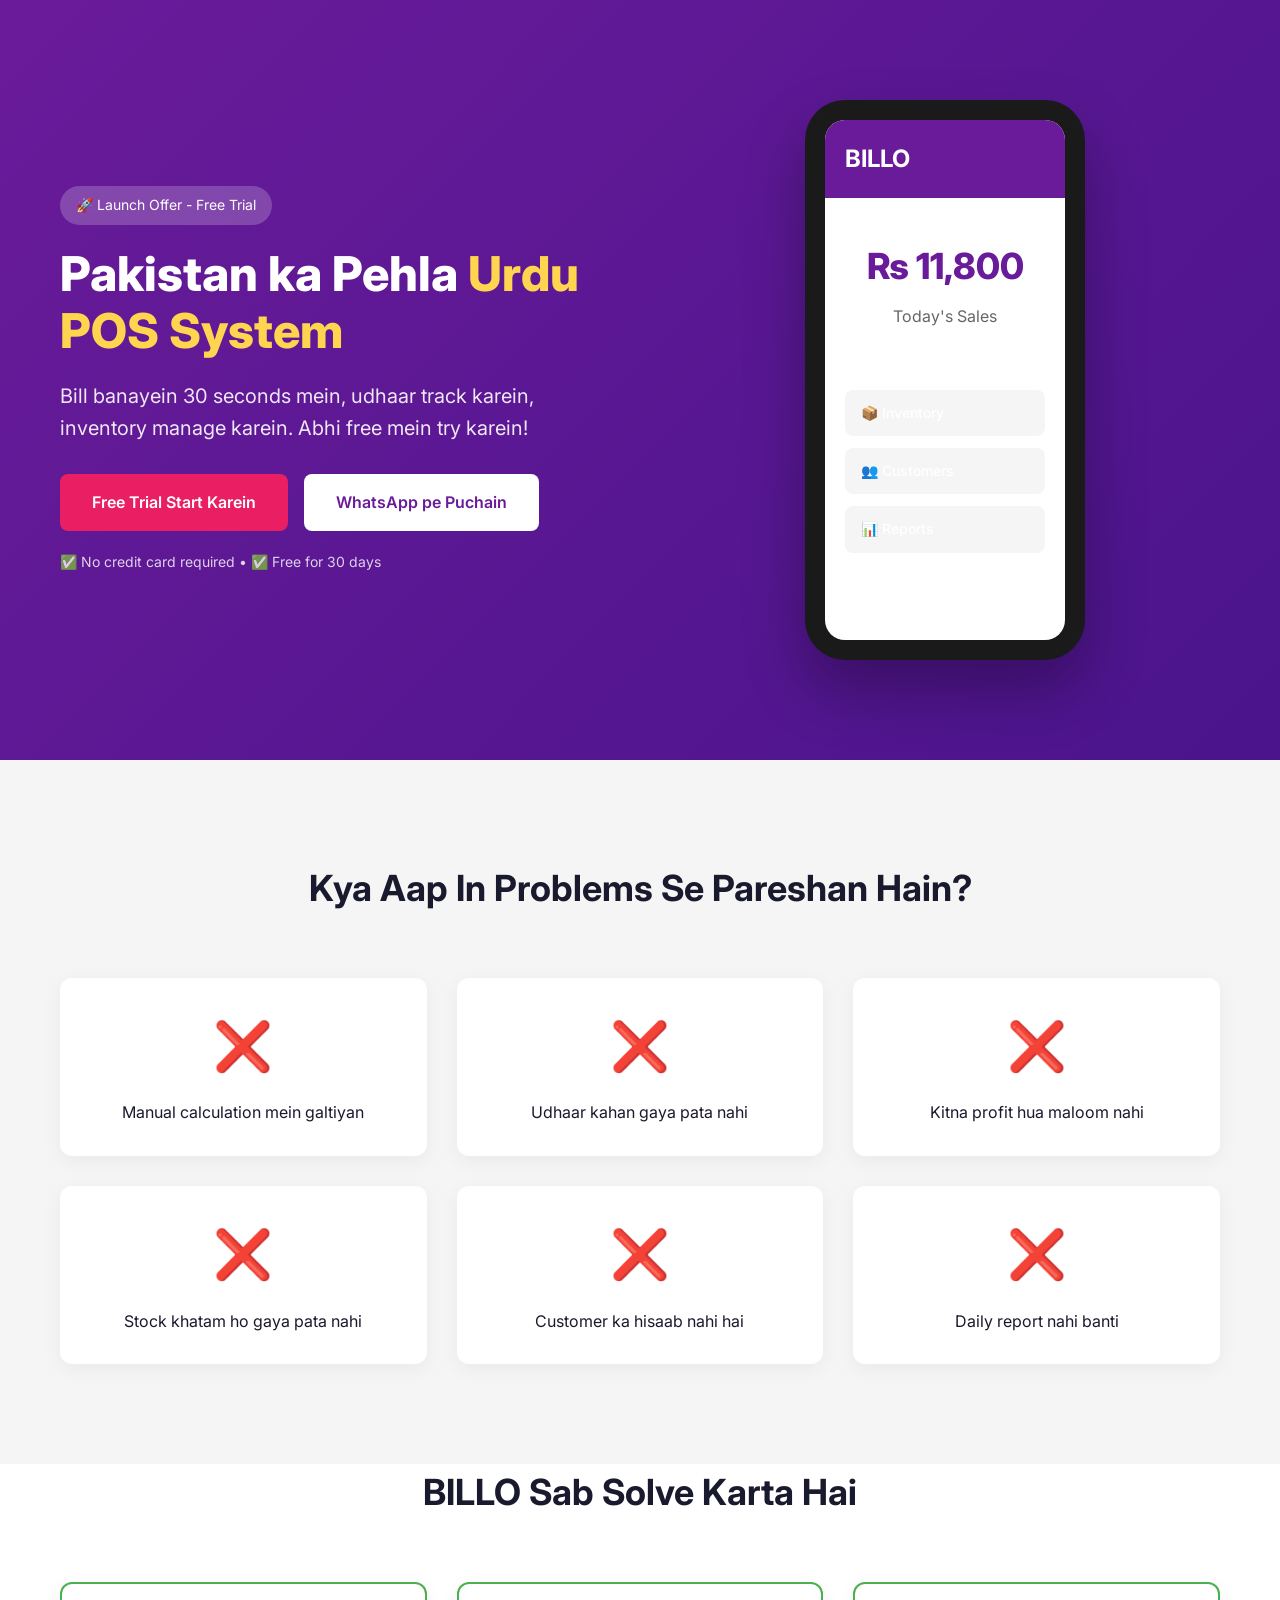
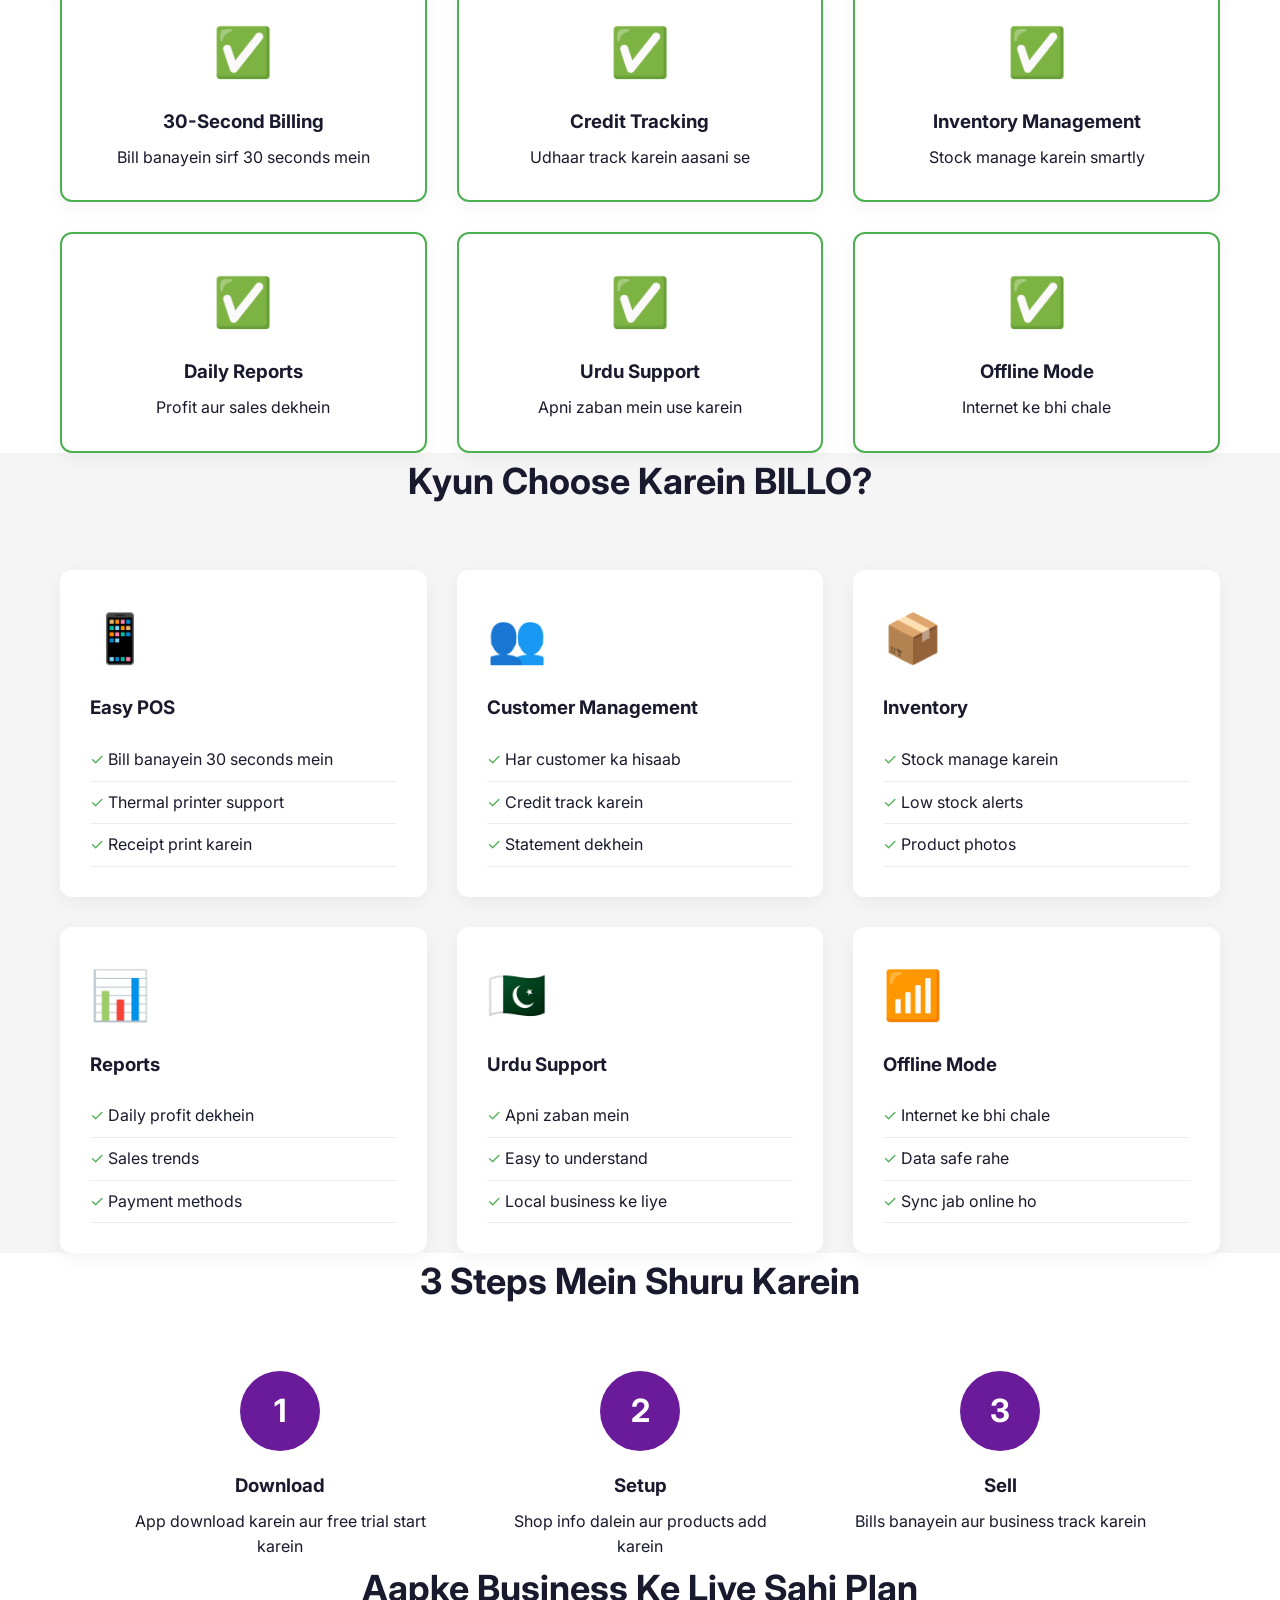
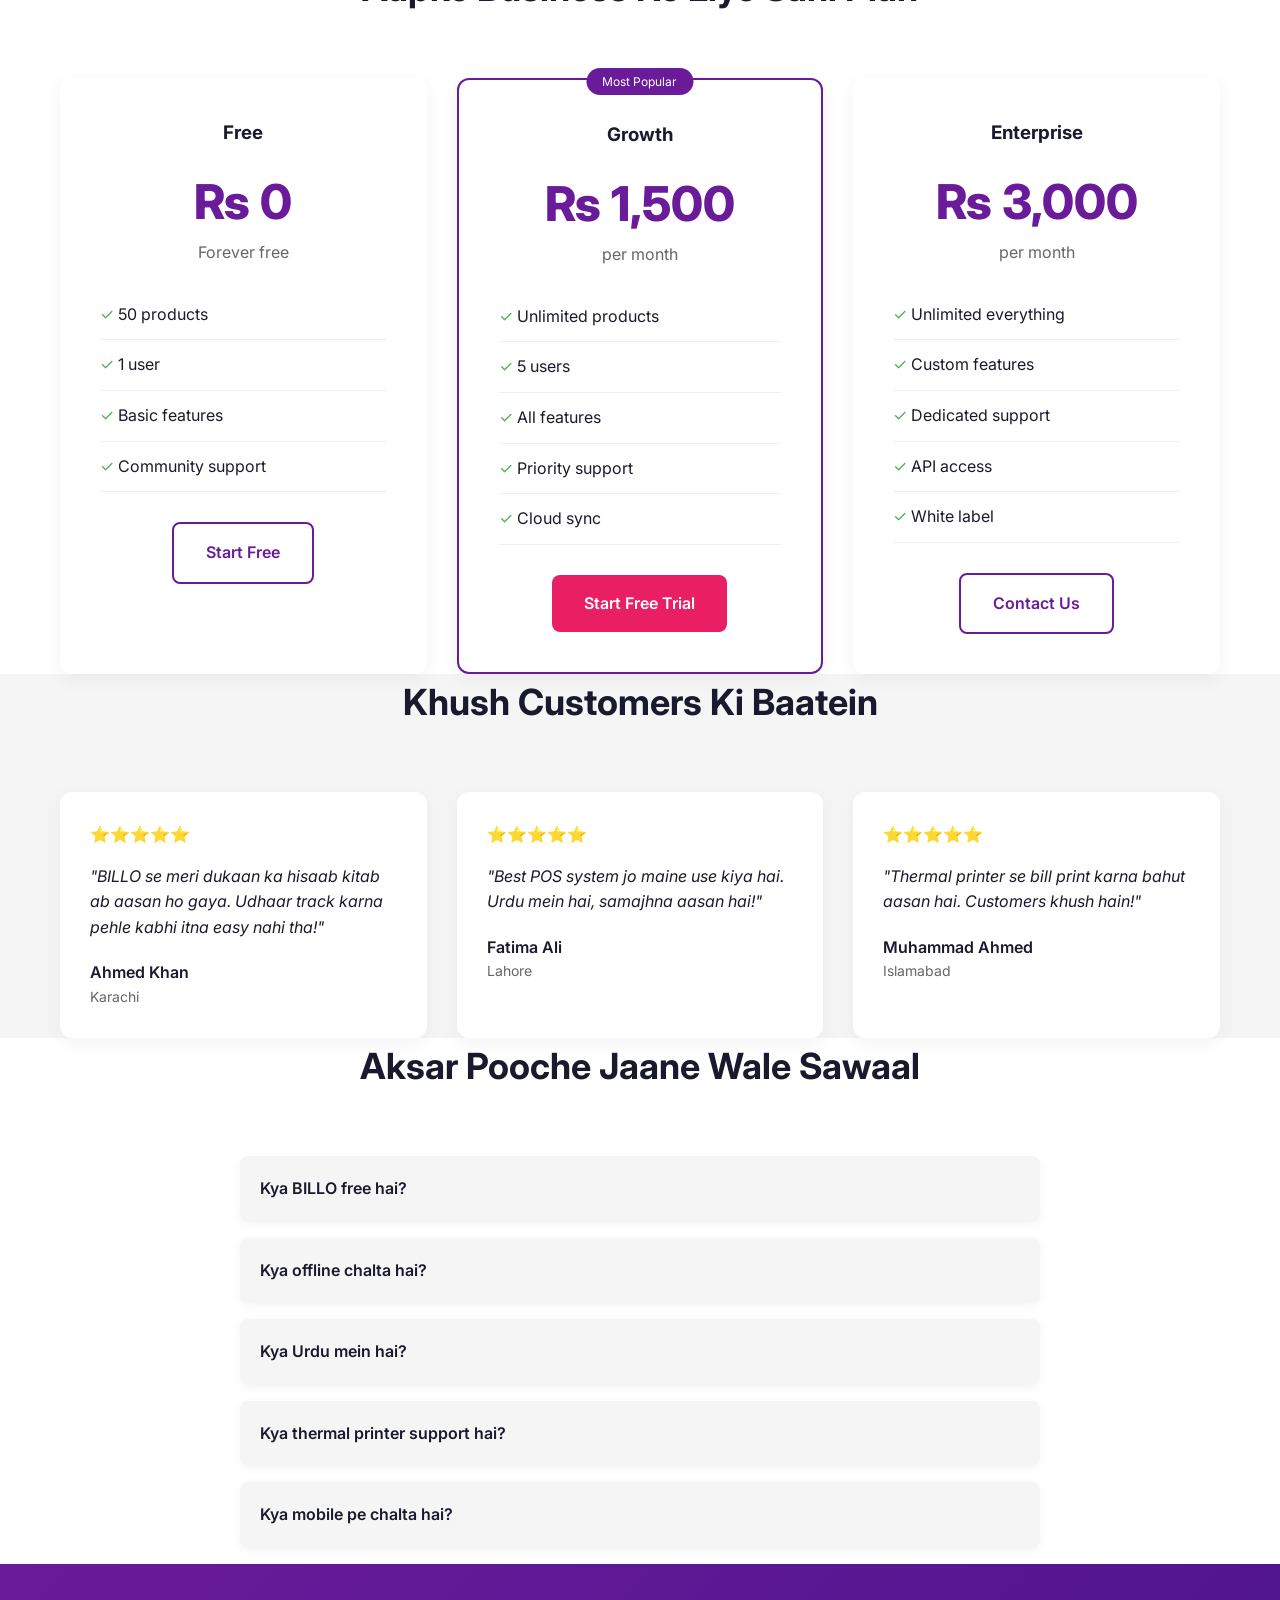
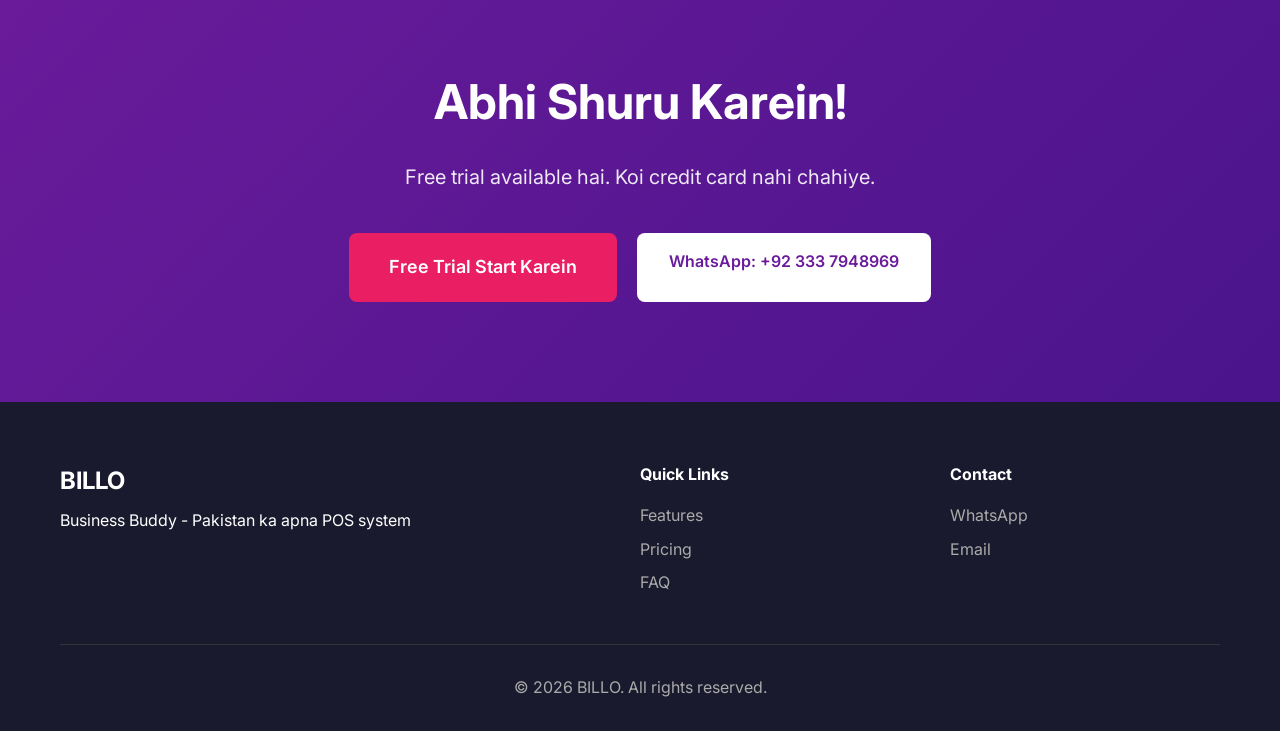
==== index.html @ 09c0edc4 "Initial BILLO website" ====
<!DOCTYPE html>
<html lang="ur" dir="ltr">
<head>
    <meta charset="UTF-8">
    <meta name="viewport" content="width=device-width, initial-scale=1.0">
    <title>BILLO - Business Buddy | Pakistan ka POS System</title>
    <meta name="description" content="Pakistan ka pehla Urdu POS system. Bill banayein 30 seconds mein, udhaar track karein, inventory manage karein.">
    <meta name="keywords" content="POS system Pakistan, Urdu POS, Billing software, Inventory management, Small business software">
    <meta property="og:title" content="BILLO - Business Buddy | Pakistan ka POS System">
    <meta property="og:description" content="Pakistan ka pehla Urdu POS system. Bill banayein 30 seconds mein, udhaar track karein, inventory manage karein.">
    <meta property="og:type" content="website">
    <link rel="stylesheet" href="style.css">
    <link href="https://fonts.googleapis.com/css2?family=Inter:wght@400;500;600;700;800&display=swap" rel="stylesheet">
</head>
<body>
    <!-- Hero Section -->
    <section class="hero">
        <div class="container">
            <div class="hero-content">
                <span class="badge">🚀 Launch Offer - Free Trial</span>
                <h1>Pakistan ka Pehla <span class="highlight">Urdu POS System</span></h1>
                <p class="subtitle">Bill banayein 30 seconds mein, udhaar track karein, inventory manage karein. Abhi free mein try karein!</p>
                <div class="cta-group">
                    <a href="#download" class="btn btn-primary">Free Trial Start Karein</a>
                    <a href="https://wa.me/923337948969?text=Software%20banwane%20ke%20liye%20rabta%20karen" class="btn btn-secondary">WhatsApp pe Puchain</a>
                </div>
                <p class="trust-text">✅ No credit card required • ✅ Free for 30 days</p>
            </div>
            <div class="hero-image">
                <div class="phone-mockup">
                    <div class="screen">
                        <div class="app-header">BILLO</div>
                        <div class="app-stats">
                            <div class="stat">₨ 12,500</div>
                            <div class="stat-label">Today's Sales</div>
                        </div>
                        <div class="app-features">
                            <div class="app-feature">📦 Inventory</div>
                            <div class="app-feature">👥 Customers</div>
                            <div class="app-feature">📊 Reports</div>
                        </div>
                    </div>
                </div>
            </div>
        </div>
    </section>

    <!-- Problem Section -->
    <section class="problem" id="problem">
        <div class="container">
            <h2>Kya Aap In Problems Se Pareshan Hain?</h2>
            <div class="problem-grid">
                <div class="problem-card">
                    <span class="problem-icon">❌</span>
                    <p>Manual calculation mein galtiyan</p>
                </div>
                <div class="problem-card">
                    <span class="problem-icon">❌</span>
                    <p>Udhaar kahan gaya pata nahi</p>
                </div>
                <div class="problem-card">
                    <span class="problem-icon">❌</span>
                    <p>Kitna profit hua maloom nahi</p>
                </div>
                <div class="problem-card">
                    <span class="problem-icon">❌</span>
                    <p>Stock khatam ho gaya pata nahi</p>
                </div>
                <div class="problem-card">
                    <span class="problem-icon">❌</span>
                    <p>Customer ka hisaab nahi hai</p>
                </div>
                <div class="problem-card">
                    <span class="problem-icon">❌</span>
                    <p>Daily report nahi banti</p>
                </div>
            </div>
        </div>
    </section>

    <!-- Solution Section -->
    <section class="solution" id="solution">
        <div class="container">
            <h2>BILLO Sab Solve Karta Hai</h2>
            <div class="solution-grid">
                <div class="solution-card">
                    <span class="solution-icon">✅</span>
                    <h3>30-Second Billing</h3>
                    <p>Bill banayein sirf 30 seconds mein</p>
                </div>
                <div class="solution-card">
                    <span class="solution-icon">✅</span>
                    <h3>Credit Tracking</h3>
                    <p>Udhaar track karein aasani se</p>
                </div>
                <div class="solution-card">
                    <span class="solution-icon">✅</span>
                    <h3>Inventory Management</h3>
                    <p>Stock manage karein smartly</p>
                </div>
                <div class="solution-card">
                    <span class="solution-icon">✅</span>
                    <h3>Daily Reports</h3>
                    <p>Profit aur sales dekhein</p>
                </div>
                <div class="solution-card">
                    <span class="solution-icon">✅</span>
                    <h3>Urdu Support</h3>
                    <p>Apni zaban mein use karein</p>
                </div>
                <div class="solution-card">
                    <span class="solution-icon">✅</span>
                    <h3>Offline Mode</h3>
                    <p>Internet ke bhi chale</p>
                </div>
            </div>
        </div>
    </section>

    <!-- Features Section -->
    <section class="features" id="features">
        <div class="container">
            <h2>Kyun Choose Karein BILLO?</h2>
            <div class="features-grid">
                <div class="feature-card">
                    <div class="feature-icon">📱</div>
                    <h3>Easy POS</h3>
                    <ul>
                        <li>Bill banayein 30 seconds mein</li>
                        <li>Thermal printer support</li>
                        <li>Receipt print karein</li>
                    </ul>
                </div>
                <div class="feature-card">
                    <div class="feature-icon">👥</div>
                    <h3>Customer Management</h3>
                    <ul>
                        <li>Har customer ka hisaab</li>
                        <li>Credit track karein</li>
                        <li>Statement dekhein</li>
                    </ul>
                </div>
                <div class="feature-card">
                    <div class="feature-icon">📦</div>
                    <h3>Inventory</h3>
                    <ul>
                        <li>Stock manage karein</li>
                        <li>Low stock alerts</li>
                        <li>Product photos</li>
                    </ul>
                </div>
                <div class="feature-card">
                    <div class="feature-icon">📊</div>
                    <h3>Reports</h3>
                    <ul>
                        <li>Daily profit dekhein</li>
                        <li>Sales trends</li>
                        <li>Payment methods</li>
                    </ul>
                </div>
                <div class="feature-card">
                    <div class="feature-icon">🇵🇰</div>
                    <h3>Urdu Support</h3>
                    <ul>
                        <li>Apni zaban mein</li>
                        <li>Easy to understand</li>
                        <li>Local business ke liye</li>
                    </ul>
                </div>
                <div class="feature-card">
                    <div class="feature-icon">📶</div>
                    <h3>Offline Mode</h3>
                    <ul>
                        <li>Internet ke bhi chale</li>
                        <li>Data safe rahe</li>
                        <li>Sync jab online ho</li>
                    </ul>
                </div>
            </div>
        </div>
    </section>

    <!-- How It Works -->
    <section class="how-it-works" id="how-it-works">
        <div class="container">
            <h2>3 Steps Mein Shuru Karein</h2>
            <div class="steps">
                <div class="step">
                    <div class="step-number">1</div>
                    <h3>Download</h3>
                    <p>App download karein aur free trial start karein</p>
                </div>
                <div class="step">
                    <div class="step-number">2</div>
                    <h3>Setup</h3>
                    <p>Shop info dalein aur products add karein</p>
                </div>
                <div class="step">
                    <div class="step-number">3</div>
                    <h3>Sell</h3>
                    <p>Bills banayein aur business track karein</p>
                </div>
            </div>
        </div>
    </section>

    <!-- Pricing Section -->
    <section class="pricing" id="pricing">
        <div class="container">
            <h2>Aapke Business Ke Liye Sahi Plan</h2>
            <div class="pricing-grid">
                <div class="pricing-card">
                    <h3>Free</h3>
                    <div class="price">₨ 0</div>
                    <p class="period">Forever free</p>
                    <ul>
                        <li>50 products</li>
                        <li>1 user</li>
                        <li>Basic features</li>
                        <li>Community support</li>
                    </ul>
                    <a href="#download" class="btn btn-outline">Start Free</a>
                </div>
                <div class="pricing-card popular">
                    <span class="popular-badge">Most Popular</span>
                    <h3>Growth</h3>
                    <div class="price">₨ 1,500</div>
                    <p class="period">per month</p>
                    <ul>
                        <li>Unlimited products</li>
                        <li>5 users</li>
                        <li>All features</li>
                        <li>Priority support</li>
                        <li>Cloud sync</li>
                    </ul>
                    <a href="#download" class="btn btn-primary">Start Free Trial</a>
                </div>
                <div class="pricing-card">
                    <h3>Enterprise</h3>
                    <div class="price">₨ 3,000</div>
                    <p class="period">per month</p>
                    <ul>
                        <li>Unlimited everything</li>
                        <li>Custom features</li>
                        <li>Dedicated support</li>
                        <li>API access</li>
                        <li>White label</li>
                    </ul>
                    <a href="https://wa.me/923337948969" class="btn btn-outline">Contact Us</a>
                </div>
            </div>
        </div>
    </section>

    <!-- Testimonials -->
    <section class="testimonials" id="testimonials">
        <div class="container">
            <h2>Khush Customers Ki Baatein</h2>
            <div class="testimonials-grid">
                <div class="testimonial-card">
                    <div class="stars">⭐⭐⭐⭐⭐</div>
                    <p>"BILLO se meri dukaan ka hisaab kitab ab aasan ho gaya. Udhaar track karna pehle kabhi itna easy nahi tha!"</p>
                    <div class="author">
                        <div class="author-name">Ahmed Khan</div>
                        <div class="author-location">Karachi</div>
                    </div>
                </div>
                <div class="testimonial-card">
                    <div class="stars">⭐⭐⭐⭐⭐</div>
                    <p>"Best POS system jo maine use kiya hai. Urdu mein hai, samajhna aasan hai!"</p>
                    <div class="author">
                        <div class="author-name">Fatima Ali</div>
                        <div class="author-location">Lahore</div>
                    </div>
                </div>
                <div class="testimonial-card">
                    <div class="stars">⭐⭐⭐⭐⭐</div>
                    <p>"Thermal printer se bill print karna bahut aasan hai. Customers khush hain!"</p>
                    <div class="author">
                        <div class="author-name">Muhammad Ahmed</div>
                        <div class="author-location">Islamabad</div>
                    </div>
                </div>
            </div>
        </div>
    </section>

    <!-- FAQ Section -->
    <section class="faq" id="faq">
        <div class="container">
            <h2>Aksar Pooche Jaane Wale Sawaal</h2>
            <div class="faq-list">
                <div class="faq-item">
                    <div class="faq-question">Kya BILLO free hai?</div>
                    <div class="faq-answer">Haan, free trial available hai! 30 days ke liye free mein use kar sakte hain.</div>
                </div>
                <div class="faq-item">
                    <div class="faq-question">Kya offline chalta hai?</div>
                    <div class="faq-answer">Haan, internet ke bhi chalta hai. Jab online ho jaye to data sync ho jata hai.</div>
                </div>
                <div class="faq-item">
                    <div class="faq-question">Kya Urdu mein hai?</div>
                    <div class="faq-answer">Haan, poori tarah Urdu mein hai. Pakistani businesses ke liye banaya gaya hai.</div>
                </div>
                <div class="faq-item">
                    <div class="faq-question">Kya thermal printer support hai?</div>
                    <div class="faq-answer">Haan, thermal printer se bill print kar sakte hain.</div>
                </div>
                <div class="faq-item">
                    <div class="faq-question">Kya mobile pe chalta hai?</div>
                    <div class="faq-answer">Haan, Android aur iOS dono pe chalta hai.</div>
                </div>
            </div>
        </div>
    </section>

    <!-- CTA Section -->
    <section class="cta" id="download">
        <div class="container">
            <h2>Abhi Shuru Karein!</h2>
            <p>Free trial available hai. Koi credit card nahi chahiye.</p>
            <div class="cta-buttons">
                <a href="https://wa.me/923337948969?text=Software%20banwane%20ke%20liye%20rabta%20karen" class="btn btn-primary btn-large">Free Trial Start Karein</a>
                <a href="https://wa.me/923337948969" class="btn btn-secondary">WhatsApp: +92 333 7948969</a>
            </div>
        </div>
    </section>

    <!-- Footer -->
    <footer>
        <div class="container">
            <div class="footer-content">
                <div class="footer-brand">
                    <h3>BILLO</h3>
                    <p>Business Buddy - Pakistan ka apna POS system</p>
                </div>
                <div class="footer-links">
                    <h4>Quick Links</h4>
                    <a href="#features">Features</a>
                    <a href="#pricing">Pricing</a>
                    <a href="#faq">FAQ</a>
                </div>
                <div class="footer-contact">
                    <h4>Contact</h4>
                    <a href="https://wa.me/923337948969">WhatsApp</a>
                    <a href="mailto:contact@billo.app">Email</a>
                </div>
            </div>
            <div class="footer-bottom">
                <p>&copy; 2026 BILLO. All rights reserved.</p>
            </div>
        </div>
    </footer>

    <script src="script.js"></script>
</body>
</html>
---- style.css ----
* {
    margin: 0;
    padding: 0;
    box-sizing: border-box;
}

:root {
    --primary: #6A1B9A;
    --primary-dark: #4A148C;
    --secondary: #E91E63;
    --dark: #1A1A2E;
    --light: #F5F5F5;
    --success: #4CAF50;
    --gray: #666;
}

body {
    font-family: 'Inter', sans-serif;
    color: var(--dark);
    line-height: 1.6;
}

.container {
    max-width: 1200px;
    margin: 0 auto;
    padding: 0 20px;
}

/* Hero Section */
.hero {
    background: linear-gradient(135deg, var(--primary) 0%, var(--primary-dark) 100%);
    color: white;
    padding: 100px 0;
}

.hero .container {
    display: flex;
    align-items: center;
    gap: 60px;
}

.hero-content {
    flex: 1;
}

.badge {
    background: rgba(255,255,255,0.2);
    padding: 8px 16px;
    border-radius: 20px;
    font-size: 14px;
    display: inline-block;
    margin-bottom: 20px;
}

.hero h1 {
    font-size: 48px;
    font-weight: 800;
    margin-bottom: 20px;
    line-height: 1.2;
}

.highlight {
    color: #FFD54F;
}

.subtitle {
    font-size: 20px;
    margin-bottom: 30px;
    opacity: 0.9;
}

.cta-group {
    display: flex;
    gap: 16px;
    margin-bottom: 20px;
}

.btn {
    padding: 16px 32px;
    border-radius: 8px;
    font-weight: 600;
    text-decoration: none;
    display: inline-block;
    transition: transform 0.2s, box-shadow 0.2s;
}

.btn:hover {
    transform: translateY(-2px);
    box-shadow: 0 10px 30px rgba(0,0,0,0.2);
}

.btn-primary {
    background: var(--secondary);
    color: white;
}

.btn-secondary {
    background: white;
    color: var(--primary);
}

.btn-outline {
    border: 2px solid var(--primary);
    color: var(--primary);
    background: transparent;
}

.btn-large {
    padding: 20px 40px;
    font-size: 18px;
}

.trust-text {
    font-size: 14px;
    opacity: 0.8;
}

.hero-image {
    flex: 1;
    display: flex;
    justify-content: center;
}

.phone-mockup {
    width: 280px;
    height: 560px;
    background: #1a1a1a;
    border-radius: 40px;
    padding: 20px;
    box-shadow: 0 30px 60px rgba(0,0,0,0.3);
}

.screen {
    background: white;
    height: 100%;
    border-radius: 20px;
    overflow: hidden;
}

.app-header {
    background: var(--primary);
    color: white;
    padding: 20px;
    font-size: 24px;
    font-weight: bold;
}

.app-stats {
    padding: 40px 20px;
    text-align: center;
}

.stat {
    font-size: 36px;
    font-weight: 800;
    color: var(--primary);
}

.stat-label {
    color: var(--gray);
    margin-top: 8px;
}

.app-features {
    display: flex;
    flex-direction: column;
    gap: 12px;
    padding: 20px;
}

.app-feature {
    background: var(--light);
    padding: 12px 16px;
    border-radius: 8px;
    font-size: 14px;
    font-weight: 500;
}

/* Problem Section */
.problem {
    padding: 100px 0;
    background: var(--light);
}

.problem h2, .solution h2, .features h2, .how-it-works h2, .pricing h2, .testimonials h2, .faq h2 {
    text-align: center;
    font-size: 36px;
    margin-bottom: 60px;
}

.problem-grid {
    display: grid;
    grid-template-columns: repeat(3, 1fr);
    gap: 30px;
}

.problem-card {
    background: white;
    padding: 30px;
    border-radius: 12px;
    text-align: center;
    box-shadow: 0 5px 20px rgba(0,0,0,0.05);
}

.problem-icon {
    font-size: 48px;
    display: block;
    margin-bottom: 16px;
}

/* Solution Section */
.solution-grid {
    display: grid;
    grid-template-columns: repeat(3, 1fr);
    gap: 30px;
}

.solution-card {
    background: white;
    padding: 30px;
    border-radius: 12px;
    text-align: center;
    box-shadow: 0 5px 20px rgba(0,0,0,0.05);
    border: 2px solid var(--success);
}

.solution-icon {
    font-size: 48px;
    display: block;
    margin-bottom: 16px;
}

.solution-card h3 {
    margin-bottom: 8px;
}

/* Features Section */
.features {
    background: var(--light);
}

.features-grid {
    display: grid;
    grid-template-columns: repeat(3, 1fr);
    gap: 30px;
}

.feature-card {
    background: white;
    padding: 30px;
    border-radius: 12px;
    box-shadow: 0 5px 20px rgba(0,0,0,0.05);
}

.feature-icon {
    font-size: 48px;
    margin-bottom: 16px;
}

.feature-card h3 {
    margin-bottom: 16px;
}

.feature-card ul {
    list-style: none;
}

.feature-card li {
    padding: 8px 0;
    border-bottom: 1px solid #eee;
}

.feature-card li:before {
    content: "✓ ";
    color: var(--success);
}

/* How It Works */
.steps {
    display: flex;
    justify-content: center;
    gap: 60px;
}

.step {
    text-align: center;
    flex: 1;
    max-width: 300px;
}

.step-number {
    width: 80px;
    height: 80px;
    background: var(--primary);
    color: white;
    border-radius: 50%;
    display: flex;
    align-items: center;
    justify-content: center;
    font-size: 32px;
    font-weight: bold;
    margin: 0 auto 20px;
}

.step h3 {
    margin-bottom: 8px;
}

/* Pricing */
.pricing-grid {
    display: grid;
    grid-template-columns: repeat(3, 1fr);
    gap: 30px;
}

.pricing-card {
    background: white;
    padding: 40px;
    border-radius: 12px;
    text-align: center;
    box-shadow: 0 5px 20px rgba(0,0,0,0.05);
    position: relative;
}

.pricing-card.popular {
    border: 2px solid var(--primary);
    transform: scale(1.05);
}

.popular-badge {
    position: absolute;
    top: -12px;
    left: 50%;
    transform: translateX(-50%);
    background: var(--primary);
    color: white;
    padding: 4px 16px;
    border-radius: 20px;
    font-size: 12px;
}

.pricing-card h3 {
    margin-bottom: 16px;
}

.price {
    font-size: 48px;
    font-weight: 800;
    color: var(--primary);
}

.period {
    color: var(--gray);
    margin-bottom: 24px;
}

.pricing-card ul {
    list-style: none;
    margin-bottom: 30px;
    text-align: left;
}

.pricing-card li {
    padding: 12px 0;
    border-bottom: 1px solid #eee;
}

.pricing-card li:before {
    content: "✓ ";
    color: var(--success);
}

/* Testimonials */
.testimonials {
    background: var(--light);
}

.testimonials-grid {
    display: grid;
    grid-template-columns: repeat(3, 1fr);
    gap: 30px;
}

.testimonial-card {
    background: white;
    padding: 30px;
    border-radius: 12px;
    box-shadow: 0 5px 20px rgba(0,0,0,0.05);
}

.stars {
    margin-bottom: 16px;
}

.testimonial-card p {
    font-style: italic;
    margin-bottom: 20px;
}

.author-name {
    font-weight: 600;
}

.author-location {
    color: var(--gray);
    font-size: 14px;
}

/* FAQ */
.faq-list {
    max-width: 800px;
    margin: 0 auto;
}

.faq-item {
    background: white;
    margin-bottom: 16px;
    border-radius: 8px;
    overflow: hidden;
    box-shadow: 0 2px 10px rgba(0,0,0,0.05);
}

.faq-question {
    padding: 20px;
    font-weight: 600;
    cursor: pointer;
    background: var(--light);
}

.faq-answer {
    padding: 0 20px;
    max-height: 0;
    overflow: hidden;
    transition: max-height 0.3s, padding 0.3s;
}

.faq-item.active .faq-answer {
    max-height: 200px;
    padding: 20px;
}

/* CTA Section */
.cta {
    background: linear-gradient(135deg, var(--primary) 0%, var(--primary-dark) 100%);
    color: white;
    padding: 100px 0;
    text-align: center;
}

.cta h2 {
    font-size: 48px;
    margin-bottom: 20px;
}

.cta p {
    font-size: 20px;
    margin-bottom: 40px;
    opacity: 0.9;
}

.cta-buttons {
    display: flex;
    justify-content: center;
    gap: 20px;
}

/* Footer */
footer {
    background: var(--dark);
    color: white;
    padding: 60px 0 30px;
}

.footer-content {
    display: grid;
    grid-template-columns: 2fr 1fr 1fr;
    gap: 40px;
    margin-bottom: 40px;
}

.footer-brand h3 {
    font-size: 24px;
    margin-bottom: 8px;
}

.footer-links h4, .footer-contact h4 {
    margin-bottom: 16px;
}

.footer-links a, .footer-contact a {
    display: block;
    color: #aaa;
    text-decoration: none;
    margin-bottom: 8px;
}

.footer-links a:hover, .footer-contact a:hover {
    color: white;
}

.footer-bottom {
    text-align: center;
    padding-top: 30px;
    border-top: 1px solid #333;
    color: #aaa;
}

/* Mobile Responsive */
@media (max-width: 768px) {
    .hero .container {
        flex-direction: column;
        text-align: center;
    }

    .cta-group {
        flex-direction: column;
    }

    .problem-grid, .solution-grid, .features-grid, .pricing-grid, .testimonials-grid {
        grid-template-columns: 1fr;
    }

    .steps {
        flex-direction: column;
        align-items: center;
    }

    .pricing-card.popular {
        transform: scale(1);
    }

    .footer-content {
        grid-template-columns: 1fr;
    }

    .cta-buttons {
        flex-direction: column;
    }
}
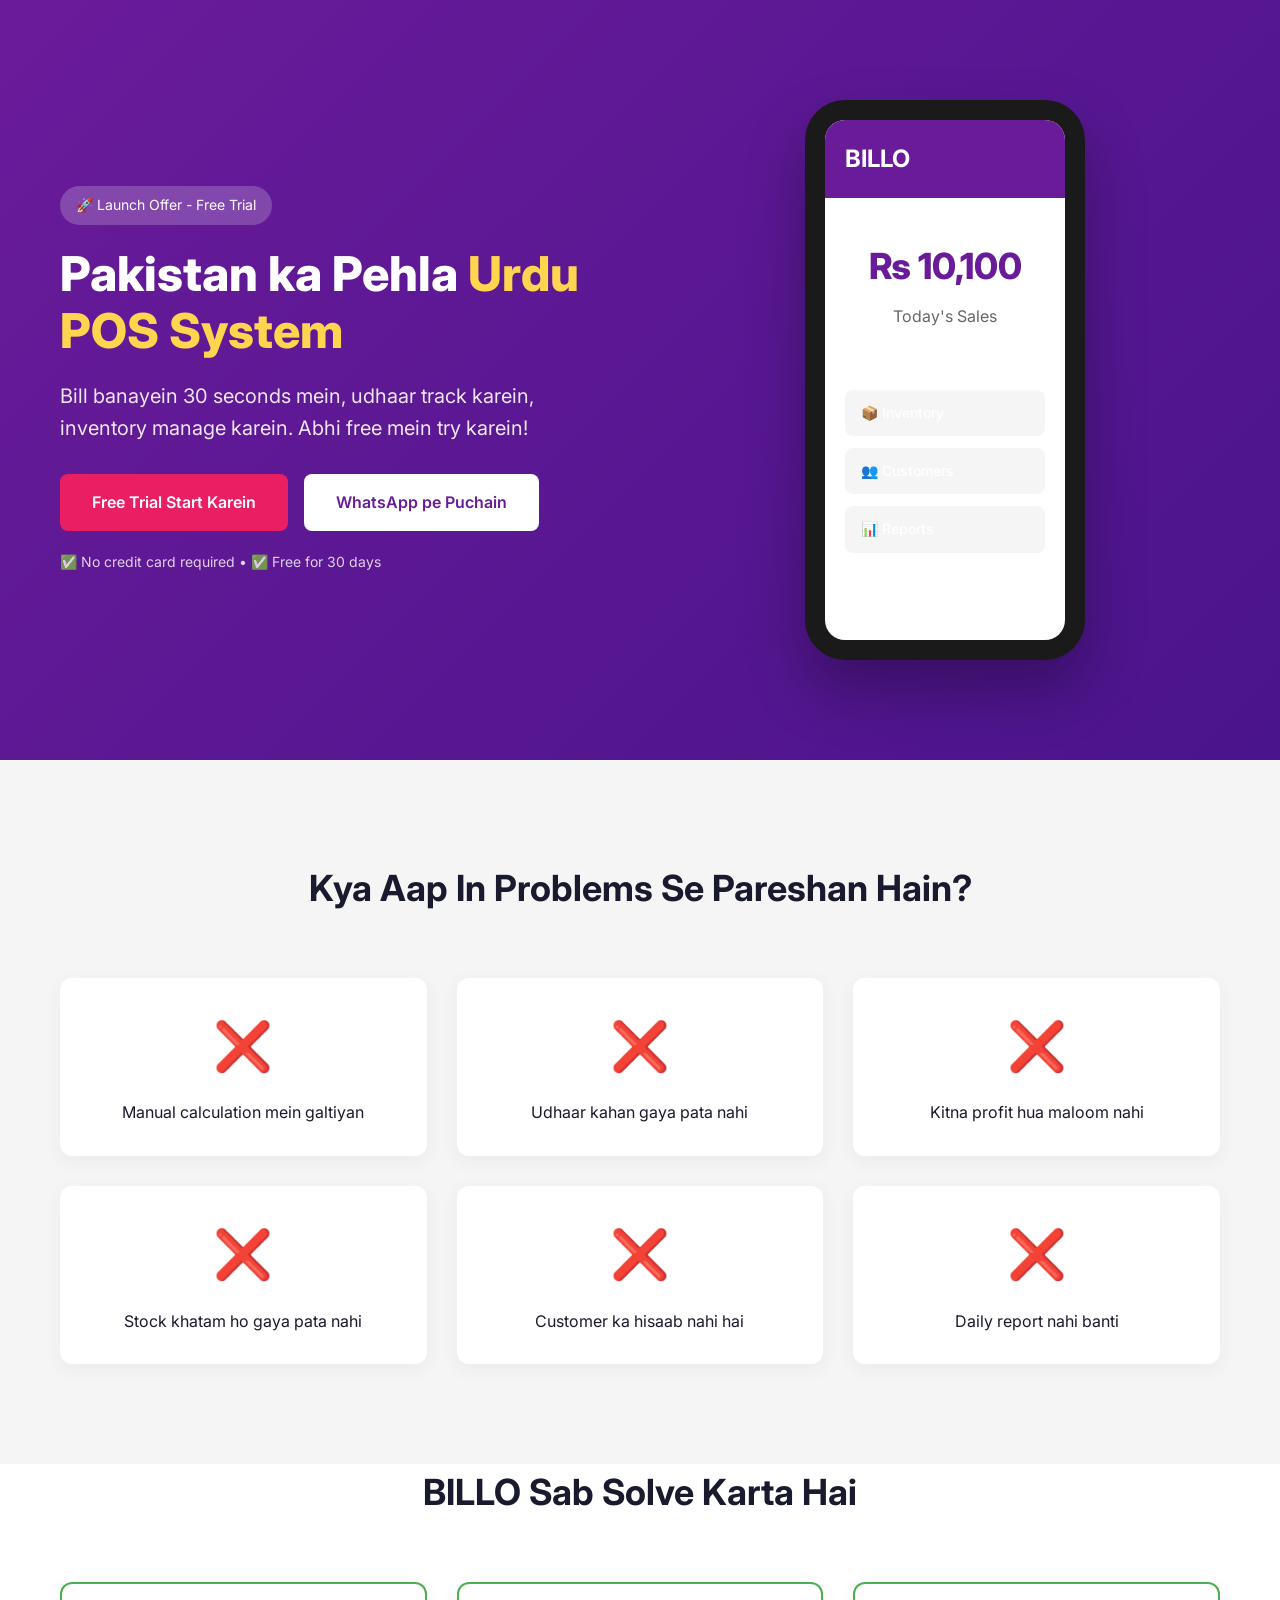
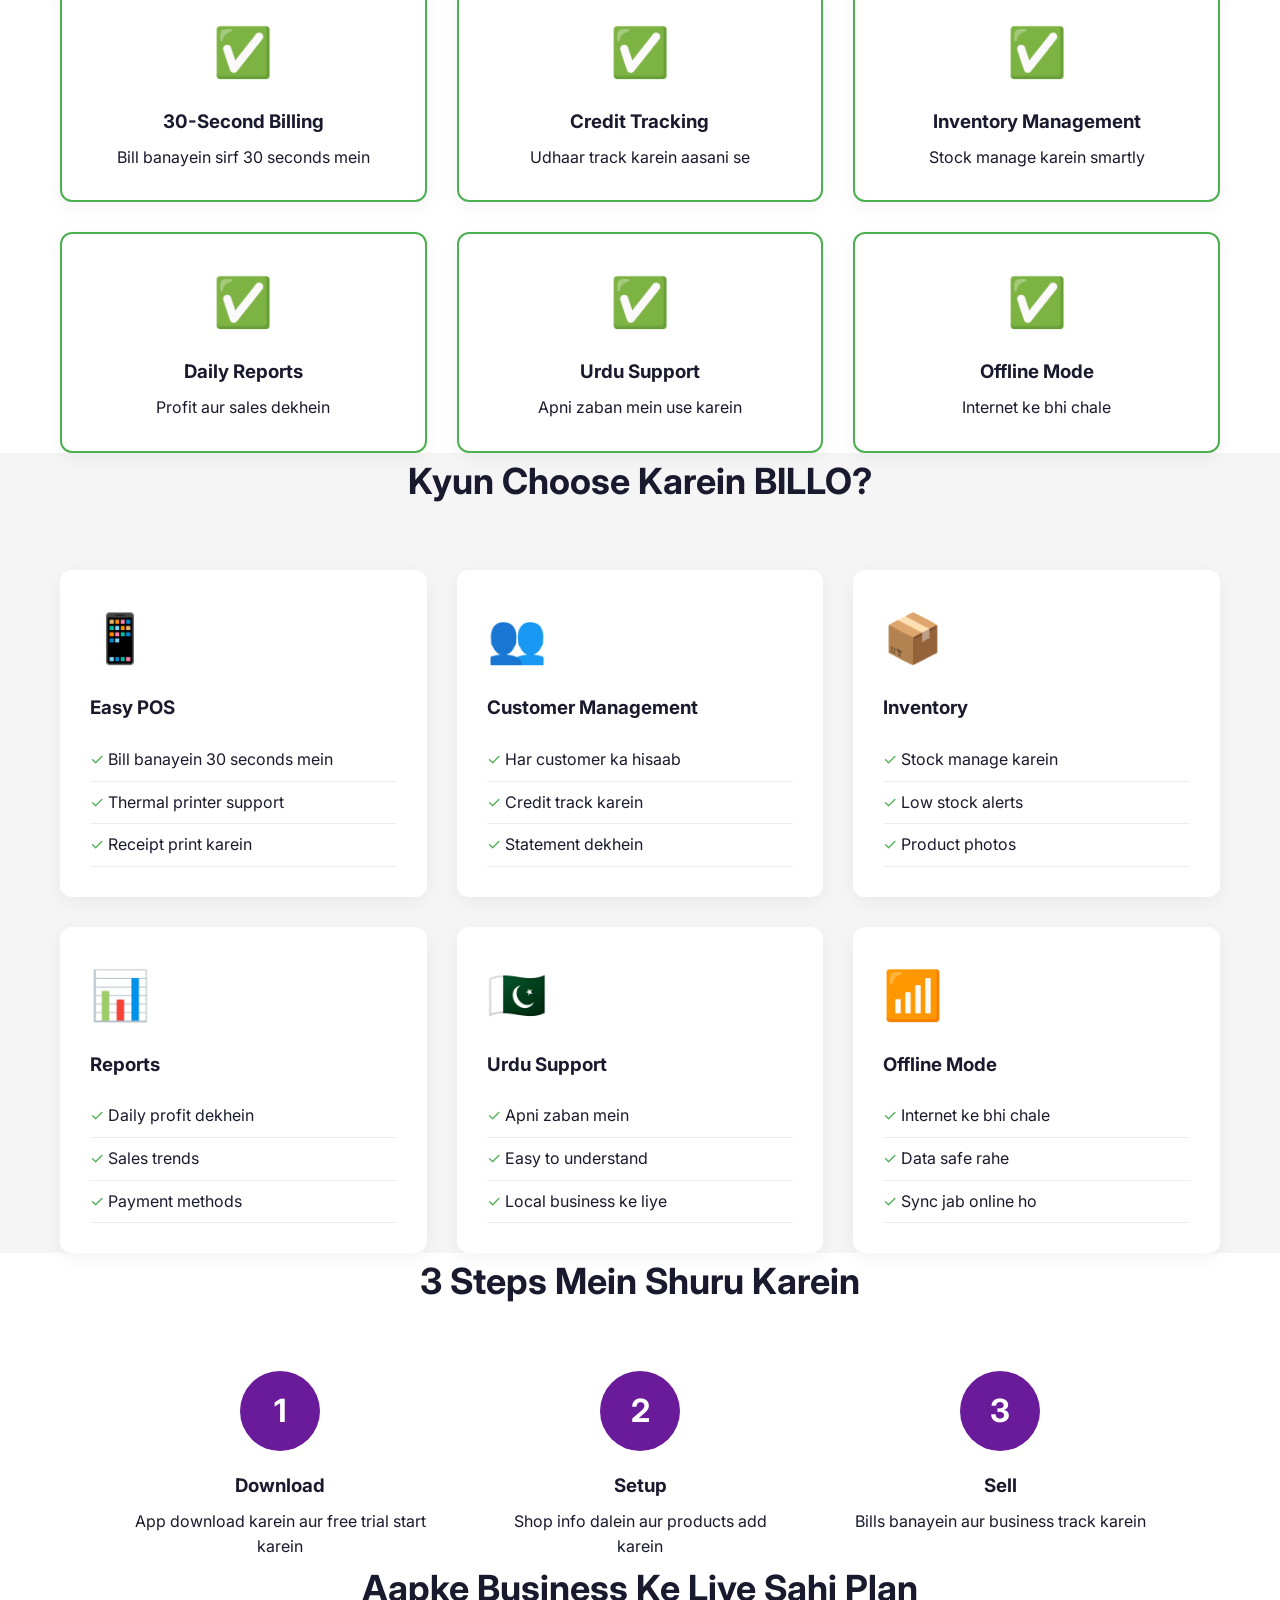
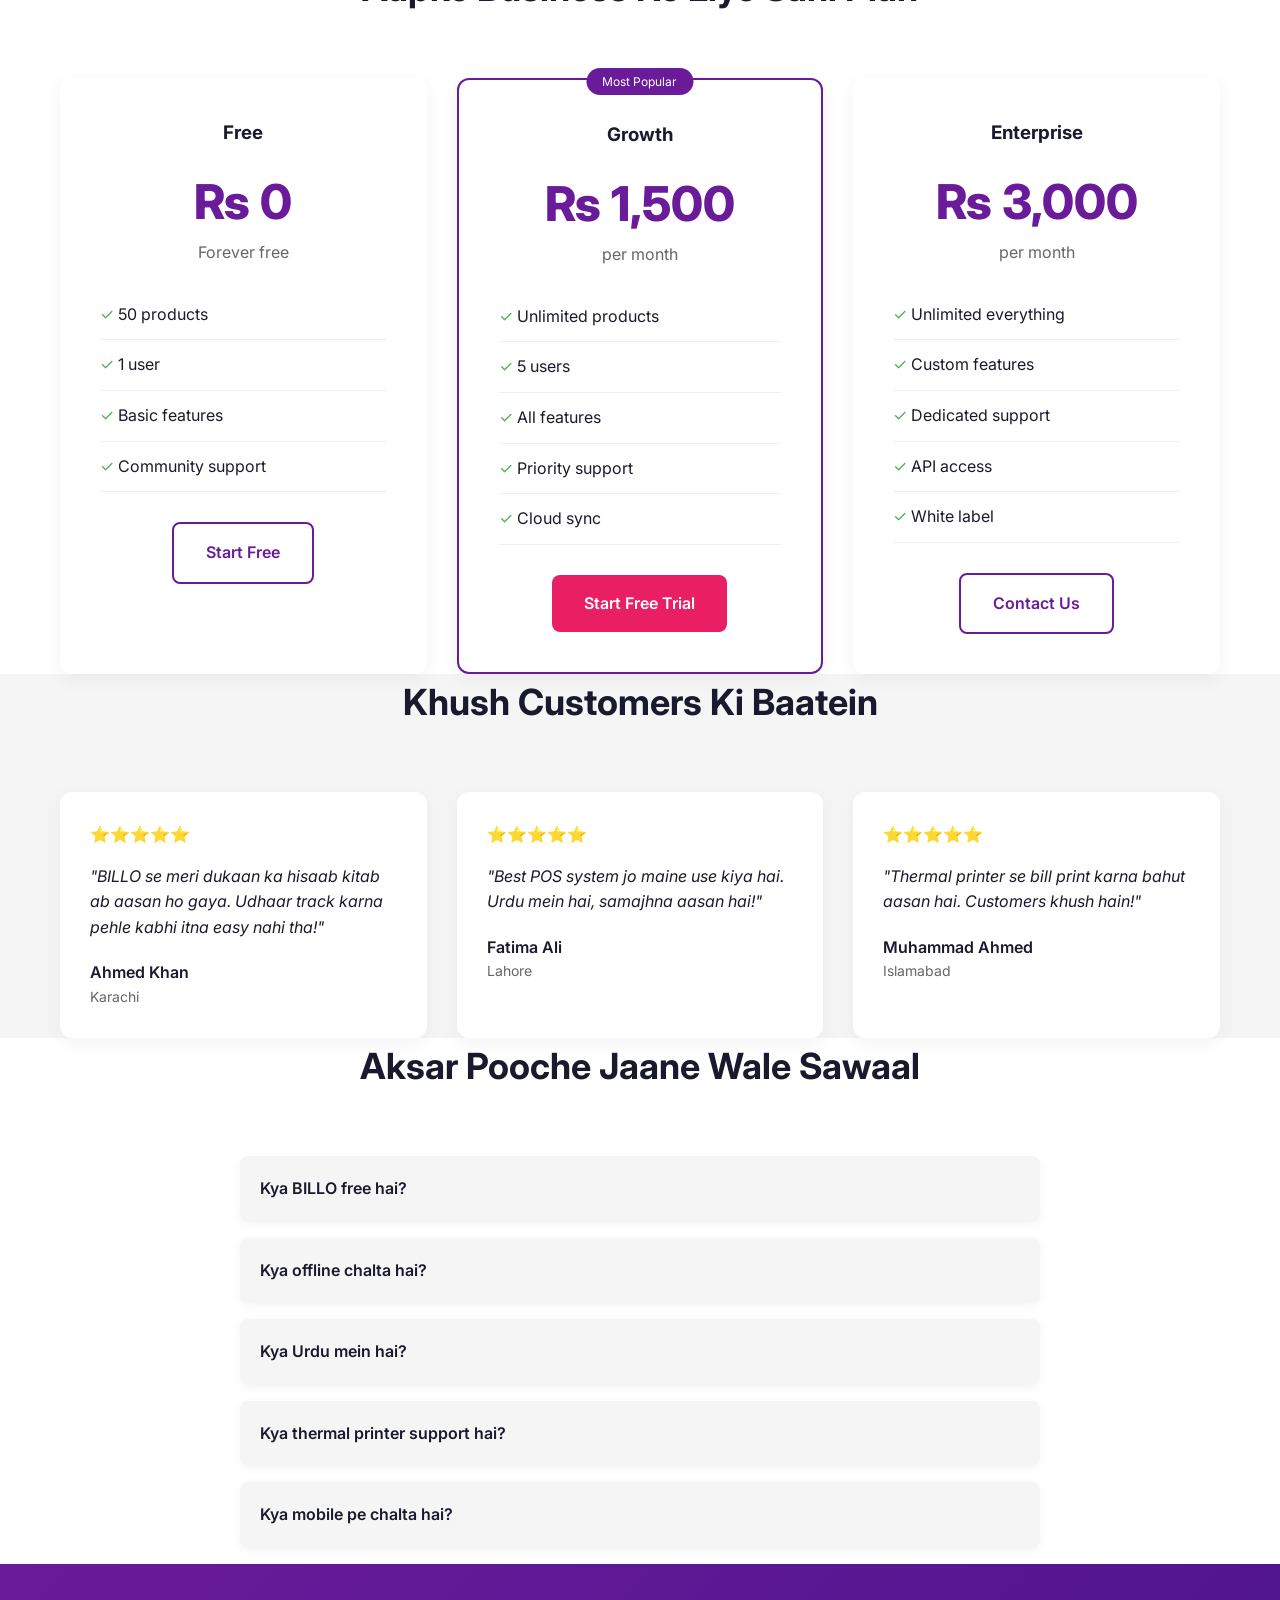
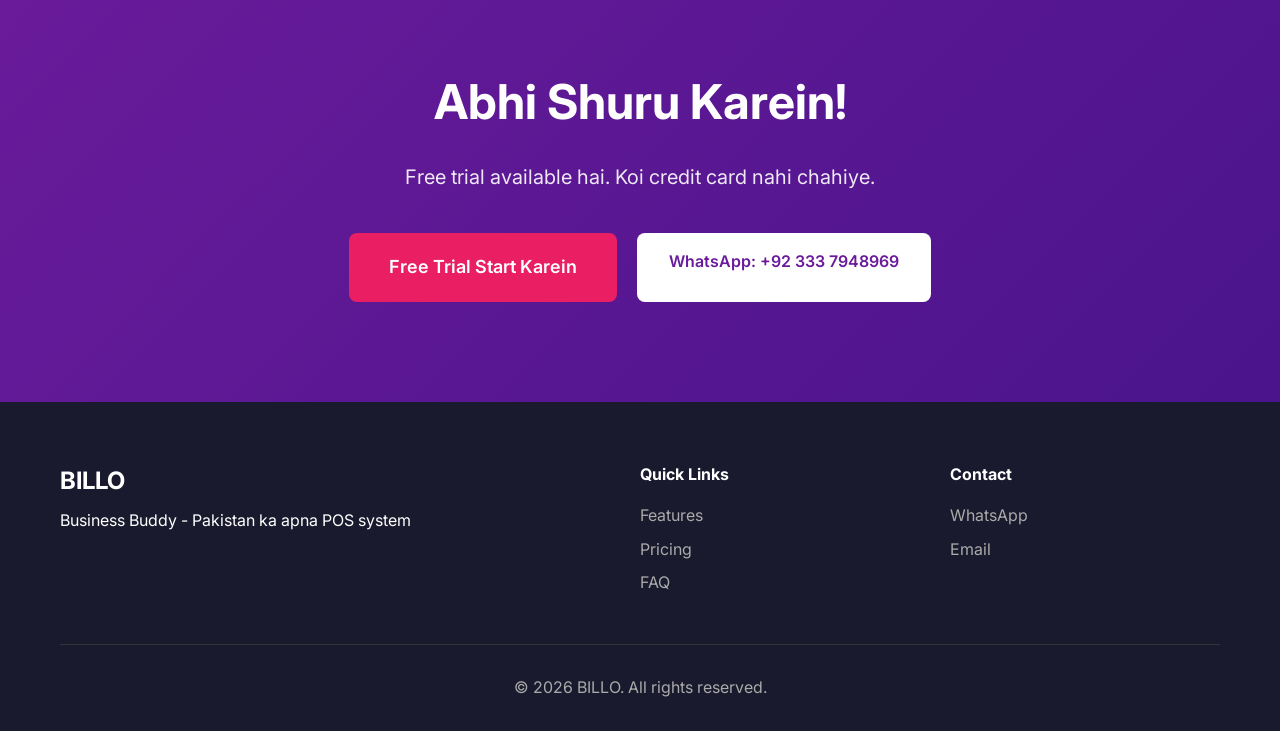
==== commit 10fbc60f: "SEO: Add meta tags, structured data, sitemap, robots.txt, favicon, OG image" ====
--- a/index.html
+++ b/index.html
@@ -9,6 +9,53 @@
     <meta property="og:title" content="BILLO - Business Buddy | Pakistan ka POS System">
     <meta property="og:description" content="Pakistan ka pehla Urdu POS system. Bill banayein 30 seconds mein, udhaar track karein, inventory manage karein.">
     <meta property="og:type" content="website">
+    <meta property="og:url" content="https://billoapp.pages.dev">
+    <meta property="og:image" content="https://billoapp.pages.dev/og-image.svg">
+    <meta property="og:site_name" content="BILLO - Business Buddy">
+    <meta property="og:locale" content="en_PK">
+
+    <!-- Twitter Cards -->
+    <meta name="twitter:card" content="summary_large_image">
+    <meta name="twitter:title" content="BILLO - Business Buddy | Pakistan ka POS System">
+    <meta name="twitter:description" content="Pakistan ka pehla Urdu POS system. Bill banayein 30 seconds mein, udhaar track karein, inventory manage karein.">
+    <meta name="twitter:image" content="https://billoapp.pages.dev/og-image.svg">
+
+    <!-- Canonical URL -->
+    <link rel="canonical" href="https://billoapp.pages.dev">
+
+    <!-- Robots & Author -->
+    <meta name="robots" content="index, follow">
+    <meta name="author" content="BILLO">
+
+    <!-- Favicon -->
+    <link rel="icon" type="image/svg+xml" href="favicon.svg">
+    <link rel="apple-touch-icon" href="favicon.svg">
+
+    <!-- Structured Data (JSON-LD) -->
+    <script type="application/ld+json">
+    {
+        "@context": "https://schema.org",
+        "@type": "SoftwareApplication",
+        "name": "BILLO - Business Buddy",
+        "operatingSystem": "Android, iOS",
+        "applicationCategory": "BusinessApplication",
+        "description": "Pakistan ka pehla Urdu POS system. Bill banayein 30 seconds mein, udhaar track karein, inventory manage karein.",
+        "url": "https://billoapp.pages.dev",
+        "screenshot": "https://billoapp.pages.dev/og-image.svg",
+        "offers": {
+            "@type": "Offer",
+            "price": "0",
+            "priceCurrency": "PKR",
+            "availability": "https://schema.org/InStock"
+        },
+        "aggregateRating": {
+            "@type": "AggregateRating",
+            "ratingValue": "4.8",
+            "ratingCount": "50"
+        }
+    }
+    </script>
+
     <link rel="stylesheet" href="style.css">
     <link href="https://fonts.googleapis.com/css2?family=Inter:wght@400;500;600;700;800&display=swap" rel="stylesheet">
 </head>
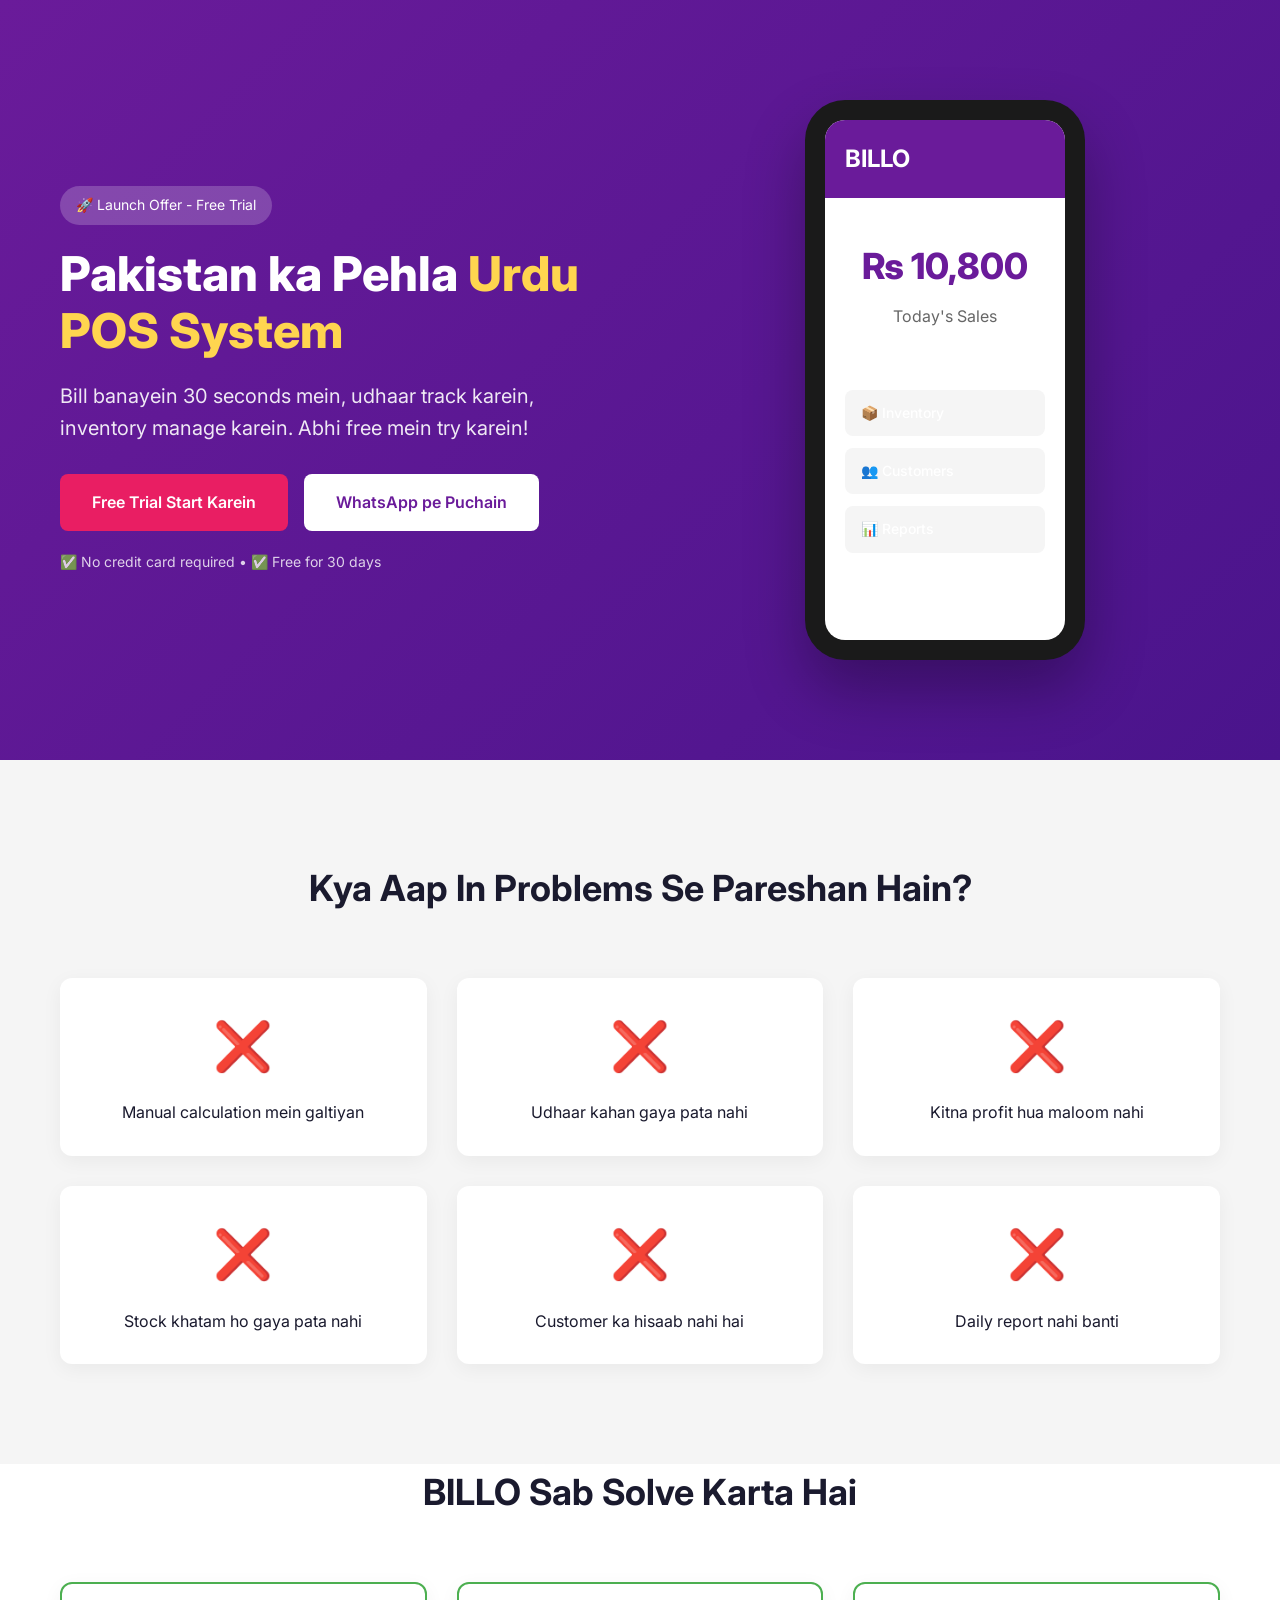
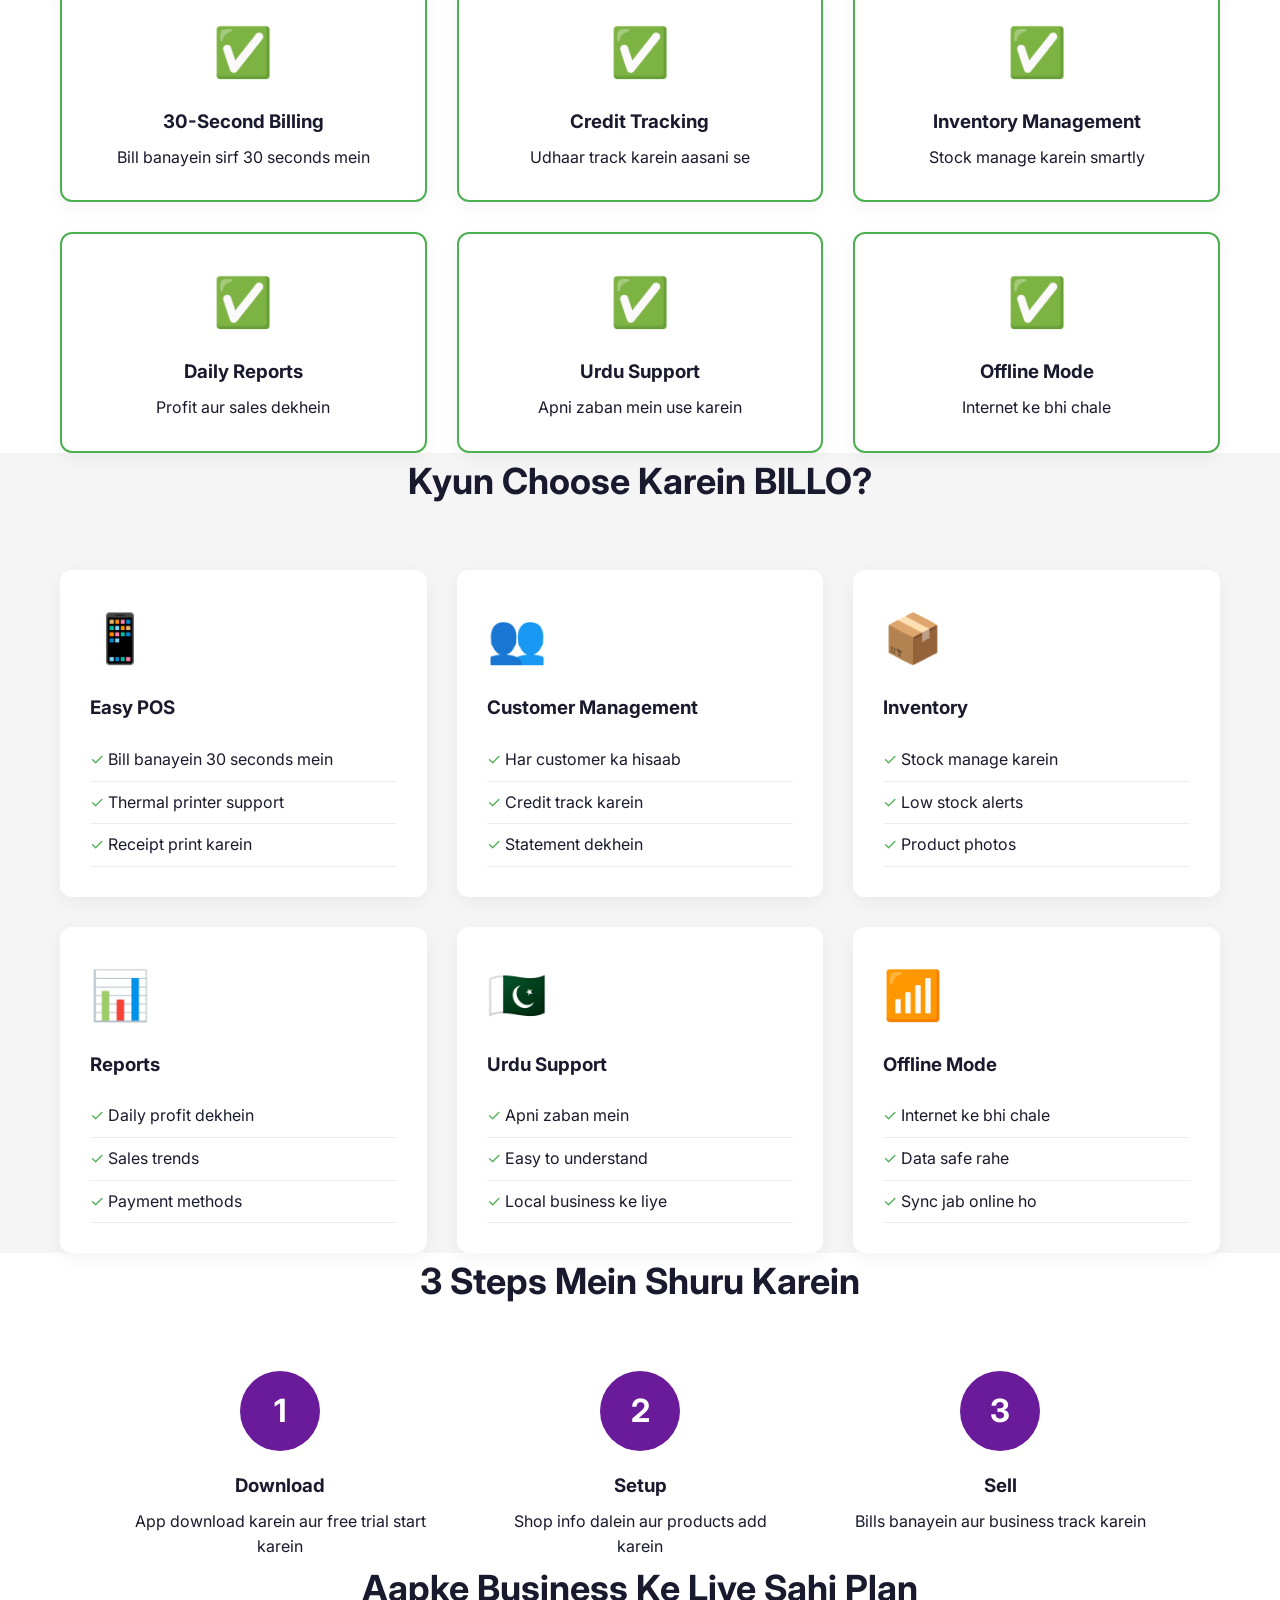
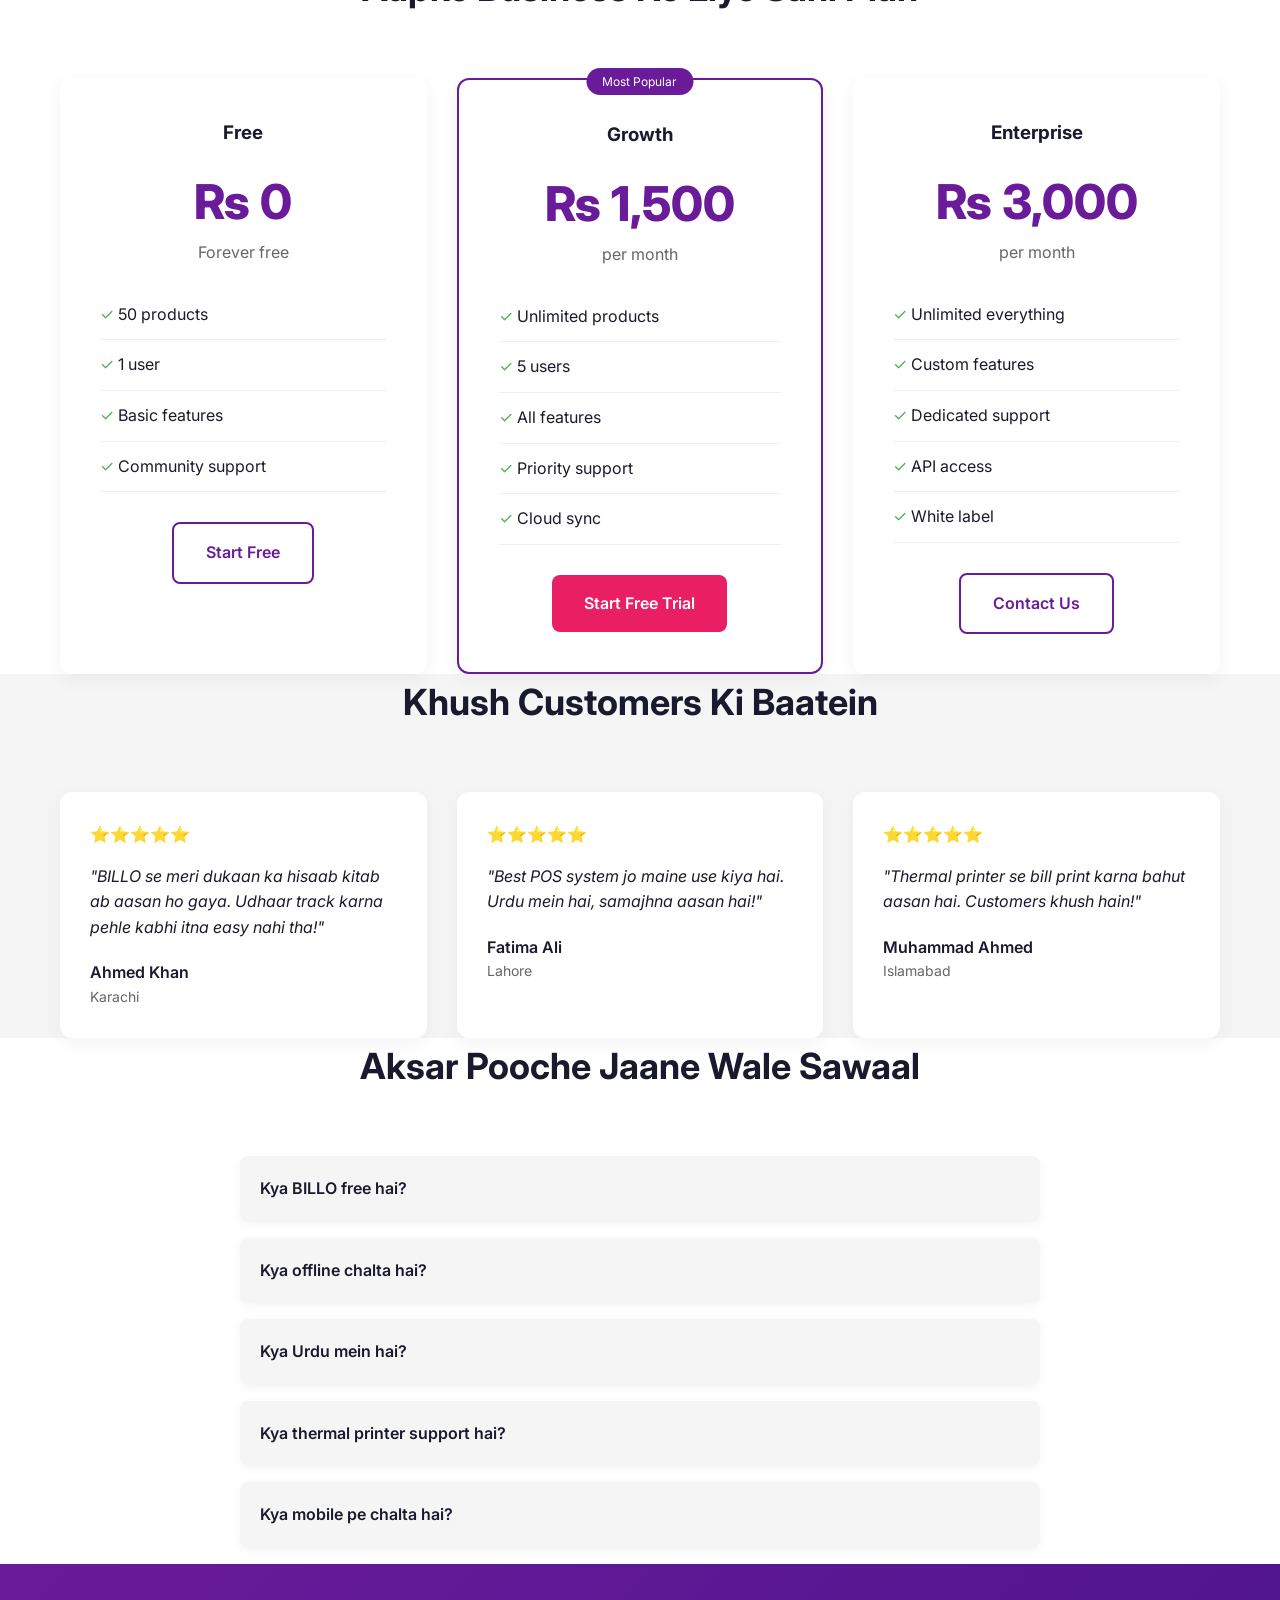
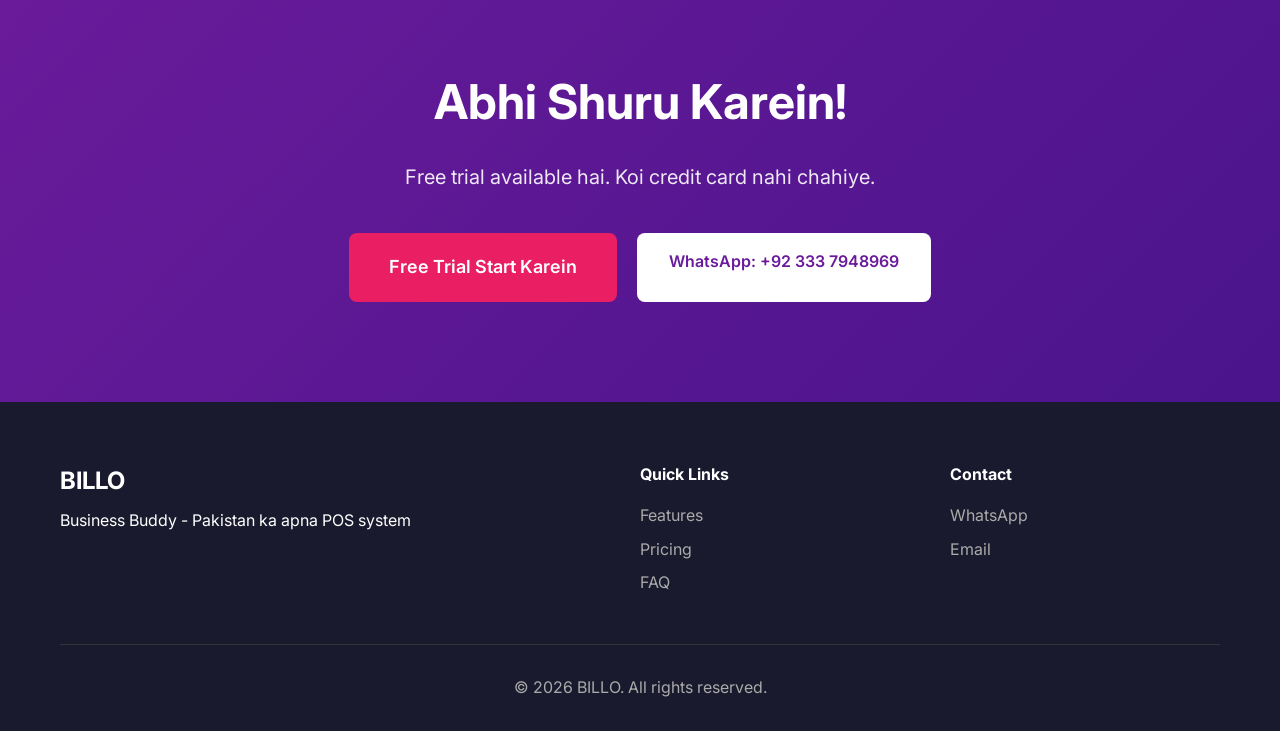
==== commit ac4d0a66: "Add Google Search Console verification meta tag" ====
--- a/index.html
+++ b/index.html
@@ -2,6 +2,7 @@
 <html lang="ur" dir="ltr">
 <head>
     <meta charset="UTF-8">
+    <meta name="google-site-verification" content="google122e0c6a0cba8ad0">
     <meta name="viewport" content="width=device-width, initial-scale=1.0">
     <title>BILLO - Business Buddy | Pakistan ka POS System</title>
     <meta name="description" content="Pakistan ka pehla Urdu POS system. Bill banayein 30 seconds mein, udhaar track karein, inventory manage karein.">
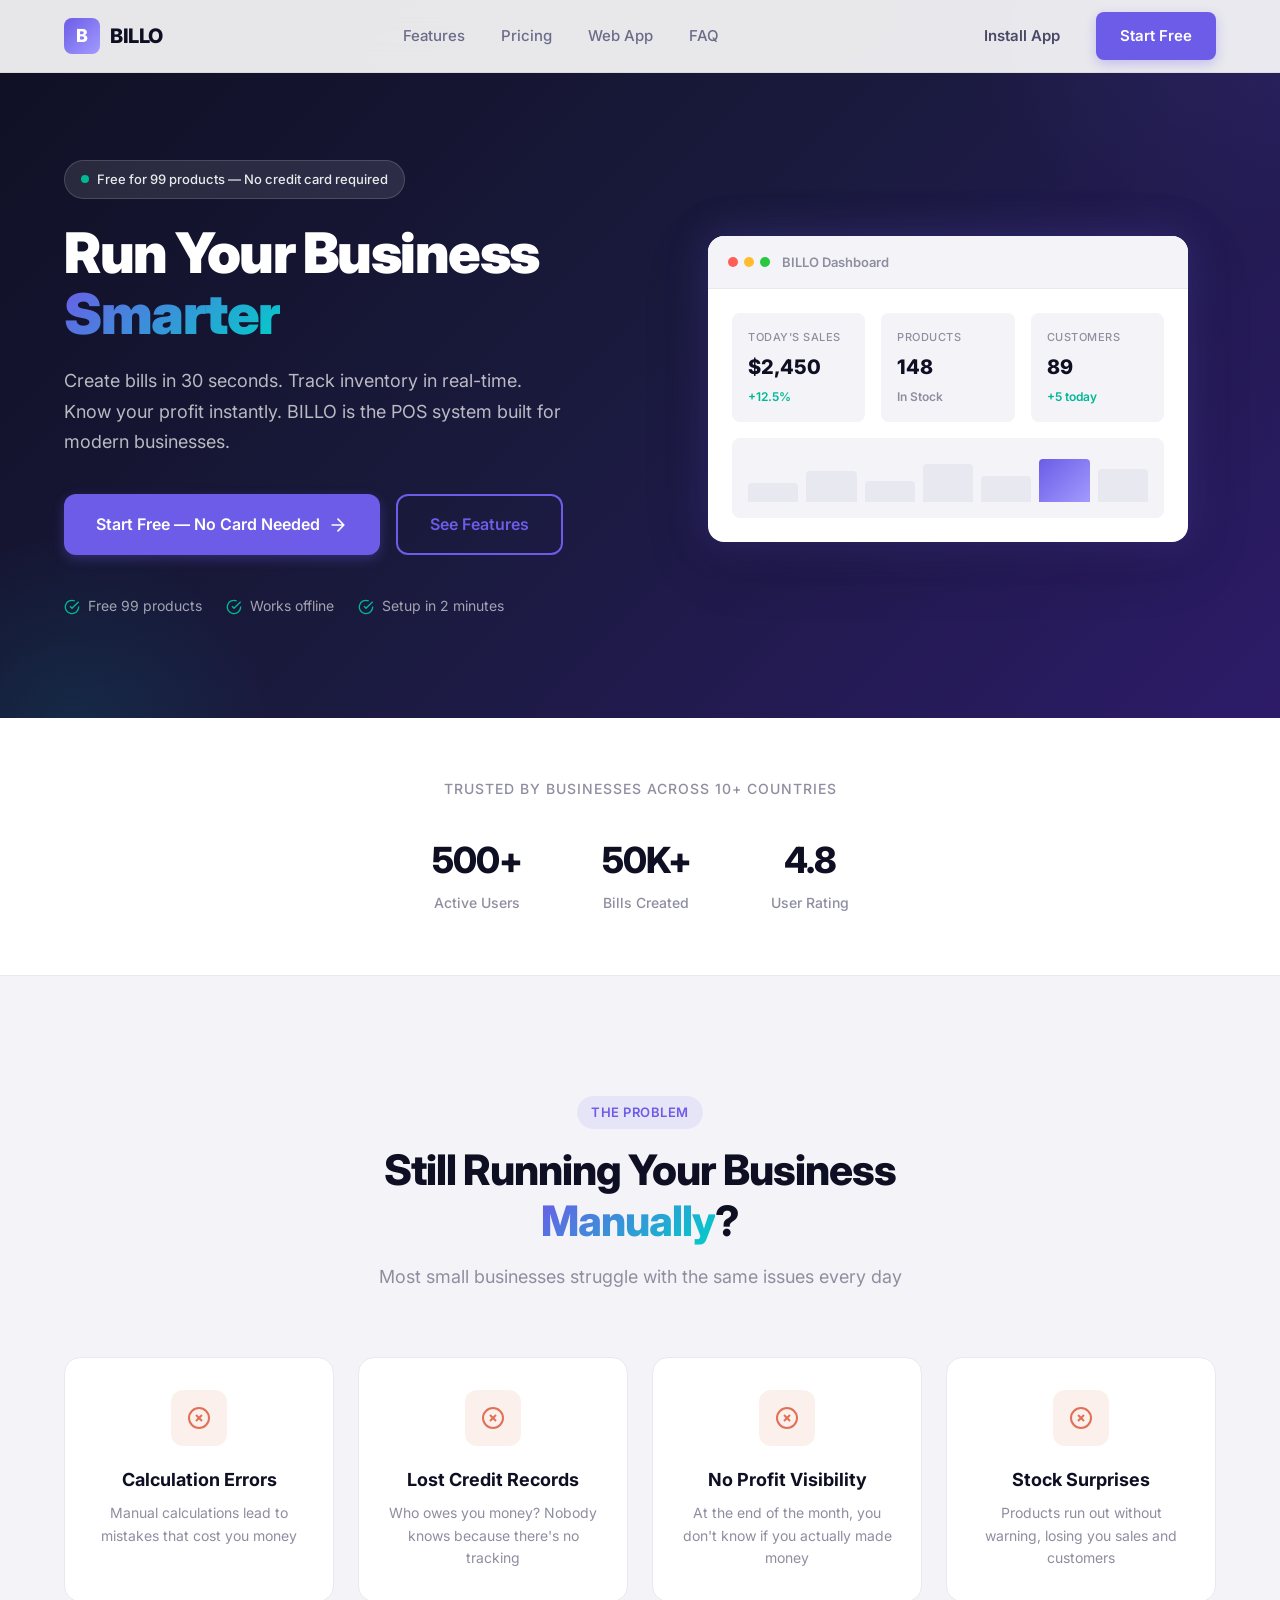
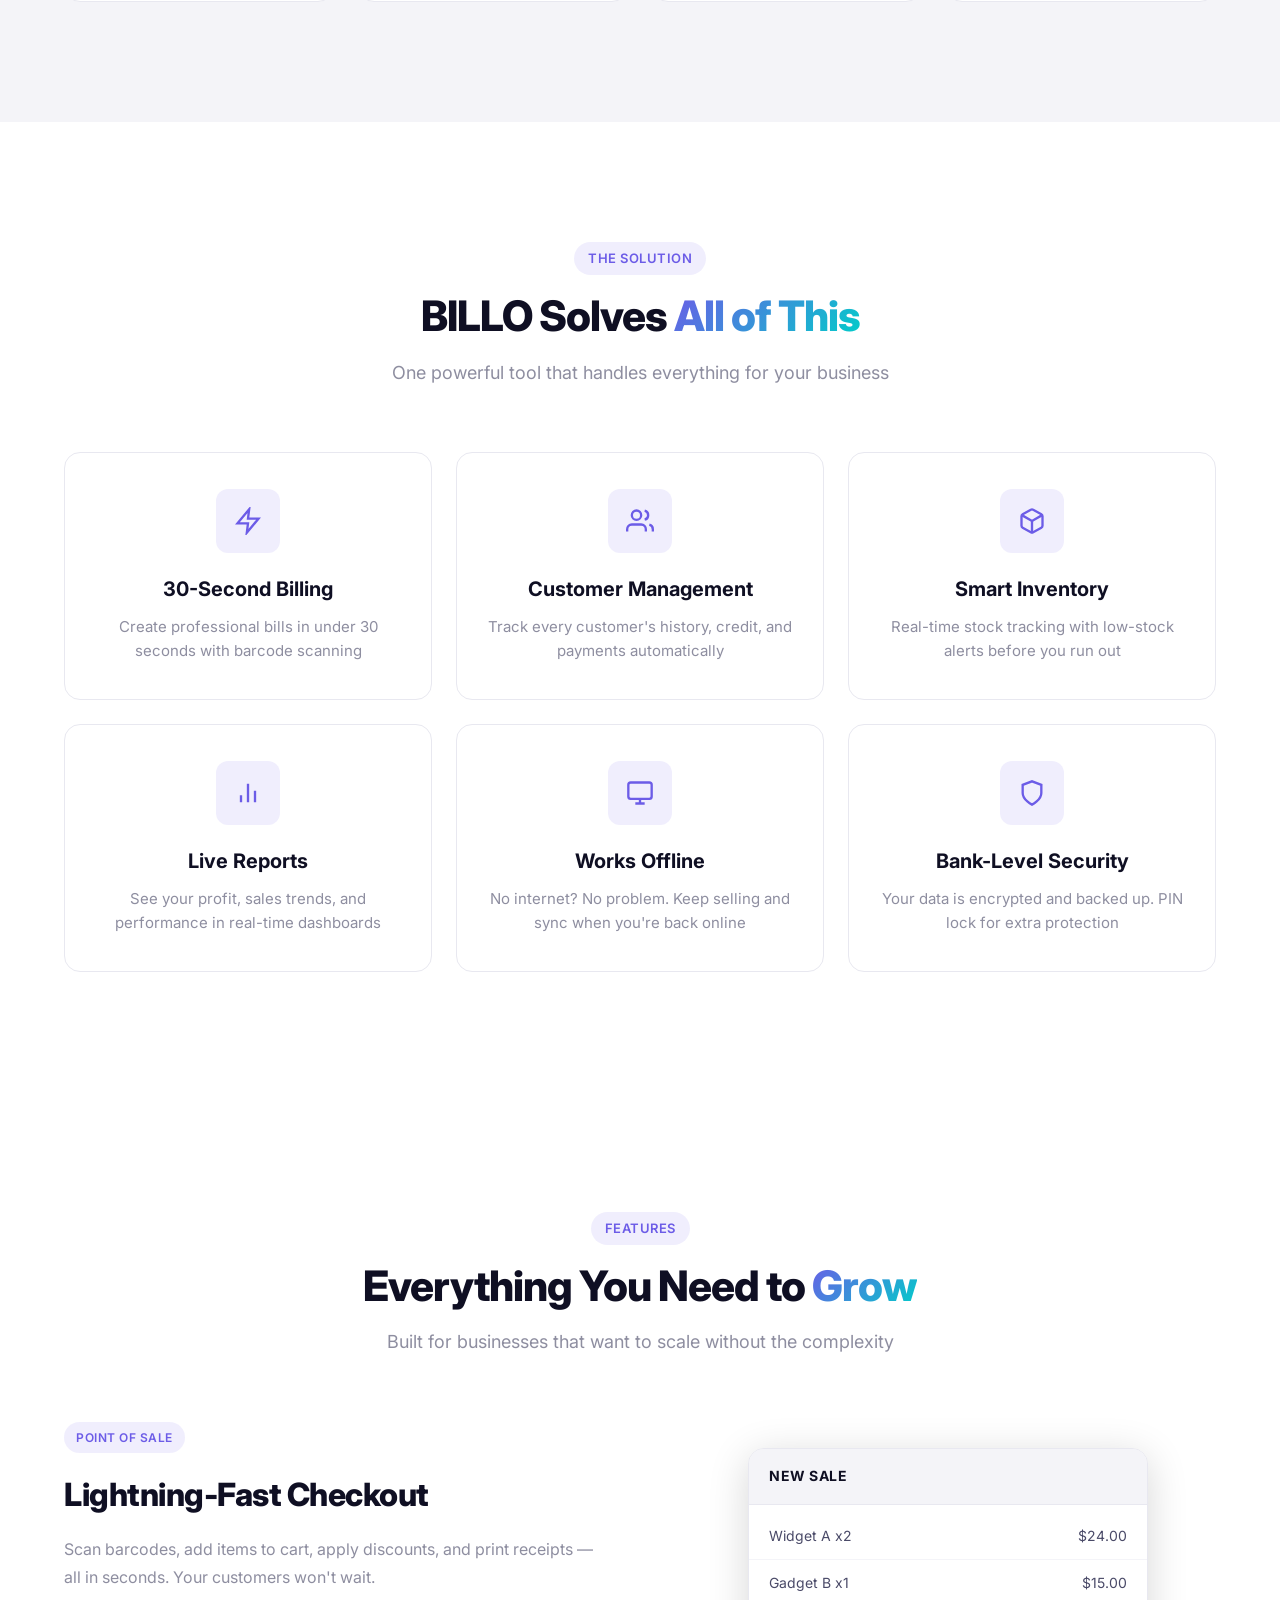
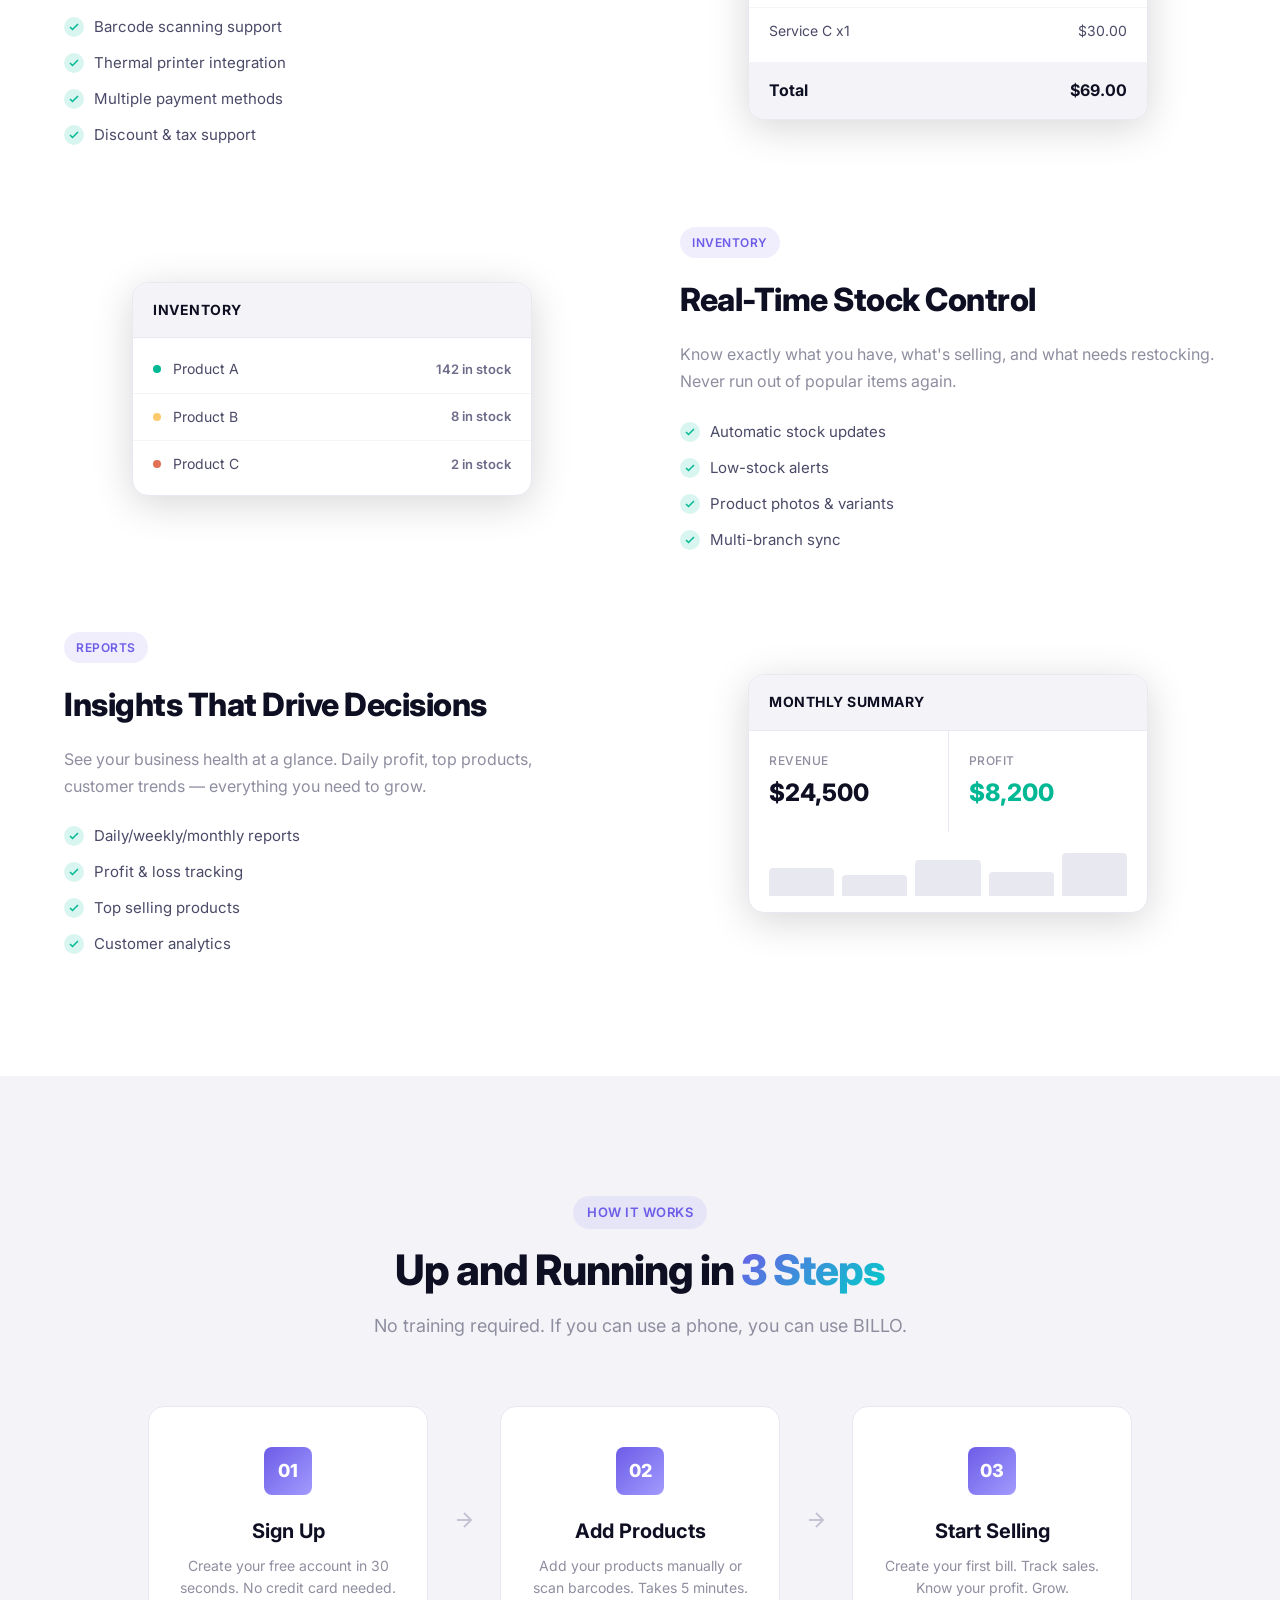
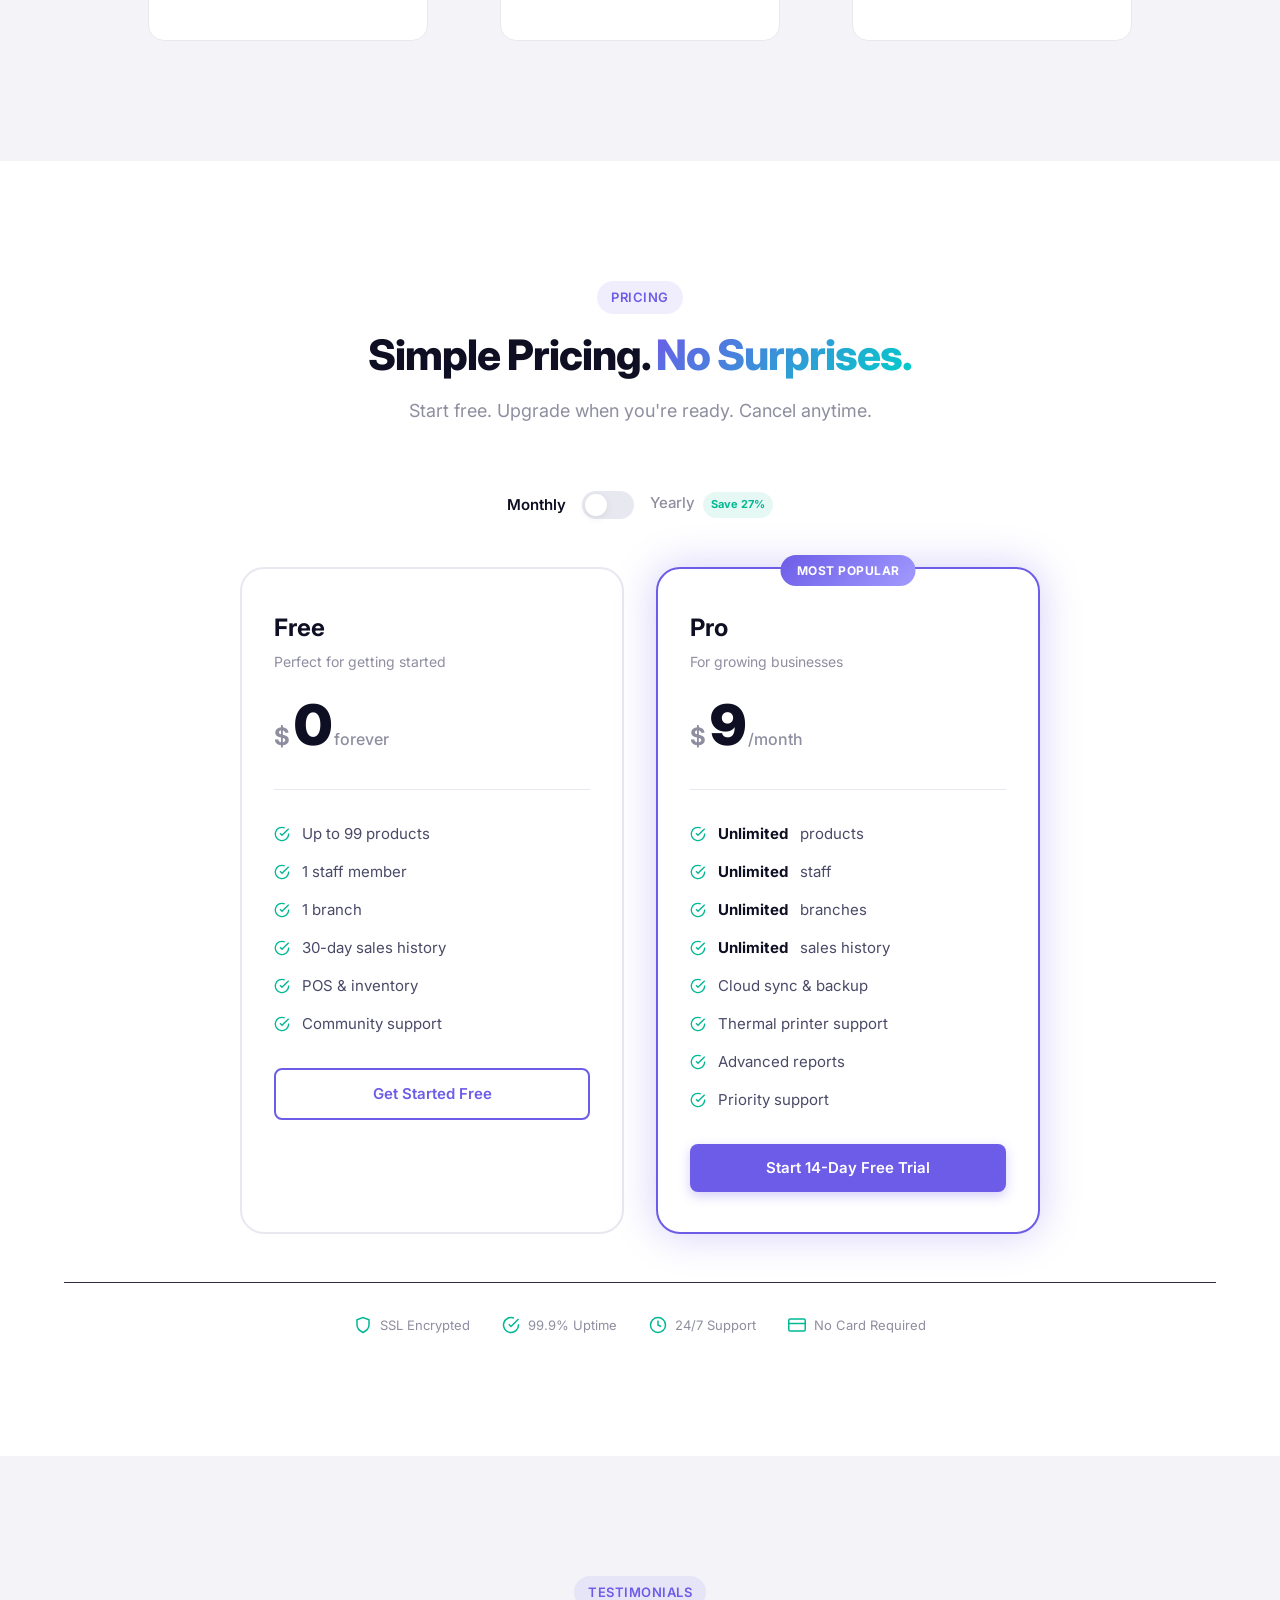
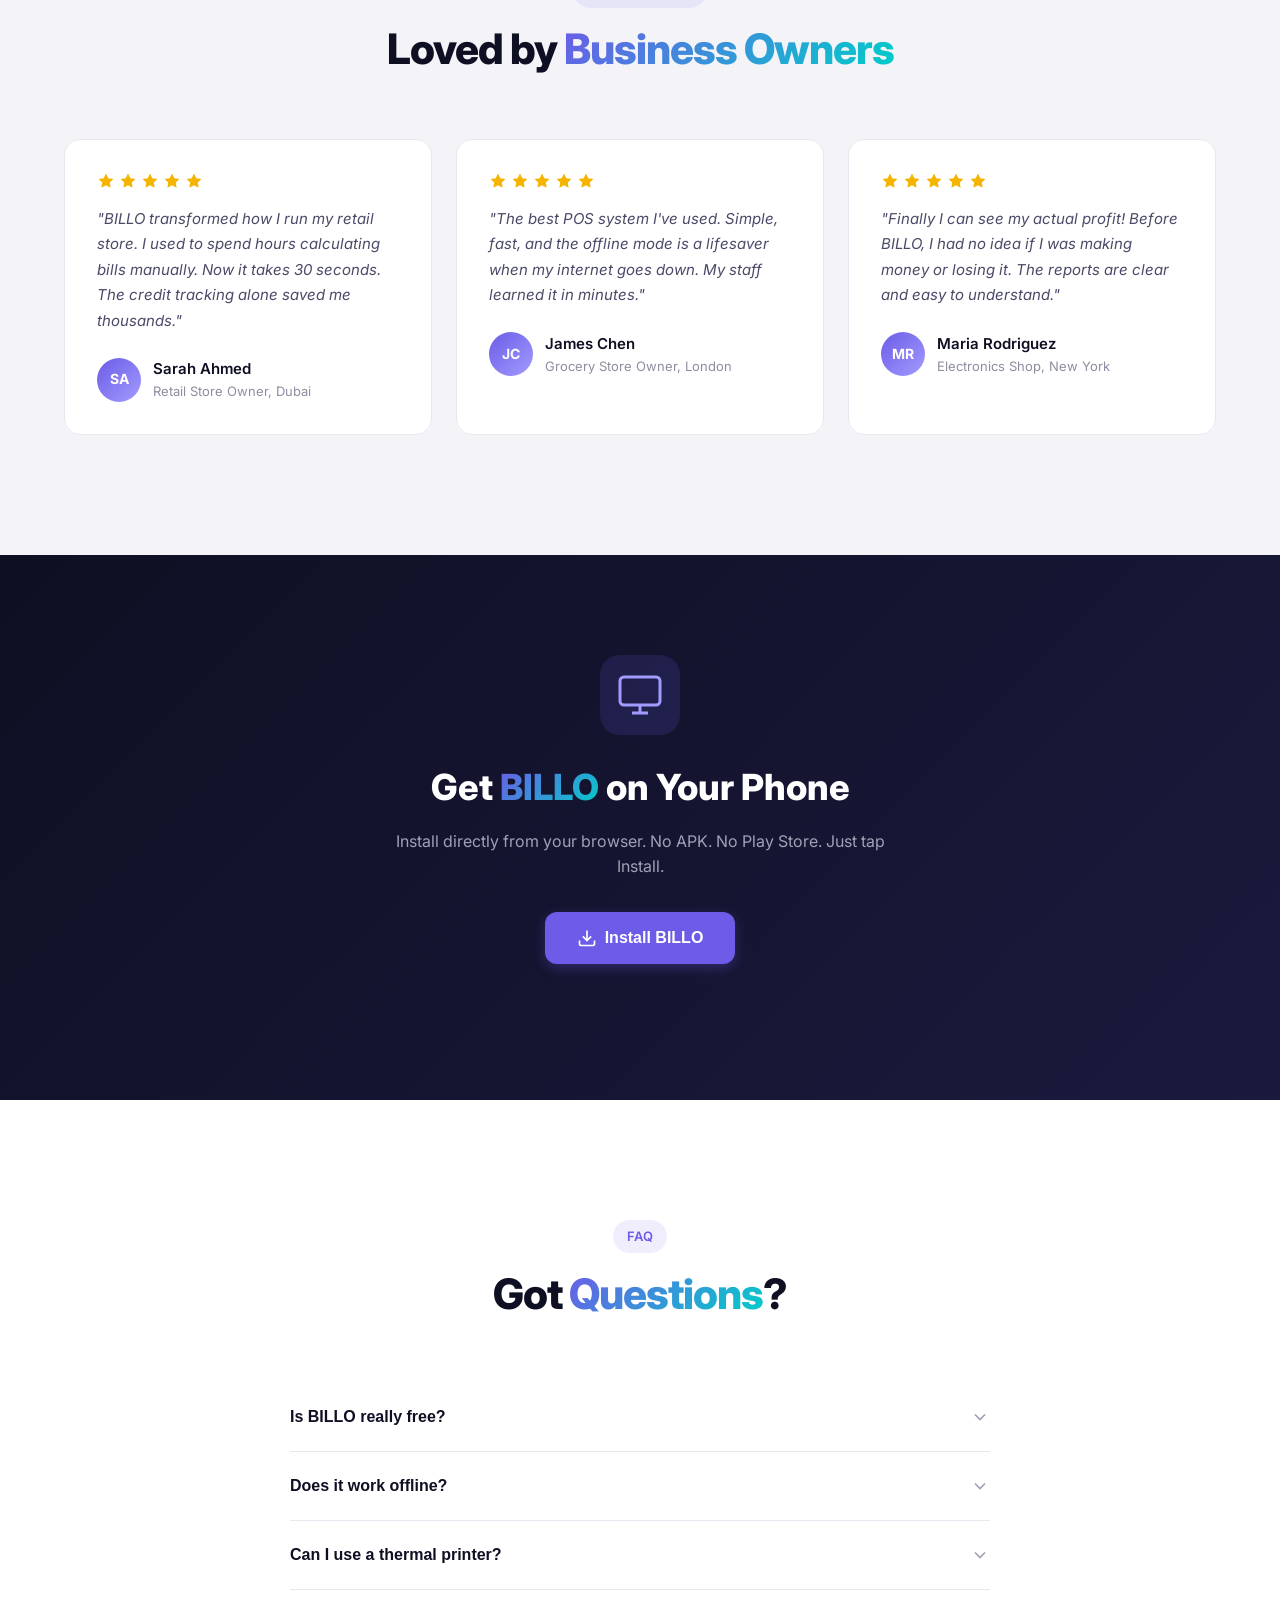
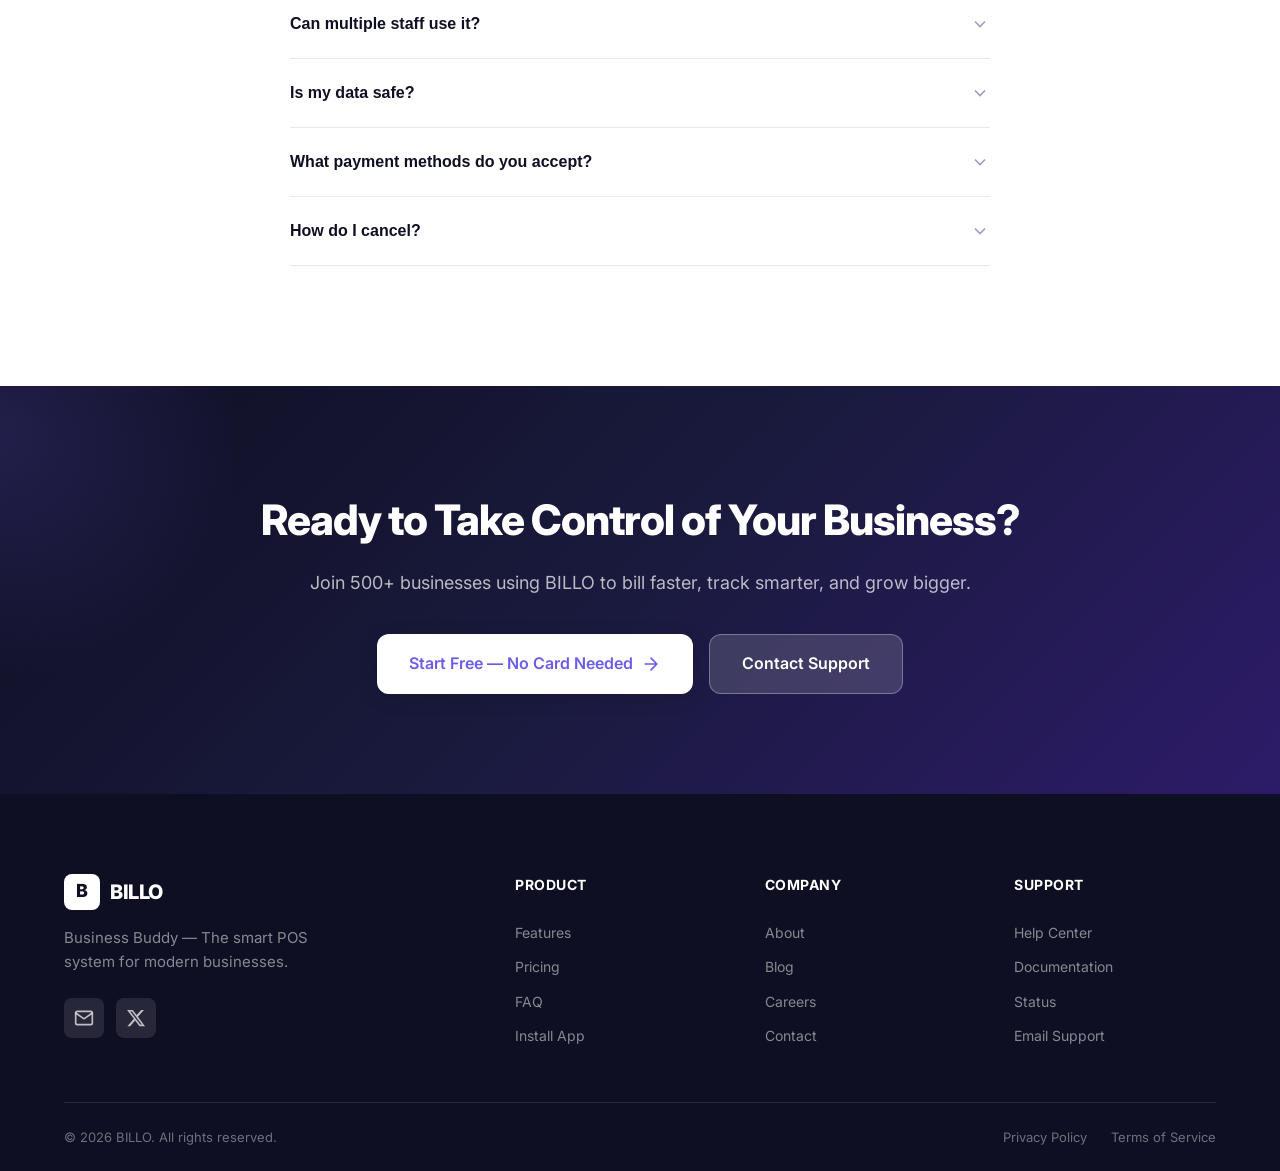
==== commit 1879dc19: "feat: PWA install, 2-tier pricing, international UI" ====
--- a/index.html
+++ b/index.html
@@ -1,24 +1,24 @@
 <!DOCTYPE html>
-<html lang="ur" dir="ltr">
+<html lang="en" dir="ltr">
 <head>
     <meta charset="UTF-8">
     <meta name="google-site-verification" content="google122e0c6a0cba8ad0">
     <meta name="viewport" content="width=device-width, initial-scale=1.0">
-    <title>BILLO - Business Buddy | Pakistan ka POS System</title>
-    <meta name="description" content="Pakistan ka pehla Urdu POS system. Bill banayein 30 seconds mein, udhaar track karein, inventory manage karein.">
-    <meta name="keywords" content="POS system Pakistan, Urdu POS, Billing software, Inventory management, Small business software">
-    <meta property="og:title" content="BILLO - Business Buddy | Pakistan ka POS System">
-    <meta property="og:description" content="Pakistan ka pehla Urdu POS system. Bill banayein 30 seconds mein, udhaar track karein, inventory manage karein.">
+    <title>BILLO - Business Buddy | Smart POS System</title>
+    <meta name="description" content="BILLO - The smart POS system for modern businesses. Create bills in 30 seconds, track inventory, manage customers. Free for 99 products.">
+    <meta name="keywords" content="POS system, billing software, inventory management, small business software, retail POS">
+    <meta property="og:title" content="BILLO - Business Buddy | Smart POS System">
+    <meta property="og:description" content="The smart POS system for modern businesses. Create bills in 30 seconds, track inventory, manage customers.">
     <meta property="og:type" content="website">
     <meta property="og:url" content="https://billoapp.pages.dev">
     <meta property="og:image" content="https://billoapp.pages.dev/og-image.svg">
     <meta property="og:site_name" content="BILLO - Business Buddy">
-    <meta property="og:locale" content="en_PK">
+    <meta property="og:locale" content="en_US">
 
     <!-- Twitter Cards -->
     <meta name="twitter:card" content="summary_large_image">
-    <meta name="twitter:title" content="BILLO - Business Buddy | Pakistan ka POS System">
-    <meta name="twitter:description" content="Pakistan ka pehla Urdu POS system. Bill banayein 30 seconds mein, udhaar track karein, inventory manage karein.">
+    <meta name="twitter:title" content="BILLO - Business Buddy | Smart POS System">
+    <meta name="twitter:description" content="The smart POS system for modern businesses. Create bills in 30 seconds, track inventory, manage customers.">
     <meta name="twitter:image" content="https://billoapp.pages.dev/og-image.svg">
 
     <!-- Canonical URL -->
@@ -31,6 +31,8 @@
     <!-- Favicon -->
     <link rel="icon" type="image/svg+xml" href="favicon.svg">
     <link rel="apple-touch-icon" href="favicon.svg">
+    <link rel="manifest" href="manifest.json">
+    <meta name="theme-color" content="#6C5CE7">
 
     <!-- Structured Data (JSON-LD) -->
     <script type="application/ld+json">
@@ -38,368 +40,759 @@
         "@context": "https://schema.org",
         "@type": "SoftwareApplication",
         "name": "BILLO - Business Buddy",
-        "operatingSystem": "Android, iOS",
+        "operatingSystem": "Android",
         "applicationCategory": "BusinessApplication",
-        "description": "Pakistan ka pehla Urdu POS system. Bill banayein 30 seconds mein, udhaar track karein, inventory manage karein.",
+        "description": "Smart POS system for modern businesses. Create bills in 30 seconds, track inventory, manage customers.",
         "url": "https://billoapp.pages.dev",
         "screenshot": "https://billoapp.pages.dev/og-image.svg",
         "offers": {
             "@type": "Offer",
             "price": "0",
-            "priceCurrency": "PKR",
+            "priceCurrency": "USD",
             "availability": "https://schema.org/InStock"
         },
         "aggregateRating": {
             "@type": "AggregateRating",
             "ratingValue": "4.8",
-            "ratingCount": "50"
+            "ratingCount": "500"
         }
     }
     </script>
 
     <link rel="stylesheet" href="style.css">
-    <link href="https://fonts.googleapis.com/css2?family=Inter:wght@400;500;600;700;800&display=swap" rel="stylesheet">
+    <link href="https://fonts.googleapis.com/css2?family=Inter:wght@300;400;500;600;700;800;900&display=swap" rel="stylesheet">
 </head>
 <body>
+    <!-- Navigation -->
+    <nav class="navbar">
+        <div class="container nav-container">
+            <a href="#" class="nav-logo">
+                <span class="logo-icon">B</span>
+                <span class="logo-text">BILLO</span>
+            </a>
+            <div class="nav-links">
+                <a href="#features">Features</a>
+                <a href="#pricing">Pricing</a>
+                <a href="#app">Web App</a>
+                <a href="#faq">FAQ</a>
+            </div>
+            <div class="nav-actions">
+                <a href="#app" class="btn btn-ghost">Install App</a>
+                <a href="#app" class="btn btn-primary">Start Free</a>
+            </div>
+            <button class="mobile-menu-btn" aria-label="Menu">
+                <span></span>
+                <span></span>
+                <span></span>
+            </button>
+        </div>
+        <div class="mobile-menu">
+            <a href="#features">Features</a>
+            <a href="#pricing">Pricing</a>
+            <a href="#faq">FAQ</a>
+            <a href="#app" class="btn btn-primary btn-full">Start Free</a>
+        </div>
+    </nav>
+
     <!-- Hero Section -->
     <section class="hero">
         <div class="container">
             <div class="hero-content">
-                <span class="badge">🚀 Launch Offer - Free Trial</span>
-                <h1>Pakistan ka Pehla <span class="highlight">Urdu POS System</span></h1>
-                <p class="subtitle">Bill banayein 30 seconds mein, udhaar track karein, inventory manage karein. Abhi free mein try karein!</p>
-                <div class="cta-group">
-                    <a href="#download" class="btn btn-primary">Free Trial Start Karein</a>
-                    <a href="https://wa.me/923337948969?text=Software%20banwane%20ke%20liye%20rabta%20karen" class="btn btn-secondary">WhatsApp pe Puchain</a>
-                </div>
-                <p class="trust-text">✅ No credit card required • ✅ Free for 30 days</p>
-            </div>
-            <div class="hero-image">
-                <div class="phone-mockup">
-                    <div class="screen">
-                        <div class="app-header">BILLO</div>
-                        <div class="app-stats">
-                            <div class="stat">₨ 12,500</div>
-                            <div class="stat-label">Today's Sales</div>
-                        </div>
-                        <div class="app-features">
-                            <div class="app-feature">📦 Inventory</div>
-                            <div class="app-feature">👥 Customers</div>
-                            <div class="app-feature">📊 Reports</div>
-                        </div>
-                    </div>
+                <div class="hero-badge">
+                    <span class="badge-dot"></span>
+                    Free for 99 products — No credit card required
+                </div>
+                <h1>Run Your Business <span class="gradient-text">Smarter</span></h1>
+                <p class="hero-subtitle">Create bills in 30 seconds. Track inventory in real-time. Know your profit instantly. BILLO is the POS system built for modern businesses.</p>
+                <div class="hero-cta">
+                    <a href="#app" class="btn btn-primary btn-lg">
+                        Start Free — No Card Needed
+                        <svg width="20" height="20" viewBox="0 0 24 24" fill="none" stroke="currentColor" stroke-width="2" stroke-linecap="round" stroke-linejoin="round"><path d="M5 12h14M12 5l7 7-7 7"/></svg>
+                    </a>
+                    <a href="#features" class="btn btn-outline btn-lg">
+                        See Features
+                    </a>
+                </div>
+                <div class="hero-trust">
+                    <div class="trust-item">
+                        <svg width="16" height="16" viewBox="0 0 24 24" fill="none" stroke="currentColor" stroke-width="2"><path d="M22 11.08V12a10 10 0 1 1-5.93-9.14"/><polyline points="22 4 12 14.01 9 11.01"/></svg>
+                        Free 99 products
+                    </div>
+                    <div class="trust-item">
+                        <svg width="16" height="16" viewBox="0 0 24 24" fill="none" stroke="currentColor" stroke-width="2"><path d="M22 11.08V12a10 10 0 1 1-5.93-9.14"/><polyline points="22 4 12 14.01 9 11.01"/></svg>
+                        Works offline
+                    </div>
+                    <div class="trust-item">
+                        <svg width="16" height="16" viewBox="0 0 24 24" fill="none" stroke="currentColor" stroke-width="2"><path d="M22 11.08V12a10 10 0 1 1-5.93-9.14"/><polyline points="22 4 12 14.01 9 11.01"/></svg>
+                        Setup in 2 minutes
+                    </div>
+                </div>
+            </div>
+            <div class="hero-visual">
+                <div class="dashboard-preview">
+                    <div class="preview-header">
+                        <div class="preview-dots">
+                            <span></span><span></span><span></span>
+                        </div>
+                        <span class="preview-title">BILLO Dashboard</span>
+                    </div>
+                    <div class="preview-body">
+                        <div class="preview-stat-card">
+                            <span class="stat-label">Today's Sales</span>
+                            <span class="stat-value">$2,450</span>
+                            <span class="stat-change positive">+12.5%</span>
+                        </div>
+                        <div class="preview-stat-card">
+                            <span class="stat-label">Products</span>
+                            <span class="stat-value">148</span>
+                            <span class="stat-change">In Stock</span>
+                        </div>
+                        <div class="preview-stat-card">
+                            <span class="stat-label">Customers</span>
+                            <span class="stat-value">89</span>
+                            <span class="stat-change positive">+5 today</span>
+                        </div>
+                        <div class="preview-chart">
+                            <div class="chart-bar" style="height: 40%"></div>
+                            <div class="chart-bar" style="height: 65%"></div>
+                            <div class="chart-bar" style="height: 45%"></div>
+                            <div class="chart-bar" style="height: 80%"></div>
+                            <div class="chart-bar" style="height: 55%"></div>
+                            <div class="chart-bar active" style="height: 90%"></div>
+                            <div class="chart-bar" style="height: 70%"></div>
+                        </div>
+                    </div>
+                </div>
+            </div>
+        </div>
+    </section>
+
+    <!-- Logos / Social Proof -->
+    <section class="social-proof">
+        <div class="container">
+            <p class="proof-text">Trusted by businesses across 10+ countries</p>
+            <div class="proof-stats">
+                <div class="proof-stat">
+                    <span class="proof-number">500+</span>
+                    <span class="proof-label">Active Users</span>
+                </div>
+                <div class="proof-stat">
+                    <span class="proof-number">50K+</span>
+                    <span class="proof-label">Bills Created</span>
+                </div>
+                <div class="proof-stat">
+                    <span class="proof-number">4.8</span>
+                    <span class="proof-label">User Rating</span>
                 </div>
             </div>
         </div>
     </section>
 
     <!-- Problem Section -->
-    <section class="problem" id="problem">
-        <div class="container">
-            <h2>Kya Aap In Problems Se Pareshan Hain?</h2>
+    <section class="section problem-section" id="problem">
+        <div class="container">
+            <div class="section-header">
+                <span class="section-tag">The Problem</span>
+                <h2>Still Running Your Business <span class="gradient-text">Manually</span>?</h2>
+                <p class="section-subtitle">Most small businesses struggle with the same issues every day</p>
+            </div>
             <div class="problem-grid">
                 <div class="problem-card">
-                    <span class="problem-icon">❌</span>
-                    <p>Manual calculation mein galtiyan</p>
+                    <div class="problem-icon-wrap">
+                        <svg width="24" height="24" viewBox="0 0 24 24" fill="none" stroke="currentColor" stroke-width="2"><circle cx="12" cy="12" r="10"/><line x1="15" y1="9" x2="9" y2="15"/><line x1="9" y1="9" x2="15" y2="15"/></svg>
+                    </div>
+                    <h3>Calculation Errors</h3>
+                    <p>Manual calculations lead to mistakes that cost you money</p>
                 </div>
                 <div class="problem-card">
-                    <span class="problem-icon">❌</span>
-                    <p>Udhaar kahan gaya pata nahi</p>
+                    <div class="problem-icon-wrap">
+                        <svg width="24" height="24" viewBox="0 0 24 24" fill="none" stroke="currentColor" stroke-width="2"><circle cx="12" cy="12" r="10"/><line x1="15" y1="9" x2="9" y2="15"/><line x1="9" y1="9" x2="15" y2="15"/></svg>
+                    </div>
+                    <h3>Lost Credit Records</h3>
+                    <p>Who owes you money? Nobody knows because there's no tracking</p>
                 </div>
                 <div class="problem-card">
-                    <span class="problem-icon">❌</span>
-                    <p>Kitna profit hua maloom nahi</p>
+                    <div class="problem-icon-wrap">
+                        <svg width="24" height="24" viewBox="0 0 24 24" fill="none" stroke="currentColor" stroke-width="2"><circle cx="12" cy="12" r="10"/><line x1="15" y1="9" x2="9" y2="15"/><line x1="9" y1="9" x2="15" y2="15"/></svg>
+                    </div>
+                    <h3>No Profit Visibility</h3>
+                    <p>At the end of the month, you don't know if you actually made money</p>
                 </div>
                 <div class="problem-card">
-                    <span class="problem-icon">❌</span>
-                    <p>Stock khatam ho gaya pata nahi</p>
-                </div>
-                <div class="problem-card">
-                    <span class="problem-icon">❌</span>
-                    <p>Customer ka hisaab nahi hai</p>
-                </div>
-                <div class="problem-card">
-                    <span class="problem-icon">❌</span>
-                    <p>Daily report nahi banti</p>
+                    <div class="problem-icon-wrap">
+                        <svg width="24" height="24" viewBox="0 0 24 24" fill="none" stroke="currentColor" stroke-width="2"><circle cx="12" cy="12" r="10"/><line x1="15" y1="9" x2="9" y2="15"/><line x1="9" y1="9" x2="15" y2="15"/></svg>
+                    </div>
+                    <h3>Stock Surprises</h3>
+                    <p>Products run out without warning, losing you sales and customers</p>
                 </div>
             </div>
         </div>
     </section>
 
     <!-- Solution Section -->
-    <section class="solution" id="solution">
-        <div class="container">
-            <h2>BILLO Sab Solve Karta Hai</h2>
+    <section class="section solution-section" id="solution">
+        <div class="container">
+            <div class="section-header">
+                <span class="section-tag">The Solution</span>
+                <h2>BILLO Solves <span class="gradient-text">All of This</span></h2>
+                <p class="section-subtitle">One powerful tool that handles everything for your business</p>
+            </div>
             <div class="solution-grid">
                 <div class="solution-card">
-                    <span class="solution-icon">✅</span>
+                    <div class="solution-icon-wrap">
+                        <svg width="28" height="28" viewBox="0 0 24 24" fill="none" stroke="currentColor" stroke-width="2"><path d="M13 2L3 14h9l-1 8 10-12h-9l1-8z"/></svg>
+                    </div>
                     <h3>30-Second Billing</h3>
-                    <p>Bill banayein sirf 30 seconds mein</p>
+                    <p>Create professional bills in under 30 seconds with barcode scanning</p>
                 </div>
                 <div class="solution-card">
-                    <span class="solution-icon">✅</span>
-                    <h3>Credit Tracking</h3>
-                    <p>Udhaar track karein aasani se</p>
+                    <div class="solution-icon-wrap">
+                        <svg width="28" height="28" viewBox="0 0 24 24" fill="none" stroke="currentColor" stroke-width="2"><path d="M17 21v-2a4 4 0 0 0-4-4H5a4 4 0 0 0-4 4v2"/><circle cx="9" cy="7" r="4"/><path d="M23 21v-2a4 4 0 0 0-3-3.87"/><path d="M16 3.13a4 4 0 0 1 0 7.75"/></svg>
+                    </div>
+                    <h3>Customer Management</h3>
+                    <p>Track every customer's history, credit, and payments automatically</p>
                 </div>
                 <div class="solution-card">
-                    <span class="solution-icon">✅</span>
-                    <h3>Inventory Management</h3>
-                    <p>Stock manage karein smartly</p>
+                    <div class="solution-icon-wrap">
+                        <svg width="28" height="28" viewBox="0 0 24 24" fill="none" stroke="currentColor" stroke-width="2"><path d="M21 16V8a2 2 0 0 0-1-1.73l-7-4a2 2 0 0 0-2 0l-7 4A2 2 0 0 0 3 8v8a2 2 0 0 0 1 1.73l7 4a2 2 0 0 0 2 0l7-4A2 2 0 0 0 21 16z"/><polyline points="3.27 6.96 12 12.01 20.73 6.96"/><line x1="12" y1="22.08" x2="12" y2="12"/></svg>
+                    </div>
+                    <h3>Smart Inventory</h3>
+                    <p>Real-time stock tracking with low-stock alerts before you run out</p>
                 </div>
                 <div class="solution-card">
-                    <span class="solution-icon">✅</span>
-                    <h3>Daily Reports</h3>
-                    <p>Profit aur sales dekhein</p>
+                    <div class="solution-icon-wrap">
+                        <svg width="28" height="28" viewBox="0 0 24 24" fill="none" stroke="currentColor" stroke-width="2"><line x1="18" y1="20" x2="18" y2="10"/><line x1="12" y1="20" x2="12" y2="4"/><line x1="6" y1="20" x2="6" y2="14"/></svg>
+                    </div>
+                    <h3>Live Reports</h3>
+                    <p>See your profit, sales trends, and performance in real-time dashboards</p>
                 </div>
                 <div class="solution-card">
-                    <span class="solution-icon">✅</span>
-                    <h3>Urdu Support</h3>
-                    <p>Apni zaban mein use karein</p>
+                    <div class="solution-icon-wrap">
+                        <svg width="28" height="28" viewBox="0 0 24 24" fill="none" stroke="currentColor" stroke-width="2"><rect x="2" y="3" width="20" height="14" rx="2" ry="2"/><line x1="8" y1="21" x2="16" y2="21"/><line x1="12" y1="17" x2="12" y2="21"/></svg>
+                    </div>
+                    <h3>Works Offline</h3>
+                    <p>No internet? No problem. Keep selling and sync when you're back online</p>
                 </div>
                 <div class="solution-card">
-                    <span class="solution-icon">✅</span>
-                    <h3>Offline Mode</h3>
-                    <p>Internet ke bhi chale</p>
+                    <div class="solution-icon-wrap">
+                        <svg width="28" height="28" viewBox="0 0 24 24" fill="none" stroke="currentColor" stroke-width="2"><path d="M12 22s8-4 8-10V5l-8-3-8 3v7c0 6 8 10 8 10z"/></svg>
+                    </div>
+                    <h3>Bank-Level Security</h3>
+                    <p>Your data is encrypted and backed up. PIN lock for extra protection</p>
                 </div>
             </div>
         </div>
     </section>
 
     <!-- Features Section -->
-    <section class="features" id="features">
-        <div class="container">
-            <h2>Kyun Choose Karein BILLO?</h2>
-            <div class="features-grid">
-                <div class="feature-card">
-                    <div class="feature-icon">📱</div>
-                    <h3>Easy POS</h3>
-                    <ul>
-                        <li>Bill banayein 30 seconds mein</li>
-                        <li>Thermal printer support</li>
-                        <li>Receipt print karein</li>
+    <section class="section features-section" id="features">
+        <div class="container">
+            <div class="section-header">
+                <span class="section-tag">Features</span>
+                <h2>Everything You Need to <span class="gradient-text">Grow</span></h2>
+                <p class="section-subtitle">Built for businesses that want to scale without the complexity</p>
+            </div>
+            <div class="features-showcase">
+                <div class="feature-row">
+                    <div class="feature-content">
+                        <span class="feature-tag">Point of Sale</span>
+                        <h3>Lightning-Fast Checkout</h3>
+                        <p>Scan barcodes, add items to cart, apply discounts, and print receipts — all in seconds. Your customers won't wait.</p>
+                        <ul class="feature-list">
+                            <li>Barcode scanning support</li>
+                            <li>Thermal printer integration</li>
+                            <li>Multiple payment methods</li>
+                            <li>Discount & tax support</li>
+                        </ul>
+                    </div>
+                    <div class="feature-visual">
+                        <div class="pos-preview">
+                            <div class="pos-header">New Sale</div>
+                            <div class="pos-items">
+                                <div class="pos-item">
+                                    <span>Widget A x2</span>
+                                    <span>$24.00</span>
+                                </div>
+                                <div class="pos-item">
+                                    <span>Gadget B x1</span>
+                                    <span>$15.00</span>
+                                </div>
+                                <div class="pos-item">
+                                    <span>Service C x1</span>
+                                    <span>$30.00</span>
+                                </div>
+                            </div>
+                            <div class="pos-total">
+                                <span>Total</span>
+                                <span>$69.00</span>
+                            </div>
+                        </div>
+                    </div>
+                </div>
+
+                <div class="feature-row reverse">
+                    <div class="feature-content">
+                        <span class="feature-tag">Inventory</span>
+                        <h3>Real-Time Stock Control</h3>
+                        <p>Know exactly what you have, what's selling, and what needs restocking. Never run out of popular items again.</p>
+                        <ul class="feature-list">
+                            <li>Automatic stock updates</li>
+                            <li>Low-stock alerts</li>
+                            <li>Product photos & variants</li>
+                            <li>Multi-branch sync</li>
+                        </ul>
+                    </div>
+                    <div class="feature-visual">
+                        <div class="stock-preview">
+                            <div class="stock-header">Inventory</div>
+                            <div class="stock-items">
+                                <div class="stock-item">
+                                    <div class="stock-dot green"></div>
+                                    <span>Product A</span>
+                                    <span class="stock-qty">142 in stock</span>
+                                </div>
+                                <div class="stock-item">
+                                    <div class="stock-dot yellow"></div>
+                                    <span>Product B</span>
+                                    <span class="stock-qty">8 in stock</span>
+                                </div>
+                                <div class="stock-item">
+                                    <div class="stock-dot red"></div>
+                                    <span>Product C</span>
+                                    <span class="stock-qty">2 in stock</span>
+                                </div>
+                            </div>
+                        </div>
+                    </div>
+                </div>
+
+                <div class="feature-row">
+                    <div class="feature-content">
+                        <span class="feature-tag">Reports</span>
+                        <h3>Insights That Drive Decisions</h3>
+                        <p>See your business health at a glance. Daily profit, top products, customer trends — everything you need to grow.</p>
+                        <ul class="feature-list">
+                            <li>Daily/weekly/monthly reports</li>
+                            <li>Profit & loss tracking</li>
+                            <li>Top selling products</li>
+                            <li>Customer analytics</li>
+                        </ul>
+                    </div>
+                    <div class="feature-visual">
+                        <div class="report-preview">
+                            <div class="report-header">Monthly Summary</div>
+                            <div class="report-stats">
+                                <div class="report-stat">
+                                    <span class="report-label">Revenue</span>
+                                    <span class="report-value">$24,500</span>
+                                </div>
+                                <div class="report-stat">
+                                    <span class="report-label">Profit</span>
+                                    <span class="report-value positive">$8,200</span>
+                                </div>
+                            </div>
+                            <div class="report-chart">
+                                <div class="report-bar" style="height: 60%"></div>
+                                <div class="report-bar" style="height: 45%"></div>
+                                <div class="report-bar" style="height: 75%"></div>
+                                <div class="report-bar" style="height: 50%"></div>
+                                <div class="report-bar" style="height: 90%"></div>
+                            </div>
+                        </div>
+                    </div>
+                </div>
+            </div>
+        </div>
+    </section>
+
+    <!-- How It Works -->
+    <section class="section how-section" id="how">
+        <div class="container">
+            <div class="section-header">
+                <span class="section-tag">How It Works</span>
+                <h2>Up and Running in <span class="gradient-text">3 Steps</span></h2>
+                <p class="section-subtitle">No training required. If you can use a phone, you can use BILLO.</p>
+            </div>
+            <div class="steps-grid">
+                <div class="step-card">
+                    <div class="step-number">01</div>
+                    <h3>Sign Up</h3>
+                    <p>Create your free account in 30 seconds. No credit card needed.</p>
+                </div>
+                <div class="step-connector">
+                    <svg width="24" height="24" viewBox="0 0 24 24" fill="none" stroke="currentColor" stroke-width="2"><path d="M5 12h14M12 5l7 7-7 7"/></svg>
+                </div>
+                <div class="step-card">
+                    <div class="step-number">02</div>
+                    <h3>Add Products</h3>
+                    <p>Add your products manually or scan barcodes. Takes 5 minutes.</p>
+                </div>
+                <div class="step-connector">
+                    <svg width="24" height="24" viewBox="0 0 24 24" fill="none" stroke="currentColor" stroke-width="2"><path d="M5 12h14M12 5l7 7-7 7"/></svg>
+                </div>
+                <div class="step-card">
+                    <div class="step-number">03</div>
+                    <h3>Start Selling</h3>
+                    <p>Create your first bill. Track sales. Know your profit. Grow.</p>
+                </div>
+            </div>
+        </div>
+    </section>
+
+    <!-- Pricing Section -->
+    <section class="section pricing-section" id="pricing">
+        <div class="container">
+            <div class="section-header">
+                <span class="section-tag">Pricing</span>
+                <h2>Simple Pricing. <span class="gradient-text">No Surprises.</span></h2>
+                <p class="section-subtitle">Start free. Upgrade when you're ready. Cancel anytime.</p>
+            </div>
+            <div class="pricing-toggle">
+                <span class="toggle-label active" data-period="monthly">Monthly</span>
+                <button class="toggle-switch" id="pricingToggle" aria-label="Toggle pricing period">
+                    <span class="toggle-slider"></span>
+                </button>
+                <span class="toggle-label" data-period="yearly">Yearly <span class="save-badge">Save 27%</span></span>
+            </div>
+            <div class="pricing-grid">
+                <!-- Free Plan -->
+                <div class="pricing-card">
+                    <div class="pricing-header">
+                        <h3>Free</h3>
+                        <p class="pricing-desc">Perfect for getting started</p>
+                    </div>
+                    <div class="pricing-price">
+                        <span class="currency">$</span>
+                        <span class="amount">0</span>
+                        <span class="period">forever</span>
+                    </div>
+                    <ul class="pricing-features">
+                        <li>
+                            <svg width="16" height="16" viewBox="0 0 24 24" fill="none" stroke="currentColor" stroke-width="2"><path d="M22 11.08V12a10 10 0 1 1-5.93-9.14"/><polyline points="22 4 12 14.01 9 11.01"/></svg>
+                            Up to 99 products
+                        </li>
+                        <li>
+                            <svg width="16" height="16" viewBox="0 0 24 24" fill="none" stroke="currentColor" stroke-width="2"><path d="M22 11.08V12a10 10 0 1 1-5.93-9.14"/><polyline points="22 4 12 14.01 9 11.01"/></svg>
+                            1 staff member
+                        </li>
+                        <li>
+                            <svg width="16" height="16" viewBox="0 0 24 24" fill="none" stroke="currentColor" stroke-width="2"><path d="M22 11.08V12a10 10 0 1 1-5.93-9.14"/><polyline points="22 4 12 14.01 9 11.01"/></svg>
+                            1 branch
+                        </li>
+                        <li>
+                            <svg width="16" height="16" viewBox="0 0 24 24" fill="none" stroke="currentColor" stroke-width="2"><path d="M22 11.08V12a10 10 0 1 1-5.93-9.14"/><polyline points="22 4 12 14.01 9 11.01"/></svg>
+                            30-day sales history
+                        </li>
+                        <li>
+                            <svg width="16" height="16" viewBox="0 0 24 24" fill="none" stroke="currentColor" stroke-width="2"><path d="M22 11.08V12a10 10 0 1 1-5.93-9.14"/><polyline points="22 4 12 14.01 9 11.01"/></svg>
+                            POS &amp; inventory
+                        </li>
+                        <li>
+                            <svg width="16" height="16" viewBox="0 0 24 24" fill="none" stroke="currentColor" stroke-width="2"><path d="M22 11.08V12a10 10 0 1 1-5.93-9.14"/><polyline points="22 4 12 14.01 9 11.01"/></svg>
+                            Community support
+                        </li>
                     </ul>
-                </div>
-                <div class="feature-card">
-                    <div class="feature-icon">👥</div>
-                    <h3>Customer Management</h3>
-                    <ul>
-                        <li>Har customer ka hisaab</li>
-                        <li>Credit track karein</li>
-                        <li>Statement dekhein</li>
+                    <a href="#app" class="btn btn-outline btn-full">Get Started Free</a>
+                </div>
+
+                <!-- Pro Plan -->
+                <div class="pricing-card popular">
+                    <div class="popular-badge">Most Popular</div>
+                    <div class="pricing-header">
+                        <h3>Pro</h3>
+                        <p class="pricing-desc">For growing businesses</p>
+                    </div>
+                    <div class="pricing-price">
+                        <span class="currency">$</span>
+                        <span class="amount" data-monthly="9" data-yearly="6">9</span>
+                        <span class="period">/month</span>
+                    </div>
+                    <ul class="pricing-features">
+                        <li>
+                            <svg width="16" height="16" viewBox="0 0 24 24" fill="none" stroke="currentColor" stroke-width="2"><path d="M22 11.08V12a10 10 0 1 1-5.93-9.14"/><polyline points="22 4 12 14.01 9 11.01"/></svg>
+                            <strong>Unlimited</strong> products
+                        </li>
+                        <li>
+                            <svg width="16" height="16" viewBox="0 0 24 24" fill="none" stroke="currentColor" stroke-width="2"><path d="M22 11.08V12a10 10 0 1 1-5.93-9.14"/><polyline points="22 4 12 14.01 9 11.01"/></svg>
+                            <strong>Unlimited</strong> staff
+                        </li>
+                        <li>
+                            <svg width="16" height="16" viewBox="0 0 24 24" fill="none" stroke="currentColor" stroke-width="2"><path d="M22 11.08V12a10 10 0 1 1-5.93-9.14"/><polyline points="22 4 12 14.01 9 11.01"/></svg>
+                            <strong>Unlimited</strong> branches
+                        </li>
+                        <li>
+                            <svg width="16" height="16" viewBox="0 0 24 24" fill="none" stroke="currentColor" stroke-width="2"><path d="M22 11.08V12a10 10 0 1 1-5.93-9.14"/><polyline points="22 4 12 14.01 9 11.01"/></svg>
+                            <strong>Unlimited</strong> sales history
+                        </li>
+                        <li>
+                            <svg width="16" height="16" viewBox="0 0 24 24" fill="none" stroke="currentColor" stroke-width="2"><path d="M22 11.08V12a10 10 0 1 1-5.93-9.14"/><polyline points="22 4 12 14.01 9 11.01"/></svg>
+                            Cloud sync &amp; backup
+                        </li>
+                        <li>
+                            <svg width="16" height="16" viewBox="0 0 24 24" fill="none" stroke="currentColor" stroke-width="2"><path d="M22 11.08V12a10 10 0 1 1-5.93-9.14"/><polyline points="22 4 12 14.01 9 11.01"/></svg>
+                            Thermal printer support
+                        </li>
+                        <li>
+                            <svg width="16" height="16" viewBox="0 0 24 24" fill="none" stroke="currentColor" stroke-width="2"><path d="M22 11.08V12a10 10 0 1 1-5.93-9.14"/><polyline points="22 4 12 14.01 9 11.01"/></svg>
+                            Advanced reports
+                        </li>
+                        <li>
+                            <svg width="16" height="16" viewBox="0 0 24 24" fill="none" stroke="currentColor" stroke-width="2"><path d="M22 11.08V12a10 10 0 1 1-5.93-9.14"/><polyline points="22 4 12 14.01 9 11.01"/></svg>
+                            Priority support
+                        </li>
                     </ul>
-                </div>
-                <div class="feature-card">
-                    <div class="feature-icon">📦</div>
-                    <h3>Inventory</h3>
-                    <ul>
-                        <li>Stock manage karein</li>
-                        <li>Low stock alerts</li>
-                        <li>Product photos</li>
-                    </ul>
-                </div>
-                <div class="feature-card">
-                    <div class="feature-icon">📊</div>
-                    <h3>Reports</h3>
-                    <ul>
-                        <li>Daily profit dekhein</li>
-                        <li>Sales trends</li>
-                        <li>Payment methods</li>
-                    </ul>
-                </div>
-                <div class="feature-card">
-                    <div class="feature-icon">🇵🇰</div>
-                    <h3>Urdu Support</h3>
-                    <ul>
-                        <li>Apni zaban mein</li>
-                        <li>Easy to understand</li>
-                        <li>Local business ke liye</li>
-                    </ul>
-                </div>
-                <div class="feature-card">
-                    <div class="feature-icon">📶</div>
-                    <h3>Offline Mode</h3>
-                    <ul>
-                        <li>Internet ke bhi chale</li>
-                        <li>Data safe rahe</li>
-                        <li>Sync jab online ho</li>
-                    </ul>
-                </div>
-            </div>
-        </div>
-    </section>
-
-    <!-- How It Works -->
-    <section class="how-it-works" id="how-it-works">
-        <div class="container">
-            <h2>3 Steps Mein Shuru Karein</h2>
-            <div class="steps">
-                <div class="step">
-                    <div class="step-number">1</div>
-                    <h3>Download</h3>
-                    <p>App download karein aur free trial start karein</p>
-                </div>
-                <div class="step">
-                    <div class="step-number">2</div>
-                    <h3>Setup</h3>
-                    <p>Shop info dalein aur products add karein</p>
-                </div>
-                <div class="step">
-                    <div class="step-number">3</div>
-                    <h3>Sell</h3>
-                    <p>Bills banayein aur business track karein</p>
-                </div>
-            </div>
-        </div>
-    </section>
-
-    <!-- Pricing Section -->
-    <section class="pricing" id="pricing">
-        <div class="container">
-            <h2>Aapke Business Ke Liye Sahi Plan</h2>
-            <div class="pricing-grid">
-                <div class="pricing-card">
-                    <h3>Free</h3>
-                    <div class="price">₨ 0</div>
-                    <p class="period">Forever free</p>
-                    <ul>
-                        <li>50 products</li>
-                        <li>1 user</li>
-                        <li>Basic features</li>
-                        <li>Community support</li>
-                    </ul>
-                    <a href="#download" class="btn btn-outline">Start Free</a>
-                </div>
-                <div class="pricing-card popular">
-                    <span class="popular-badge">Most Popular</span>
-                    <h3>Growth</h3>
-                    <div class="price">₨ 1,500</div>
-                    <p class="period">per month</p>
-                    <ul>
-                        <li>Unlimited products</li>
-                        <li>5 users</li>
-                        <li>All features</li>
-                        <li>Priority support</li>
-                        <li>Cloud sync</li>
-                    </ul>
-                    <a href="#download" class="btn btn-primary">Start Free Trial</a>
-                </div>
-                <div class="pricing-card">
-                    <h3>Enterprise</h3>
-                    <div class="price">₨ 3,000</div>
-                    <p class="period">per month</p>
-                    <ul>
-                        <li>Unlimited everything</li>
-                        <li>Custom features</li>
-                        <li>Dedicated support</li>
-                        <li>API access</li>
-                        <li>White label</li>
-                    </ul>
-                    <a href="https://wa.me/923337948969" class="btn btn-outline">Contact Us</a>
+                    <a href="#app" class="btn btn-primary btn-full">Start 14-Day Free Trial</a>
+                </div>
+            </div>
+
+            <!-- Trust Strip -->
+            <div class="trust-strip">
+                <div class="trust-item">
+                    <svg width="18" height="18" viewBox="0 0 24 24" fill="none" stroke="currentColor" stroke-width="2"><path d="M12 22s8-4 8-10V5l-8-3-8 3v7c0 6 8 10 8 10z"/></svg>
+                    SSL Encrypted
+                </div>
+                <div class="trust-item">
+                    <svg width="18" height="18" viewBox="0 0 24 24" fill="none" stroke="currentColor" stroke-width="2"><path d="M22 11.08V12a10 10 0 1 1-5.93-9.14"/><polyline points="22 4 12 14.01 9 11.01"/></svg>
+                    99.9% Uptime
+                </div>
+                <div class="trust-item">
+                    <svg width="18" height="18" viewBox="0 0 24 24" fill="none" stroke="currentColor" stroke-width="2"><circle cx="12" cy="12" r="10"/><polyline points="12 6 12 12 16 14"/></svg>
+                    24/7 Support
+                </div>
+                <div class="trust-item">
+                    <svg width="18" height="18" viewBox="0 0 24 24" fill="none" stroke="currentColor" stroke-width="2"><rect x="1" y="4" width="22" height="16" rx="2" ry="2"/><line x1="1" y1="10" x2="23" y2="10"/></svg>
+                    No Card Required
                 </div>
             </div>
         </div>
     </section>
 
     <!-- Testimonials -->
-    <section class="testimonials" id="testimonials">
-        <div class="container">
-            <h2>Khush Customers Ki Baatein</h2>
+    <section class="section testimonials-section" id="testimonials">
+        <div class="container">
+            <div class="section-header">
+                <span class="section-tag">Testimonials</span>
+                <h2>Loved by <span class="gradient-text">Business Owners</span></h2>
+            </div>
             <div class="testimonials-grid">
                 <div class="testimonial-card">
-                    <div class="stars">⭐⭐⭐⭐⭐</div>
-                    <p>"BILLO se meri dukaan ka hisaab kitab ab aasan ho gaya. Udhaar track karna pehle kabhi itna easy nahi tha!"</p>
-                    <div class="author">
-                        <div class="author-name">Ahmed Khan</div>
-                        <div class="author-location">Karachi</div>
+                    <div class="testimonial-stars">
+                        <svg width="18" height="18" viewBox="0 0 24 24" fill="currentColor"><path d="M12 2l3.09 6.26L22 9.27l-5 4.87 1.18 6.88L12 17.77l-6.18 3.25L7 14.14 2 9.27l6.91-1.01L12 2z"/></svg>
+                        <svg width="18" height="18" viewBox="0 0 24 24" fill="currentColor"><path d="M12 2l3.09 6.26L22 9.27l-5 4.87 1.18 6.88L12 17.77l-6.18 3.25L7 14.14 2 9.27l6.91-1.01L12 2z"/></svg>
+                        <svg width="18" height="18" viewBox="0 0 24 24" fill="currentColor"><path d="M12 2l3.09 6.26L22 9.27l-5 4.87 1.18 6.88L12 17.77l-6.18 3.25L7 14.14 2 9.27l6.91-1.01L12 2z"/></svg>
+                        <svg width="18" height="18" viewBox="0 0 24 24" fill="currentColor"><path d="M12 2l3.09 6.26L22 9.27l-5 4.87 1.18 6.88L12 17.77l-6.18 3.25L7 14.14 2 9.27l6.91-1.01L12 2z"/></svg>
+                        <svg width="18" height="18" viewBox="0 0 24 24" fill="currentColor"><path d="M12 2l3.09 6.26L22 9.27l-5 4.87 1.18 6.88L12 17.77l-6.18 3.25L7 14.14 2 9.27l6.91-1.01L12 2z"/></svg>
+                    </div>
+                    <p class="testimonial-text">"BILLO transformed how I run my retail store. I used to spend hours calculating bills manually. Now it takes 30 seconds. The credit tracking alone saved me thousands."</p>
+                    <div class="testimonial-author">
+                        <div class="author-avatar">SA</div>
+                        <div>
+                            <div class="author-name">Sarah Ahmed</div>
+                            <div class="author-role">Retail Store Owner, Dubai</div>
+                        </div>
                     </div>
                 </div>
                 <div class="testimonial-card">
-                    <div class="stars">⭐⭐⭐⭐⭐</div>
-                    <p>"Best POS system jo maine use kiya hai. Urdu mein hai, samajhna aasan hai!"</p>
-                    <div class="author">
-                        <div class="author-name">Fatima Ali</div>
-                        <div class="author-location">Lahore</div>
+                    <div class="testimonial-stars">
+                        <svg width="18" height="18" viewBox="0 0 24 24" fill="currentColor"><path d="M12 2l3.09 6.26L22 9.27l-5 4.87 1.18 6.88L12 17.77l-6.18 3.25L7 14.14 2 9.27l6.91-1.01L12 2z"/></svg>
+                        <svg width="18" height="18" viewBox="0 0 24 24" fill="currentColor"><path d="M12 2l3.09 6.26L22 9.27l-5 4.87 1.18 6.88L12 17.77l-6.18 3.25L7 14.14 2 9.27l6.91-1.01L12 2z"/></svg>
+                        <svg width="18" height="18" viewBox="0 0 24 24" fill="currentColor"><path d="M12 2l3.09 6.26L22 9.27l-5 4.87 1.18 6.88L12 17.77l-6.18 3.25L7 14.14 2 9.27l6.91-1.01L12 2z"/></svg>
+                        <svg width="18" height="18" viewBox="0 0 24 24" fill="currentColor"><path d="M12 2l3.09 6.26L22 9.27l-5 4.87 1.18 6.88L12 17.77l-6.18 3.25L7 14.14 2 9.27l6.91-1.01L12 2z"/></svg>
+                        <svg width="18" height="18" viewBox="0 0 24 24" fill="currentColor"><path d="M12 2l3.09 6.26L22 9.27l-5 4.87 1.18 6.88L12 17.77l-6.18 3.25L7 14.14 2 9.27l6.91-1.01L12 2z"/></svg>
+                    </div>
+                    <p class="testimonial-text">"The best POS system I've used. Simple, fast, and the offline mode is a lifesaver when my internet goes down. My staff learned it in minutes."</p>
+                    <div class="testimonial-author">
+                        <div class="author-avatar">JC</div>
+                        <div>
+                            <div class="author-name">James Chen</div>
+                            <div class="author-role">Grocery Store Owner, London</div>
+                        </div>
                     </div>
                 </div>
                 <div class="testimonial-card">
-                    <div class="stars">⭐⭐⭐⭐⭐</div>
-                    <p>"Thermal printer se bill print karna bahut aasan hai. Customers khush hain!"</p>
-                    <div class="author">
-                        <div class="author-name">Muhammad Ahmed</div>
-                        <div class="author-location">Islamabad</div>
-                    </div>
-                </div>
+                    <div class="testimonial-stars">
+                        <svg width="18" height="18" viewBox="0 0 24 24" fill="currentColor"><path d="M12 2l3.09 6.26L22 9.27l-5 4.87 1.18 6.88L12 17.77l-6.18 3.25L7 14.14 2 9.27l6.91-1.01L12 2z"/></svg>
+                        <svg width="18" height="18" viewBox="0 0 24 24" fill="currentColor"><path d="M12 2l3.09 6.26L22 9.27l-5 4.87 1.18 6.88L12 17.77l-6.18 3.25L7 14.14 2 9.27l6.91-1.01L12 2z"/></svg>
+                        <svg width="18" height="18" viewBox="0 0 24 24" fill="currentColor"><path d="M12 2l3.09 6.26L22 9.27l-5 4.87 1.18 6.88L12 17.77l-6.18 3.25L7 14.14 2 9.27l6.91-1.01L12 2z"/></svg>
+                        <svg width="18" height="18" viewBox="0 0 24 24" fill="currentColor"><path d="M12 2l3.09 6.26L22 9.27l-5 4.87 1.18 6.88L12 17.77l-6.18 3.25L7 14.14 2 9.27l6.91-1.01L12 2z"/></svg>
+                        <svg width="18" height="18" viewBox="0 0 24 24" fill="currentColor"><path d="M12 2l3.09 6.26L22 9.27l-5 4.87 1.18 6.88L12 17.77l-6.18 3.25L7 14.14 2 9.27l6.91-1.01L12 2z"/></svg>
+                    </div>
+                    <p class="testimonial-text">"Finally I can see my actual profit! Before BILLO, I had no idea if I was making money or losing it. The reports are clear and easy to understand."</p>
+                    <div class="testimonial-author">
+                        <div class="author-avatar">MR</div>
+                        <div>
+                            <div class="author-name">Maria Rodriguez</div>
+                            <div class="author-role">Electronics Shop, New York</div>
+                        </div>
+                    </div>
+                </div>
+            </div>
+        </div>
+    </section>
+
+    <!-- Web App Section -->
+    <section class="section webapp-section" id="app">
+        <div class="container">
+            <div class="webapp-content">
+                <div class="webapp-icon">
+                    <svg width="48" height="48" viewBox="0 0 24 24" fill="none" stroke="currentColor" stroke-width="1.5"><rect x="2" y="3" width="20" height="14" rx="2" ry="2"/><line x1="8" y1="21" x2="16" y2="21"/><line x1="12" y1="17" x2="12" y2="21"/></svg>
+                </div>
+                <h2>Get <span class="gradient-text">BILLO</span> on Your Phone</h2>
+                <p class="webapp-subtitle">Install directly from your browser. No APK. No Play Store. Just tap Install.</p>
+                <button class="btn btn-primary btn-lg install-btn" id="installBtn">
+                    <svg width="20" height="20" viewBox="0 0 24 24" fill="none" stroke="currentColor" stroke-width="2"><path d="M21 15v4a2 2 0 0 1-2 2H5a2 2 0 0 1-2-2v-4"/><polyline points="7 10 12 15 17 10"/><line x1="12" y1="15" x2="12" y2="3"/></svg>
+                    Install BILLO
+                </button>
+                <p class="webapp-steps" id="installSteps"></p>
             </div>
         </div>
     </section>
 
     <!-- FAQ Section -->
-    <section class="faq" id="faq">
-        <div class="container">
-            <h2>Aksar Pooche Jaane Wale Sawaal</h2>
+    <section class="section faq-section" id="faq">
+        <div class="container">
+            <div class="section-header">
+                <span class="section-tag">FAQ</span>
+                <h2>Got <span class="gradient-text">Questions</span>?</h2>
+            </div>
             <div class="faq-list">
                 <div class="faq-item">
-                    <div class="faq-question">Kya BILLO free hai?</div>
-                    <div class="faq-answer">Haan, free trial available hai! 30 days ke liye free mein use kar sakte hain.</div>
+                    <button class="faq-question" aria-expanded="false">
+                        <span>Is BILLO really free?</span>
+                        <svg class="faq-icon" width="20" height="20" viewBox="0 0 24 24" fill="none" stroke="currentColor" stroke-width="2"><path d="M6 9l6 6 6-6"/></svg>
+                    </button>
+                    <div class="faq-answer">
+                        <p>Yes! The Free plan lets you manage up to 99 products with 1 staff member and 1 branch — forever. No credit card required. When you're ready to grow, upgrade to Pro for unlimited everything.</p>
+                    </div>
                 </div>
                 <div class="faq-item">
-                    <div class="faq-question">Kya offline chalta hai?</div>
-                    <div class="faq-answer">Haan, internet ke bhi chalta hai. Jab online ho jaye to data sync ho jata hai.</div>
+                    <button class="faq-question" aria-expanded="false">
+                        <span>Does it work offline?</span>
+                        <svg class="faq-icon" width="20" height="20" viewBox="0 0 24 24" fill="none" stroke="currentColor" stroke-width="2"><path d="M6 9l6 6 6-6"/></svg>
+                    </button>
+                    <div class="faq-answer">
+                        <p>Absolutely. BILLO works fully offline. Create bills, manage inventory, track credit — all without internet. Data syncs automatically when you're back online (Pro plan).</p>
+                    </div>
                 </div>
                 <div class="faq-item">
-                    <div class="faq-question">Kya Urdu mein hai?</div>
-                    <div class="faq-answer">Haan, poori tarah Urdu mein hai. Pakistani businesses ke liye banaya gaya hai.</div>
+                    <button class="faq-question" aria-expanded="false">
+                        <span>Can I use a thermal printer?</span>
+                        <svg class="faq-icon" width="20" height="20" viewBox="0 0 24 24" fill="none" stroke="currentColor" stroke-width="2"><path d="M6 9l6 6 6-6"/></svg>
+                    </button>
+                    <div class="faq-answer">
+                        <p>Yes! BILLO supports all standard thermal printers via Bluetooth. Print receipts, barcode labels, and reports directly from the app (Pro plan).</p>
+                    </div>
                 </div>
                 <div class="faq-item">
-                    <div class="faq-question">Kya thermal printer support hai?</div>
-                    <div class="faq-answer">Haan, thermal printer se bill print kar sakte hain.</div>
+                    <button class="faq-question" aria-expanded="false">
+                        <span>Can multiple staff use it?</span>
+                        <svg class="faq-icon" width="20" height="20" viewBox="0 0 24 24" fill="none" stroke="currentColor" stroke-width="2"><path d="M6 9l6 6 6-6"/></svg>
+                    </button>
+                    <div class="faq-answer">
+                        <p>Yes! Pro supports unlimited staff members. Each staff gets their own login with role-based permissions. Track who made which sale.</p>
+                    </div>
                 </div>
                 <div class="faq-item">
-                    <div class="faq-question">Kya mobile pe chalta hai?</div>
-                    <div class="faq-answer">Haan, Android aur iOS dono pe chalta hai.</div>
+                    <button class="faq-question" aria-expanded="false">
+                        <span>Is my data safe?</span>
+                        <svg class="faq-icon" width="20" height="20" viewBox="0 0 24 24" fill="none" stroke="currentColor" stroke-width="2"><path d="M6 9l6 6 6-6"/></svg>
+                    </button>
+                    <div class="faq-answer">
+                        <p>Yes. Pro includes automatic cloud backup with bank-level encryption. Your data is stored securely. Even if you lose your phone, your data is safe.</p>
+                    </div>
+                </div>
+                <div class="faq-item">
+                    <button class="faq-question" aria-expanded="false">
+                        <span>What payment methods do you accept?</span>
+                        <svg class="faq-icon" width="20" height="20" viewBox="0 0 24 24" fill="none" stroke="currentColor" stroke-width="2"><path d="M6 9l6 6 6-6"/></svg>
+                    </button>
+                    <div class="faq-answer">
+                        <p>We accept all major credit/debit cards (Visa, Mastercard, Amex) via Stripe. No credit card required for the Free plan.</p>
+                    </div>
+                </div>
+                <div class="faq-item">
+                    <button class="faq-question" aria-expanded="false">
+                        <span>How do I cancel?</span>
+                        <svg class="faq-icon" width="20" height="20" viewBox="0 0 24 24" fill="none" stroke="currentColor" stroke-width="2"><path d="M6 9l6 6 6-6"/></svg>
+                    </button>
+                    <div class="faq-answer">
+                        <p>You can cancel anytime from the app settings. No contracts, no penalties. Your data stays safe and you can re-subscribe whenever you want.</p>
+                    </div>
                 </div>
             </div>
         </div>
     </section>
 
     <!-- CTA Section -->
-    <section class="cta" id="download">
-        <div class="container">
-            <h2>Abhi Shuru Karein!</h2>
-            <p>Free trial available hai. Koi credit card nahi chahiye.</p>
-            <div class="cta-buttons">
-                <a href="https://wa.me/923337948969?text=Software%20banwane%20ke%20liye%20rabta%20karen" class="btn btn-primary btn-large">Free Trial Start Karein</a>
-                <a href="https://wa.me/923337948969" class="btn btn-secondary">WhatsApp: +92 333 7948969</a>
+    <section class="section cta-section">
+        <div class="container">
+            <div class="cta-content">
+                <h2>Ready to Take Control of Your Business?</h2>
+                <p>Join 500+ businesses using BILLO to bill faster, track smarter, and grow bigger.</p>
+                <div class="cta-buttons">
+                    <a href="#app" class="btn btn-white btn-lg">
+                        Start Free — No Card Needed
+                        <svg width="20" height="20" viewBox="0 0 24 24" fill="none" stroke="currentColor" stroke-width="2" stroke-linecap="round" stroke-linejoin="round"><path d="M5 12h14M12 5l7 7-7 7"/></svg>
+                    </a>
+                    <a href="mailto:support@billo.app" class="btn btn-ghost-white btn-lg">
+                        Contact Support
+                    </a>
+                </div>
             </div>
         </div>
     </section>
 
     <!-- Footer -->
-    <footer>
-        <div class="container">
-            <div class="footer-content">
+    <footer class="footer">
+        <div class="container">
+            <div class="footer-grid">
                 <div class="footer-brand">
-                    <h3>BILLO</h3>
-                    <p>Business Buddy - Pakistan ka apna POS system</p>
+                    <a href="#" class="footer-logo">
+                        <span class="logo-icon">B</span>
+                        <span class="logo-text">BILLO</span>
+                    </a>
+                    <p class="footer-tagline">Business Buddy — The smart POS system for modern businesses.</p>
+                    <div class="footer-social">
+                        <a href="mailto:support@billo.app" aria-label="Email">
+                            <svg width="20" height="20" viewBox="0 0 24 24" fill="none" stroke="currentColor" stroke-width="2"><path d="M4 4h16c1.1 0 2 .9 2 2v12c0 1.1-.9 2-2 2H4c-1.1 0-2-.9-2-2V6c0-1.1.9-2 2-2z"/><polyline points="22,6 12,13 2,6"/></svg>
+                        </a>
+                        <a href="https://twitter.com/billoapp" target="_blank" aria-label="Twitter">
+                            <svg width="20" height="20" viewBox="0 0 24 24" fill="currentColor"><path d="M18.244 2.25h3.308l-7.227 8.26 8.502 11.24H16.17l-5.214-6.817L4.99 21.75H1.68l7.73-8.835L1.254 2.25H8.08l4.713 6.231zm-1.161 17.52h1.833L7.084 4.126H5.117z"/></svg>
+                        </a>
+                    </div>
                 </div>
                 <div class="footer-links">
-                    <h4>Quick Links</h4>
+                    <h4>Product</h4>
                     <a href="#features">Features</a>
                     <a href="#pricing">Pricing</a>
                     <a href="#faq">FAQ</a>
-                </div>
-                <div class="footer-contact">
-                    <h4>Contact</h4>
-                    <a href="https://wa.me/923337948969">WhatsApp</a>
-                    <a href="mailto:contact@billo.app">Email</a>
+                    <a href="#app">Install App</a>
+                </div>
+                <div class="footer-links">
+                    <h4>Company</h4>
+                    <a href="#">About</a>
+                    <a href="#">Blog</a>
+                    <a href="#">Careers</a>
+                    <a href="mailto:support@billo.app">Contact</a>
+                </div>
+                <div class="footer-links">
+                    <h4>Support</h4>
+                    <a href="#">Help Center</a>
+                    <a href="#">Documentation</a>
+                    <a href="#">Status</a>
+                    <a href="mailto:support@billo.app">Email Support</a>
                 </div>
             </div>
             <div class="footer-bottom">
                 <p>&copy; 2026 BILLO. All rights reserved.</p>
+                <div class="footer-bottom-links">
+                    <a href="#">Privacy Policy</a>
+                    <a href="#">Terms of Service</a>
+                </div>
             </div>
         </div>
     </footer>
 
     <script src="script.js"></script>
 </body>
-</html>+</html>
--- a/style.css
+++ b/style.css
@@ -1,539 +1,1697 @@
-* {
+/* ========================================
+   BILLO - Modern Landing Page CSS
+   ======================================== */
+
+/* Reset & Variables */
+*, *::before, *::after {
     margin: 0;
     padding: 0;
     box-sizing: border-box;
 }
 
 :root {
-    --primary: #6A1B9A;
-    --primary-dark: #4A148C;
-    --secondary: #E91E63;
-    --dark: #1A1A2E;
-    --light: #F5F5F5;
-    --success: #4CAF50;
-    --gray: #666;
+    /* Colors */
+    --primary: #6C5CE7;
+    --primary-dark: #5A4BD1;
+    --primary-light: #A29BFE;
+    --secondary: #00CEC9;
+    --accent: #FD79A8;
+    --dark: #0F0F23;
+    --dark-2: #1A1A3E;
+    --gray-900: #1a1a2e;
+    --gray-800: #2d2d44;
+    --gray-700: #4a4a68;
+    --gray-600: #6c6c8a;
+    --gray-500: #8e8ea0;
+    --gray-400: #a0a0b5;
+    --gray-300: #c4c4d4;
+    --gray-200: #e8e8f0;
+    --gray-100: #f4f4f8;
+    --white: #ffffff;
+    --success: #00B894;
+    --warning: #FDCB6E;
+    --danger: #E17055;
+
+    /* Gradients */
+    --gradient-primary: linear-gradient(135deg, #6C5CE7 0%, #A29BFE 100%);
+    --gradient-dark: linear-gradient(135deg, #0F0F23 0%, #1A1A3E 100%);
+    --gradient-hero: linear-gradient(135deg, #0F0F23 0%, #1A1A3E 50%, #2D1B69 100%);
+    --gradient-accent: linear-gradient(135deg, #6C5CE7 0%, #00CEC9 100%);
+
+    /* Shadows */
+    --shadow-sm: 0 2px 8px rgba(0,0,0,0.08);
+    --shadow-md: 0 4px 20px rgba(0,0,0,0.12);
+    --shadow-lg: 0 8px 40px rgba(0,0,0,0.16);
+    --shadow-xl: 0 16px 64px rgba(0,0,0,0.2);
+    --shadow-glow: 0 0 40px rgba(108, 92, 231, 0.3);
+
+    /* Spacing */
+    --section-padding: 120px;
+    --container-max: 1200px;
+
+    /* Transitions */
+    --transition-fast: 0.15s ease;
+    --transition-base: 0.3s ease;
+    --transition-slow: 0.5s ease;
+
+    /* Border Radius */
+    --radius-sm: 8px;
+    --radius-md: 12px;
+    --radius-lg: 16px;
+    --radius-xl: 24px;
+    --radius-full: 9999px;
+}
+
+/* Base */
+html {
+    scroll-behavior: smooth;
+    -webkit-font-smoothing: antialiased;
+    -moz-osx-font-smoothing: grayscale;
 }
 
 body {
-    font-family: 'Inter', sans-serif;
-    color: var(--dark);
+    font-family: 'Inter', -apple-system, BlinkMacSystemFont, 'Segoe UI', Roboto, sans-serif;
+    color: var(--gray-900);
+    background: var(--white);
     line-height: 1.6;
+    overflow-x: hidden;
 }
 
 .container {
-    max-width: 1200px;
+    max-width: var(--container-max);
     margin: 0 auto;
-    padding: 0 20px;
-}
-
-/* Hero Section */
+    padding: 0 24px;
+}
+
+img {
+    max-width: 100%;
+    height: auto;
+}
+
+a {
+    text-decoration: none;
+    color: inherit;
+}
+
+/* ========================================
+   Navigation
+   ======================================== */
+.navbar {
+    position: fixed;
+    top: 0;
+    left: 0;
+    right: 0;
+    z-index: 1000;
+    background: rgba(255,255,255,0.9);
+    backdrop-filter: blur(20px);
+    -webkit-backdrop-filter: blur(20px);
+    border-bottom: 1px solid rgba(0,0,0,0.06);
+    transition: var(--transition-base);
+}
+
+.navbar.scrolled {
+    background: rgba(255,255,255,0.95);
+    box-shadow: var(--shadow-sm);
+}
+
+.nav-container {
+    display: flex;
+    align-items: center;
+    justify-content: space-between;
+    height: 72px;
+}
+
+.nav-logo {
+    display: flex;
+    align-items: center;
+    gap: 10px;
+    font-weight: 800;
+    font-size: 20px;
+    color: var(--dark);
+}
+
+.logo-icon {
+    display: flex;
+    align-items: center;
+    justify-content: center;
+    width: 36px;
+    height: 36px;
+    background: var(--gradient-primary);
+    color: white;
+    border-radius: var(--radius-sm);
+    font-size: 18px;
+    font-weight: 800;
+}
+
+.logo-text {
+    letter-spacing: -0.5px;
+}
+
+.nav-links {
+    display: flex;
+    gap: 36px;
+}
+
+.nav-links a {
+    font-size: 15px;
+    font-weight: 500;
+    color: var(--gray-600);
+    transition: var(--transition-fast);
+}
+
+.nav-links a:hover {
+    color: var(--primary);
+}
+
+.nav-actions {
+    display: flex;
+    align-items: center;
+    gap: 12px;
+}
+
+.mobile-menu-btn {
+    display: none;
+    flex-direction: column;
+    gap: 5px;
+    background: none;
+    border: none;
+    cursor: pointer;
+    padding: 4px;
+}
+
+.mobile-menu-btn span {
+    width: 24px;
+    height: 2px;
+    background: var(--dark);
+    border-radius: 2px;
+    transition: var(--transition-base);
+}
+
+.mobile-menu {
+    display: none;
+    flex-direction: column;
+    gap: 16px;
+    padding: 24px;
+    background: var(--white);
+    border-top: 1px solid var(--gray-200);
+}
+
+.mobile-menu.active {
+    display: flex;
+}
+
+.mobile-menu a {
+    font-size: 16px;
+    font-weight: 500;
+    color: var(--gray-700);
+    padding: 8px 0;
+}
+
+/* ========================================
+   Buttons
+   ======================================== */
+.btn {
+    display: inline-flex;
+    align-items: center;
+    justify-content: center;
+    gap: 8px;
+    padding: 12px 24px;
+    font-size: 15px;
+    font-weight: 600;
+    border-radius: var(--radius-sm);
+    border: none;
+    cursor: pointer;
+    transition: all var(--transition-base);
+    white-space: nowrap;
+}
+
+.btn-primary {
+    background: var(--primary);
+    color: var(--white);
+    box-shadow: 0 4px 12px rgba(108, 92, 231, 0.3);
+}
+
+.btn-primary:hover {
+    background: var(--primary-dark);
+    transform: translateY(-2px);
+    box-shadow: 0 6px 20px rgba(108, 92, 231, 0.4);
+}
+
+.btn-outline {
+    background: transparent;
+    color: var(--primary);
+    border: 2px solid var(--primary);
+}
+
+.btn-outline:hover {
+    background: var(--primary);
+    color: var(--white);
+}
+
+.btn-ghost {
+    background: transparent;
+    color: var(--gray-700);
+}
+
+.btn-ghost:hover {
+    color: var(--primary);
+    background: rgba(108, 92, 231, 0.08);
+}
+
+.btn-white {
+    background: var(--white);
+    color: var(--primary);
+    box-shadow: var(--shadow-md);
+}
+
+.btn-white:hover {
+    transform: translateY(-2px);
+    box-shadow: var(--shadow-lg);
+}
+
+.btn-ghost-white {
+    background: rgba(255,255,255,0.15);
+    color: var(--white);
+    border: 1px solid rgba(255,255,255,0.3);
+}
+
+.btn-ghost-white:hover {
+    background: rgba(255,255,255,0.25);
+}
+
+.btn-lg {
+    padding: 16px 32px;
+    font-size: 16px;
+    border-radius: var(--radius-md);
+}
+
+.btn-full {
+    width: 100%;
+}
+
+/* ========================================
+   Hero Section
+   ======================================== */
 .hero {
-    background: linear-gradient(135deg, var(--primary) 0%, var(--primary-dark) 100%);
-    color: white;
-    padding: 100px 0;
+    background: var(--gradient-hero);
+    padding: 160px 0 100px;
+    position: relative;
+    overflow: hidden;
+}
+
+.hero::before {
+    content: '';
+    position: absolute;
+    top: -50%;
+    right: -20%;
+    width: 600px;
+    height: 600px;
+    background: radial-gradient(circle, rgba(108, 92, 231, 0.15) 0%, transparent 70%);
+    border-radius: 50%;
+}
+
+.hero::after {
+    content: '';
+    position: absolute;
+    bottom: -30%;
+    left: -10%;
+    width: 400px;
+    height: 400px;
+    background: radial-gradient(circle, rgba(0, 206, 201, 0.1) 0%, transparent 70%);
+    border-radius: 50%;
 }
 
 .hero .container {
     display: flex;
     align-items: center;
-    gap: 60px;
+    gap: 80px;
+    position: relative;
+    z-index: 1;
 }
 
 .hero-content {
     flex: 1;
 }
 
-.badge {
-    background: rgba(255,255,255,0.2);
+.hero-badge {
+    display: inline-flex;
+    align-items: center;
+    gap: 8px;
     padding: 8px 16px;
-    border-radius: 20px;
+    background: rgba(255,255,255,0.1);
+    border: 1px solid rgba(255,255,255,0.15);
+    border-radius: var(--radius-full);
+    font-size: 13px;
+    font-weight: 500;
+    color: rgba(255,255,255,0.9);
+    margin-bottom: 24px;
+}
+
+.badge-dot {
+    width: 8px;
+    height: 8px;
+    background: var(--success);
+    border-radius: 50%;
+    animation: pulse 2s infinite;
+}
+
+@keyframes pulse {
+    0%, 100% { opacity: 1; }
+    50% { opacity: 0.5; }
+}
+
+.hero h1 {
+    font-size: 56px;
+    font-weight: 900;
+    color: var(--white);
+    line-height: 1.1;
+    margin-bottom: 20px;
+    letter-spacing: -1.5px;
+}
+
+.gradient-text {
+    background: var(--gradient-accent);
+    -webkit-background-clip: text;
+    -webkit-text-fill-color: transparent;
+    background-clip: text;
+}
+
+.hero-subtitle {
+    font-size: 18px;
+    color: rgba(255,255,255,0.7);
+    margin-bottom: 36px;
+    max-width: 500px;
+    line-height: 1.7;
+}
+
+.hero-cta {
+    display: flex;
+    gap: 16px;
+    margin-bottom: 40px;
+}
+
+.hero-trust {
+    display: flex;
+    gap: 24px;
+}
+
+.trust-item {
+    display: flex;
+    align-items: center;
+    gap: 8px;
     font-size: 14px;
-    display: inline-block;
-    margin-bottom: 20px;
-}
-
-.hero h1 {
-    font-size: 48px;
+    color: rgba(255,255,255,0.6);
+}
+
+.trust-item svg {
+    color: var(--success);
+}
+
+/* Hero Visual / Dashboard Preview */
+.hero-visual {
+    flex: 1;
+    display: flex;
+    justify-content: center;
+}
+
+.dashboard-preview {
+    width: 100%;
+    max-width: 480px;
+    background: var(--white);
+    border-radius: var(--radius-lg);
+    box-shadow: var(--shadow-xl), var(--shadow-glow);
+    overflow: hidden;
+}
+
+.preview-header {
+    display: flex;
+    align-items: center;
+    gap: 12px;
+    padding: 16px 20px;
+    background: var(--gray-100);
+    border-bottom: 1px solid var(--gray-200);
+}
+
+.preview-dots {
+    display: flex;
+    gap: 6px;
+}
+
+.preview-dots span {
+    width: 10px;
+    height: 10px;
+    border-radius: 50%;
+}
+
+.preview-dots span:nth-child(1) { background: #FF5F57; }
+.preview-dots span:nth-child(2) { background: #FEBC2E; }
+.preview-dots span:nth-child(3) { background: #28C840; }
+
+.preview-title {
+    font-size: 13px;
+    font-weight: 600;
+    color: var(--gray-500);
+}
+
+.preview-body {
+    padding: 24px;
+}
+
+.preview-body {
+    display: grid;
+    grid-template-columns: repeat(3, 1fr);
+    gap: 16px;
+}
+
+.preview-stat-card {
+    display: flex;
+    flex-direction: column;
+    gap: 4px;
+    padding: 16px;
+    background: var(--gray-100);
+    border-radius: var(--radius-sm);
+}
+
+.preview-stat-card .stat-label {
+    font-size: 11px;
+    font-weight: 500;
+    color: var(--gray-500);
+    text-transform: uppercase;
+    letter-spacing: 0.5px;
+}
+
+.preview-stat-card .stat-value {
+    font-size: 20px;
     font-weight: 800;
-    margin-bottom: 20px;
-    line-height: 1.2;
-}
-
-.highlight {
-    color: #FFD54F;
-}
-
-.subtitle {
-    font-size: 20px;
-    margin-bottom: 30px;
-    opacity: 0.9;
-}
-
-.cta-group {
-    display: flex;
-    gap: 16px;
-    margin-bottom: 20px;
-}
-
-.btn {
-    padding: 16px 32px;
-    border-radius: 8px;
+    color: var(--dark);
+}
+
+.preview-stat-card .stat-change {
+    font-size: 12px;
     font-weight: 600;
-    text-decoration: none;
-    display: inline-block;
-    transition: transform 0.2s, box-shadow 0.2s;
-}
-
-.btn:hover {
-    transform: translateY(-2px);
-    box-shadow: 0 10px 30px rgba(0,0,0,0.2);
-}
-
-.btn-primary {
-    background: var(--secondary);
-    color: white;
-}
-
-.btn-secondary {
-    background: white;
-    color: var(--primary);
-}
-
-.btn-outline {
-    border: 2px solid var(--primary);
-    color: var(--primary);
-    background: transparent;
-}
-
-.btn-large {
-    padding: 20px 40px;
-    font-size: 18px;
-}
-
-.trust-text {
+    color: var(--gray-500);
+}
+
+.preview-stat-card .stat-change.positive {
+    color: var(--success);
+}
+
+.preview-chart {
+    grid-column: 1 / -1;
+    display: flex;
+    align-items: flex-end;
+    gap: 8px;
+    height: 80px;
+    padding: 16px;
+    background: var(--gray-100);
+    border-radius: var(--radius-sm);
+}
+
+.chart-bar {
+    flex: 1;
+    background: var(--gray-200);
+    border-radius: 4px 4px 0 0;
+    transition: var(--transition-base);
+}
+
+.chart-bar.active {
+    background: var(--gradient-primary);
+}
+
+/* ========================================
+   Social Proof
+   ======================================== */
+.social-proof {
+    padding: 60px 0;
+    background: var(--white);
+    border-bottom: 1px solid var(--gray-200);
+}
+
+.proof-text {
+    text-align: center;
     font-size: 14px;
-    opacity: 0.8;
-}
-
-.hero-image {
-    flex: 1;
+    font-weight: 500;
+    color: var(--gray-500);
+    text-transform: uppercase;
+    letter-spacing: 1px;
+    margin-bottom: 32px;
+}
+
+.proof-stats {
     display: flex;
     justify-content: center;
-}
-
-.phone-mockup {
-    width: 280px;
-    height: 560px;
-    background: #1a1a1a;
-    border-radius: 40px;
-    padding: 20px;
-    box-shadow: 0 30px 60px rgba(0,0,0,0.3);
-}
-
-.screen {
-    background: white;
-    height: 100%;
-    border-radius: 20px;
-    overflow: hidden;
-}
-
-.app-header {
-    background: var(--primary);
-    color: white;
-    padding: 20px;
-    font-size: 24px;
-    font-weight: bold;
-}
-
-.app-stats {
-    padding: 40px 20px;
+    gap: 80px;
+}
+
+.proof-stat {
     text-align: center;
 }
 
-.stat {
+.proof-number {
+    display: block;
     font-size: 36px;
     font-weight: 800;
+    color: var(--dark);
+    letter-spacing: -1px;
+}
+
+.proof-label {
+    font-size: 14px;
+    color: var(--gray-500);
+    font-weight: 500;
+}
+
+/* ========================================
+   Section Base
+   ======================================== */
+.section {
+    padding: var(--section-padding) 0;
+}
+
+.section-header {
+    text-align: center;
+    max-width: 600px;
+    margin: 0 auto 64px;
+}
+
+.section-tag {
+    display: inline-block;
+    padding: 6px 14px;
+    background: rgba(108, 92, 231, 0.1);
     color: var(--primary);
-}
-
-.stat-label {
-    color: var(--gray);
-    margin-top: 8px;
-}
-
-.app-features {
-    display: flex;
-    flex-direction: column;
-    gap: 12px;
-    padding: 20px;
-}
-
-.app-feature {
-    background: var(--light);
-    padding: 12px 16px;
-    border-radius: 8px;
-    font-size: 14px;
-    font-weight: 500;
-}
-
-/* Problem Section */
-.problem {
-    padding: 100px 0;
-    background: var(--light);
-}
-
-.problem h2, .solution h2, .features h2, .how-it-works h2, .pricing h2, .testimonials h2, .faq h2 {
-    text-align: center;
-    font-size: 36px;
-    margin-bottom: 60px;
+    font-size: 13px;
+    font-weight: 600;
+    border-radius: var(--radius-full);
+    margin-bottom: 16px;
+    text-transform: uppercase;
+    letter-spacing: 0.5px;
+}
+
+.section-header h2 {
+    font-size: 42px;
+    font-weight: 800;
+    color: var(--dark);
+    line-height: 1.2;
+    margin-bottom: 16px;
+    letter-spacing: -1px;
+}
+
+.section-subtitle {
+    font-size: 18px;
+    color: var(--gray-500);
+    line-height: 1.7;
+}
+
+/* ========================================
+   Problem Section
+   ======================================== */
+.problem-section {
+    background: var(--gray-100);
 }
 
 .problem-grid {
     display: grid;
-    grid-template-columns: repeat(3, 1fr);
-    gap: 30px;
+    grid-template-columns: repeat(4, 1fr);
+    gap: 24px;
 }
 
 .problem-card {
-    background: white;
-    padding: 30px;
-    border-radius: 12px;
+    background: var(--white);
+    padding: 32px 24px;
+    border-radius: var(--radius-lg);
     text-align: center;
-    box-shadow: 0 5px 20px rgba(0,0,0,0.05);
-}
-
-.problem-icon {
-    font-size: 48px;
-    display: block;
-    margin-bottom: 16px;
-}
-
-/* Solution Section */
+    transition: var(--transition-base);
+    border: 1px solid var(--gray-200);
+}
+
+.problem-card:hover {
+    transform: translateY(-4px);
+    box-shadow: var(--shadow-md);
+    border-color: transparent;
+}
+
+.problem-icon-wrap {
+    display: inline-flex;
+    align-items: center;
+    justify-content: center;
+    width: 56px;
+    height: 56px;
+    background: rgba(225, 112, 85, 0.1);
+    color: var(--danger);
+    border-radius: var(--radius-md);
+    margin-bottom: 20px;
+}
+
+.problem-card h3 {
+    font-size: 18px;
+    font-weight: 700;
+    color: var(--dark);
+    margin-bottom: 8px;
+}
+
+.problem-card p {
+    font-size: 14px;
+    color: var(--gray-500);
+    line-height: 1.6;
+}
+
+/* ========================================
+   Solution Section
+   ======================================== */
 .solution-grid {
     display: grid;
     grid-template-columns: repeat(3, 1fr);
-    gap: 30px;
+    gap: 24px;
 }
 
 .solution-card {
-    background: white;
-    padding: 30px;
-    border-radius: 12px;
+    background: var(--white);
+    padding: 36px 28px;
+    border-radius: var(--radius-lg);
     text-align: center;
-    box-shadow: 0 5px 20px rgba(0,0,0,0.05);
-    border: 2px solid var(--success);
-}
-
-.solution-icon {
-    font-size: 48px;
-    display: block;
+    transition: var(--transition-base);
+    border: 1px solid var(--gray-200);
+    position: relative;
+    overflow: hidden;
+}
+
+.solution-card::before {
+    content: '';
+    position: absolute;
+    top: 0;
+    left: 0;
+    right: 0;
+    height: 3px;
+    background: var(--gradient-primary);
+    opacity: 0;
+    transition: var(--transition-base);
+}
+
+.solution-card:hover {
+    transform: translateY(-4px);
+    box-shadow: var(--shadow-lg);
+    border-color: transparent;
+}
+
+.solution-card:hover::before {
+    opacity: 1;
+}
+
+.solution-icon-wrap {
+    display: inline-flex;
+    align-items: center;
+    justify-content: center;
+    width: 64px;
+    height: 64px;
+    background: rgba(108, 92, 231, 0.1);
+    color: var(--primary);
+    border-radius: var(--radius-md);
+    margin-bottom: 20px;
+}
+
+.solution-card h3 {
+    font-size: 20px;
+    font-weight: 700;
+    color: var(--dark);
+    margin-bottom: 10px;
+}
+
+.solution-card p {
+    font-size: 15px;
+    color: var(--gray-500);
+    line-height: 1.6;
+}
+
+/* ========================================
+   Features Showcase
+   ======================================== */
+.features-showcase {
+    display: flex;
+    flex-direction: column;
+    gap: 80px;
+}
+
+.feature-row {
+    display: flex;
+    align-items: center;
+    gap: 80px;
+}
+
+.feature-row.reverse {
+    flex-direction: row-reverse;
+}
+
+.feature-content {
+    flex: 1;
+}
+
+.feature-tag {
+    display: inline-block;
+    padding: 6px 12px;
+    background: rgba(108, 92, 231, 0.1);
+    color: var(--primary);
+    font-size: 12px;
+    font-weight: 600;
+    border-radius: var(--radius-full);
     margin-bottom: 16px;
-}
-
-.solution-card h3 {
+    text-transform: uppercase;
+    letter-spacing: 0.5px;
+}
+
+.feature-content h3 {
+    font-size: 32px;
+    font-weight: 800;
+    color: var(--dark);
+    margin-bottom: 16px;
+    letter-spacing: -0.5px;
+}
+
+.feature-content > p {
+    font-size: 16px;
+    color: var(--gray-500);
+    margin-bottom: 24px;
+    line-height: 1.7;
+}
+
+.feature-list {
+    list-style: none;
+    display: flex;
+    flex-direction: column;
+    gap: 12px;
+}
+
+.feature-list li {
+    display: flex;
+    align-items: center;
+    gap: 10px;
+    font-size: 15px;
+    color: var(--gray-700);
+}
+
+.feature-list li::before {
+    content: '';
+    width: 20px;
+    height: 20px;
+    background: rgba(0, 184, 148, 0.15);
+    border-radius: 50%;
+    display: flex;
+    align-items: center;
+    justify-content: center;
+    background-image: url("data:image/svg+xml,%3Csvg width='12' height='12' viewBox='0 0 24 24' fill='none' stroke='%2300B894' stroke-width='3' xmlns='http://www.w3.org/2000/svg'%3E%3Cpath d='M20 6L9 17l-5-5'/%3E%3C/svg%3E");
+    background-repeat: no-repeat;
+    background-position: center;
+    flex-shrink: 0;
+}
+
+/* Feature Visual - POS Preview */
+.feature-visual {
+    flex: 1;
+    display: flex;
+    justify-content: center;
+}
+
+.pos-preview, .stock-preview, .report-preview {
+    width: 100%;
+    max-width: 400px;
+    background: var(--white);
+    border-radius: var(--radius-lg);
+    box-shadow: var(--shadow-lg);
+    overflow: hidden;
+    border: 1px solid var(--gray-200);
+}
+
+.pos-header, .stock-header, .report-header {
+    padding: 16px 20px;
+    font-size: 14px;
+    font-weight: 700;
+    color: var(--dark);
+    background: var(--gray-100);
+    border-bottom: 1px solid var(--gray-200);
+    text-transform: uppercase;
+    letter-spacing: 0.5px;
+}
+
+.pos-items, .stock-items {
+    padding: 8px 0;
+}
+
+.pos-item, .stock-item {
+    display: flex;
+    justify-content: space-between;
+    align-items: center;
+    padding: 12px 20px;
+    font-size: 14px;
+    color: var(--gray-700);
+    border-bottom: 1px solid var(--gray-100);
+}
+
+.pos-item:last-child, .stock-item:last-child {
+    border-bottom: none;
+}
+
+.pos-total {
+    display: flex;
+    justify-content: space-between;
+    padding: 16px 20px;
+    background: var(--gray-100);
+    font-weight: 700;
+    font-size: 16px;
+    color: var(--dark);
+}
+
+.stock-dot {
+    width: 8px;
+    height: 8px;
+    border-radius: 50%;
+    margin-right: 12px;
+    flex-shrink: 0;
+}
+
+.stock-dot.green { background: var(--success); }
+.stock-dot.yellow { background: var(--warning); }
+.stock-dot.red { background: var(--danger); }
+
+.stock-item {
+    gap: 0;
+}
+
+.stock-item span:first-of-type {
+    flex: 1;
+}
+
+.stock-qty {
+    font-weight: 600;
+    color: var(--gray-600);
+    font-size: 13px;
+}
+
+/* Report Preview */
+.report-stats {
+    display: grid;
+    grid-template-columns: 1fr 1fr;
+    gap: 1px;
+    background: var(--gray-200);
+}
+
+.report-stat {
+    display: flex;
+    flex-direction: column;
+    gap: 4px;
+    padding: 20px;
+    background: var(--white);
+}
+
+.report-label {
+    font-size: 12px;
+    font-weight: 500;
+    color: var(--gray-500);
+    text-transform: uppercase;
+    letter-spacing: 0.5px;
+}
+
+.report-value {
+    font-size: 24px;
+    font-weight: 800;
+    color: var(--dark);
+}
+
+.report-value.positive {
+    color: var(--success);
+}
+
+.report-chart {
+    display: flex;
+    align-items: flex-end;
+    gap: 8px;
+    height: 80px;
+    padding: 16px 20px;
+}
+
+.report-bar {
+    flex: 1;
+    background: var(--gray-200);
+    border-radius: 4px 4px 0 0;
+    transition: var(--transition-base);
+}
+
+.report-chart:hover .report-bar {
+    background: var(--primary-light);
+}
+
+/* ========================================
+   How It Works
+   ======================================== */
+.how-section {
+    background: var(--gray-100);
+}
+
+.steps-grid {
+    display: flex;
+    align-items: center;
+    justify-content: center;
+    gap: 24px;
+}
+
+.step-card {
+    flex: 1;
+    max-width: 280px;
+    text-align: center;
+    padding: 40px 24px;
+    background: var(--white);
+    border-radius: var(--radius-lg);
+    border: 1px solid var(--gray-200);
+    transition: var(--transition-base);
+}
+
+.step-card:hover {
+    transform: translateY(-4px);
+    box-shadow: var(--shadow-md);
+    border-color: transparent;
+}
+
+.step-number {
+    display: inline-flex;
+    align-items: center;
+    justify-content: center;
+    width: 48px;
+    height: 48px;
+    background: var(--gradient-primary);
+    color: var(--white);
+    font-size: 18px;
+    font-weight: 800;
+    border-radius: var(--radius-sm);
+    margin-bottom: 20px;
+}
+
+.step-card h3 {
+    font-size: 20px;
+    font-weight: 700;
+    color: var(--dark);
     margin-bottom: 8px;
 }
 
-/* Features Section */
-.features {
-    background: var(--light);
-}
-
-.features-grid {
-    display: grid;
-    grid-template-columns: repeat(3, 1fr);
-    gap: 30px;
-}
-
-.feature-card {
-    background: white;
-    padding: 30px;
-    border-radius: 12px;
-    box-shadow: 0 5px 20px rgba(0,0,0,0.05);
-}
-
-.feature-icon {
-    font-size: 48px;
-    margin-bottom: 16px;
-}
-
-.feature-card h3 {
-    margin-bottom: 16px;
-}
-
-.feature-card ul {
-    list-style: none;
-}
-
-.feature-card li {
-    padding: 8px 0;
-    border-bottom: 1px solid #eee;
-}
-
-.feature-card li:before {
-    content: "✓ ";
+.step-card p {
+    font-size: 14px;
+    color: var(--gray-500);
+    line-height: 1.6;
+}
+
+.step-connector {
+    color: var(--gray-300);
+    flex-shrink: 0;
+}
+
+/* ========================================
+   Pricing
+   ======================================== */
+.pricing-section {
+    background: var(--white);
+}
+
+.pricing-toggle {
+    display: flex;
+    align-items: center;
+    justify-content: center;
+    gap: 16px;
+    margin-bottom: 48px;
+}
+
+.toggle-label {
+    font-size: 15px;
+    font-weight: 500;
+    color: var(--gray-500);
+    cursor: pointer;
+    transition: var(--transition-fast);
+}
+
+.toggle-label.active {
+    color: var(--dark);
+    font-weight: 600;
+}
+
+.save-badge {
+    display: inline-block;
+    padding: 4px 8px;
+    background: rgba(0, 184, 148, 0.1);
     color: var(--success);
-}
-
-/* How It Works */
-.steps {
-    display: flex;
-    justify-content: center;
-    gap: 60px;
-}
-
-.step {
-    text-align: center;
-    flex: 1;
-    max-width: 300px;
-}
-
-.step-number {
-    width: 80px;
-    height: 80px;
+    font-size: 11px;
+    font-weight: 700;
+    border-radius: var(--radius-full);
+    margin-left: 4px;
+}
+
+.toggle-switch {
+    position: relative;
+    width: 52px;
+    height: 28px;
+    background: var(--gray-200);
+    border-radius: var(--radius-full);
+    border: none;
+    cursor: pointer;
+    transition: var(--transition-base);
+}
+
+.toggle-switch.active {
     background: var(--primary);
-    color: white;
+}
+
+.toggle-slider {
+    position: absolute;
+    top: 3px;
+    left: 3px;
+    width: 22px;
+    height: 22px;
+    background: var(--white);
     border-radius: 50%;
-    display: flex;
-    align-items: center;
-    justify-content: center;
-    font-size: 32px;
-    font-weight: bold;
-    margin: 0 auto 20px;
-}
-
-.step h3 {
-    margin-bottom: 8px;
-}
-
-/* Pricing */
+    box-shadow: var(--shadow-sm);
+    transition: var(--transition-base);
+}
+
+.toggle-switch.active .toggle-slider {
+    transform: translateX(24px);
+}
+
 .pricing-grid {
     display: grid;
-    grid-template-columns: repeat(3, 1fr);
-    gap: 30px;
+    grid-template-columns: repeat(2, 1fr);
+    gap: 32px;
+    max-width: 800px;
+    margin: 0 auto;
 }
 
 .pricing-card {
-    background: white;
-    padding: 40px;
-    border-radius: 12px;
-    text-align: center;
-    box-shadow: 0 5px 20px rgba(0,0,0,0.05);
+    background: var(--white);
+    border: 2px solid var(--gray-200);
+    border-radius: var(--radius-xl);
+    padding: 40px 32px;
     position: relative;
+    transition: var(--transition-base);
+}
+
+.pricing-card:hover {
+    transform: translateY(-4px);
+    box-shadow: var(--shadow-lg);
 }
 
 .pricing-card.popular {
-    border: 2px solid var(--primary);
-    transform: scale(1.05);
+    border-color: var(--primary);
+    box-shadow: var(--shadow-glow);
 }
 
 .popular-badge {
     position: absolute;
-    top: -12px;
+    top: -14px;
     left: 50%;
     transform: translateX(-50%);
-    background: var(--primary);
-    color: white;
-    padding: 4px 16px;
-    border-radius: 20px;
+    padding: 6px 16px;
+    background: var(--gradient-primary);
+    color: var(--white);
     font-size: 12px;
-}
-
-.pricing-card h3 {
-    margin-bottom: 16px;
-}
-
-.price {
-    font-size: 48px;
-    font-weight: 800;
-    color: var(--primary);
-}
-
-.period {
-    color: var(--gray);
+    font-weight: 700;
+    border-radius: var(--radius-full);
+    white-space: nowrap;
+    text-transform: uppercase;
+    letter-spacing: 0.5px;
+}
+
+.pricing-header {
     margin-bottom: 24px;
 }
 
-.pricing-card ul {
+.pricing-header h3 {
+    font-size: 24px;
+    font-weight: 700;
+    color: var(--dark);
+    margin-bottom: 4px;
+}
+
+.pricing-desc {
+    font-size: 14px;
+    color: var(--gray-500);
+}
+
+.pricing-price {
+    display: flex;
+    align-items: baseline;
+    gap: 4px;
+    margin-bottom: 32px;
+    padding-bottom: 32px;
+    border-bottom: 1px solid var(--gray-200);
+}
+
+.pricing-price .currency {
+    font-size: 24px;
+    font-weight: 700;
+    color: var(--gray-500);
+}
+
+.pricing-price .amount {
+    font-size: 56px;
+    font-weight: 900;
+    color: var(--dark);
+    letter-spacing: -2px;
+    line-height: 1;
+}
+
+.pricing-price .period {
+    font-size: 16px;
+    color: var(--gray-500);
+    font-weight: 500;
+}
+
+.pricing-features {
     list-style: none;
-    margin-bottom: 30px;
-    text-align: left;
-}
-
-.pricing-card li {
-    padding: 12px 0;
-    border-bottom: 1px solid #eee;
-}
-
-.pricing-card li:before {
-    content: "✓ ";
+    display: flex;
+    flex-direction: column;
+    gap: 14px;
+    margin-bottom: 32px;
+}
+
+.pricing-features li {
+    display: flex;
+    align-items: center;
+    gap: 12px;
+    font-size: 15px;
+    color: var(--gray-700);
+}
+
+.pricing-features li svg {
     color: var(--success);
-}
-
-/* Testimonials */
-.testimonials {
-    background: var(--light);
+    flex-shrink: 0;
+}
+
+.pricing-features li strong {
+    color: var(--dark);
+}
+
+/* Enterprise CTA */
+.enterprise-cta {
+    display: flex;
+    align-items: center;
+    justify-content: space-between;
+    padding: 32px 40px;
+    background: var(--gray-100);
+    border-radius: var(--radius-lg);
+    margin-top: 48px;
+}
+
+.enterprise-content h3 {
+    font-size: 20px;
+    font-weight: 700;
+    color: var(--dark);
+    margin-bottom: 4px;
+}
+
+.enterprise-content p {
+    font-size: 14px;
+    color: var(--gray-500);
+}
+
+/* ========================================
+   Testimonials
+   ======================================== */
+.testimonials-section {
+    background: var(--gray-100);
 }
 
 .testimonials-grid {
     display: grid;
     grid-template-columns: repeat(3, 1fr);
-    gap: 30px;
+    gap: 24px;
 }
 
 .testimonial-card {
-    background: white;
-    padding: 30px;
-    border-radius: 12px;
-    box-shadow: 0 5px 20px rgba(0,0,0,0.05);
-}
-
-.stars {
+    background: var(--white);
+    padding: 32px;
+    border-radius: var(--radius-lg);
+    border: 1px solid var(--gray-200);
+    transition: var(--transition-base);
+}
+
+.testimonial-card:hover {
+    transform: translateY(-4px);
+    box-shadow: var(--shadow-md);
+    border-color: transparent;
+}
+
+.testimonial-stars {
+    display: flex;
+    gap: 4px;
+    color: #F4B400;
     margin-bottom: 16px;
 }
 
-.testimonial-card p {
+.testimonial-text {
+    font-size: 15px;
+    color: var(--gray-700);
+    line-height: 1.7;
+    margin-bottom: 24px;
     font-style: italic;
-    margin-bottom: 20px;
+}
+
+.testimonial-author {
+    display: flex;
+    align-items: center;
+    gap: 12px;
+}
+
+.author-avatar {
+    width: 44px;
+    height: 44px;
+    background: var(--gradient-primary);
+    color: var(--white);
+    border-radius: 50%;
+    display: flex;
+    align-items: center;
+    justify-content: center;
+    font-size: 14px;
+    font-weight: 700;
 }
 
 .author-name {
+    font-size: 15px;
     font-weight: 600;
-}
-
-.author-location {
-    color: var(--gray);
-    font-size: 14px;
-}
-
-/* FAQ */
+    color: var(--dark);
+}
+
+.author-role {
+    font-size: 13px;
+    color: var(--gray-500);
+}
+
+/* ========================================
+   FAQ
+   ======================================== */
+.faq-section {
+    background: var(--white);
+}
+
 .faq-list {
-    max-width: 800px;
+    max-width: 700px;
     margin: 0 auto;
 }
 
 .faq-item {
-    background: white;
-    margin-bottom: 16px;
-    border-radius: 8px;
-    overflow: hidden;
-    box-shadow: 0 2px 10px rgba(0,0,0,0.05);
+    border-bottom: 1px solid var(--gray-200);
 }
 
 .faq-question {
-    padding: 20px;
+    display: flex;
+    align-items: center;
+    justify-content: space-between;
+    width: 100%;
+    padding: 24px 0;
+    background: none;
+    border: none;
+    cursor: pointer;
+    text-align: left;
+    font-size: 16px;
     font-weight: 600;
-    cursor: pointer;
-    background: var(--light);
+    color: var(--dark);
+    transition: var(--transition-fast);
+}
+
+.faq-question:hover {
+    color: var(--primary);
+}
+
+.faq-icon {
+    transition: var(--transition-base);
+    color: var(--gray-400);
+    flex-shrink: 0;
+}
+
+.faq-item.active .faq-icon {
+    transform: rotate(180deg);
+    color: var(--primary);
 }
 
 .faq-answer {
-    padding: 0 20px;
     max-height: 0;
     overflow: hidden;
-    transition: max-height 0.3s, padding 0.3s;
+    transition: max-height var(--transition-base), padding var(--transition-base);
 }
 
 .faq-item.active .faq-answer {
     max-height: 200px;
-    padding: 20px;
-}
-
-/* CTA Section */
-.cta {
-    background: linear-gradient(135deg, var(--primary) 0%, var(--primary-dark) 100%);
-    color: white;
+}
+
+.faq-answer p {
+    padding-bottom: 24px;
+    font-size: 15px;
+    color: var(--gray-500);
+    line-height: 1.7;
+}
+
+/* ========================================
+   CTA Section
+   ======================================== */
+.cta-section {
+    background: var(--gradient-hero);
     padding: 100px 0;
+    position: relative;
+    overflow: hidden;
+}
+
+.cta-section::before {
+    content: '';
+    position: absolute;
+    top: -50%;
+    left: -20%;
+    width: 500px;
+    height: 500px;
+    background: radial-gradient(circle, rgba(108, 92, 231, 0.2) 0%, transparent 70%);
+    border-radius: 50%;
+}
+
+.cta-content {
     text-align: center;
-}
-
-.cta h2 {
-    font-size: 48px;
+    position: relative;
+    z-index: 1;
+}
+
+.cta-content h2 {
+    font-size: 42px;
+    font-weight: 800;
+    color: var(--white);
+    margin-bottom: 16px;
+    letter-spacing: -1px;
+}
+
+.cta-content p {
+    font-size: 18px;
+    color: rgba(255,255,255,0.7);
+    margin-bottom: 36px;
+}
+
+.cta-buttons {
+    display: flex;
+    justify-content: center;
+    gap: 16px;
+}
+
+/* ========================================
+   Footer
+   ======================================== */
+.footer {
+    background: var(--dark);
+    padding: 80px 0 0;
+    color: var(--white);
+}
+
+.footer-grid {
+    display: grid;
+    grid-template-columns: 2fr 1fr 1fr 1fr;
+    gap: 48px;
+    padding-bottom: 48px;
+    border-bottom: 1px solid rgba(255,255,255,0.1);
+}
+
+.footer-logo {
+    display: flex;
+    align-items: center;
+    gap: 10px;
+    font-weight: 800;
+    font-size: 20px;
+    margin-bottom: 16px;
+}
+
+.footer-logo .logo-icon {
+    background: var(--white);
+    color: var(--dark);
+}
+
+.footer-tagline {
+    font-size: 15px;
+    color: rgba(255,255,255,0.5);
+    margin-bottom: 24px;
+    max-width: 280px;
+    line-height: 1.6;
+}
+
+.footer-social {
+    display: flex;
+    gap: 12px;
+}
+
+.footer-social a {
+    display: flex;
+    align-items: center;
+    justify-content: center;
+    width: 40px;
+    height: 40px;
+    background: rgba(255,255,255,0.1);
+    border-radius: var(--radius-sm);
+    color: rgba(255,255,255,0.7);
+    transition: var(--transition-fast);
+}
+
+.footer-social a:hover {
+    background: var(--primary);
+    color: var(--white);
+}
+
+.footer-links h4 {
+    font-size: 14px;
+    font-weight: 700;
+    color: var(--white);
+    text-transform: uppercase;
+    letter-spacing: 0.5px;
     margin-bottom: 20px;
 }
 
-.cta p {
-    font-size: 20px;
-    margin-bottom: 40px;
-    opacity: 0.9;
-}
-
-.cta-buttons {
-    display: flex;
-    justify-content: center;
-    gap: 20px;
-}
-
-/* Footer */
-footer {
-    background: var(--dark);
-    color: white;
-    padding: 60px 0 30px;
-}
-
-.footer-content {
-    display: grid;
-    grid-template-columns: 2fr 1fr 1fr;
-    gap: 40px;
-    margin-bottom: 40px;
-}
-
-.footer-brand h3 {
-    font-size: 24px;
-    margin-bottom: 8px;
-}
-
-.footer-links h4, .footer-contact h4 {
-    margin-bottom: 16px;
-}
-
-.footer-links a, .footer-contact a {
+.footer-links a {
     display: block;
-    color: #aaa;
-    text-decoration: none;
-    margin-bottom: 8px;
-}
-
-.footer-links a:hover, .footer-contact a:hover {
-    color: white;
+    font-size: 14px;
+    color: rgba(255,255,255,0.5);
+    padding: 6px 0;
+    transition: var(--transition-fast);
+}
+
+.footer-links a:hover {
+    color: var(--white);
 }
 
 .footer-bottom {
+    display: flex;
+    align-items: center;
+    justify-content: space-between;
+    padding: 24px 0;
+}
+
+.footer-bottom p {
+    font-size: 13px;
+    color: rgba(255,255,255,0.4);
+}
+
+.footer-bottom-links {
+    display: flex;
+    gap: 24px;
+}
+
+.footer-bottom-links a {
+    font-size: 13px;
+    color: rgba(255,255,255,0.4);
+    transition: var(--transition-fast);
+}
+
+.footer-bottom-links a:hover {
+    color: var(--white);
+}
+
+/* ========================================
+   Scroll Animations
+   ======================================== */
+.fade-in {
+    opacity: 0;
+    transform: translateY(30px);
+    transition: opacity 0.6s ease, transform 0.6s ease;
+}
+
+.fade-in.visible {
+    opacity: 1;
+    transform: translateY(0);
+}
+
+/* Trust Strip */
+.trust-strip {
+    display: flex; justify-content: center; gap: 32px;
+    margin-top: 48px; padding-top: 32px; border-top: 1px solid var(--gray-800);
+    flex-wrap: wrap;
+}
+.trust-strip .trust-item {
+    display: flex; align-items: center; gap: 8px;
+    font-size: 13px; color: var(--gray-500); white-space: nowrap;
+}
+
+/* ========================================
+   Web App Coming Soon
+   ======================================== */
+.webapp-section {
+    background: var(--gradient-dark);
     text-align: center;
-    padding-top: 30px;
-    border-top: 1px solid #333;
-    color: #aaa;
-}
-
-/* Mobile Responsive */
-@media (max-width: 768px) {
+    padding: 100px 0;
+}
+.webapp-content { max-width: 520px; margin: 0 auto; }
+.webapp-icon {
+    display: inline-flex; align-items: center; justify-content: center;
+    width: 80px; height: 80px; border-radius: 20px;
+    background: rgba(108,92,231,0.15); color: var(--primary-light); margin-bottom: 24px;
+}
+.webapp-content h2 { font-size: 36px; font-weight: 800; color: var(--white); margin-bottom: 12px; }
+.webapp-subtitle { font-size: 16px; color: var(--gray-400); margin-bottom: 32px; }
+.install-btn { gap: 8px; }
+.webapp-steps { font-size: 13px; color: var(--gray-500); margin-top: 16px; min-height: 20px; }
+
+/* ========================================
+   Responsive
+   ======================================== */
+@media (max-width: 1024px) {
     .hero .container {
         flex-direction: column;
         text-align: center;
-    }
-
-    .cta-group {
+        gap: 60px;
+    }
+
+    .hero-subtitle {
+        margin-left: auto;
+        margin-right: auto;
+    }
+
+    .hero-cta {
+        justify-content: center;
+    }
+
+    .hero-trust {
+        justify-content: center;
+    }
+
+    .feature-row, .feature-row.reverse {
         flex-direction: column;
-    }
-
-    .problem-grid, .solution-grid, .features-grid, .pricing-grid, .testimonials-grid {
+        gap: 48px;
+    }
+
+    .feature-content {
+        text-align: center;
+    }
+
+    .feature-list {
+        align-items: center;
+    }
+
+    .problem-grid {
+        grid-template-columns: repeat(2, 1fr);
+    }
+
+    .steps-grid {
+        flex-direction: column;
+    }
+
+    .step-connector {
+        transform: rotate(90deg);
+    }
+}
+
+@media (max-width: 768px) {
+    :root {
+        --section-padding: 80px;
+    }
+
+    .nav-links, .nav-actions {
+        display: none;
+    }
+
+    .mobile-menu-btn {
+        display: flex;
+    }
+
+    .hero {
+        padding: 120px 0 60px;
+    }
+
+    .hero h1 {
+        font-size: 36px;
+    }
+
+    .hero-subtitle {
+        font-size: 16px;
+    }
+
+    .hero-cta {
+        flex-direction: column;
+    }
+
+    .hero-trust {
+        flex-direction: column;
+        gap: 12px;
+    }
+
+    .proof-stats {
+        flex-direction: column;
+        gap: 32px;
+    }
+
+    .section-header h2 {
+        font-size: 30px;
+    }
+
+    .problem-grid {
         grid-template-columns: 1fr;
     }
 
-    .steps {
+    .solution-grid {
+        grid-template-columns: 1fr;
+    }
+
+    .pricing-grid {
+        grid-template-columns: 1fr;
+    }
+
+    .testimonials-grid {
+        grid-template-columns: 1fr;
+    }
+
+    .enterprise-cta {
         flex-direction: column;
-        align-items: center;
-    }
-
-    .pricing-card.popular {
-        transform: scale(1);
-    }
-
-    .footer-content {
-        grid-template-columns: 1fr;
+        gap: 20px;
+        text-align: center;
+    }
+
+    .cta-content h2 {
+        font-size: 30px;
     }
 
     .cta-buttons {
         flex-direction: column;
     }
-}+
+    .footer-grid {
+        grid-template-columns: 1fr;
+        gap: 32px;
+    }
+
+    .footer-bottom {
+        flex-direction: column;
+        gap: 16px;
+        text-align: center;
+    }
+}
+
+@media (max-width: 480px) {
+    .hero h1 {
+        font-size: 28px;
+    }
+
+    .btn-lg {
+        padding: 14px 24px;
+        font-size: 15px;
+    }
+
+    .pricing-card {
+        padding: 32px 24px;
+    }
+
+    .pricing-price .amount {
+        font-size: 48px;
+    }
+}
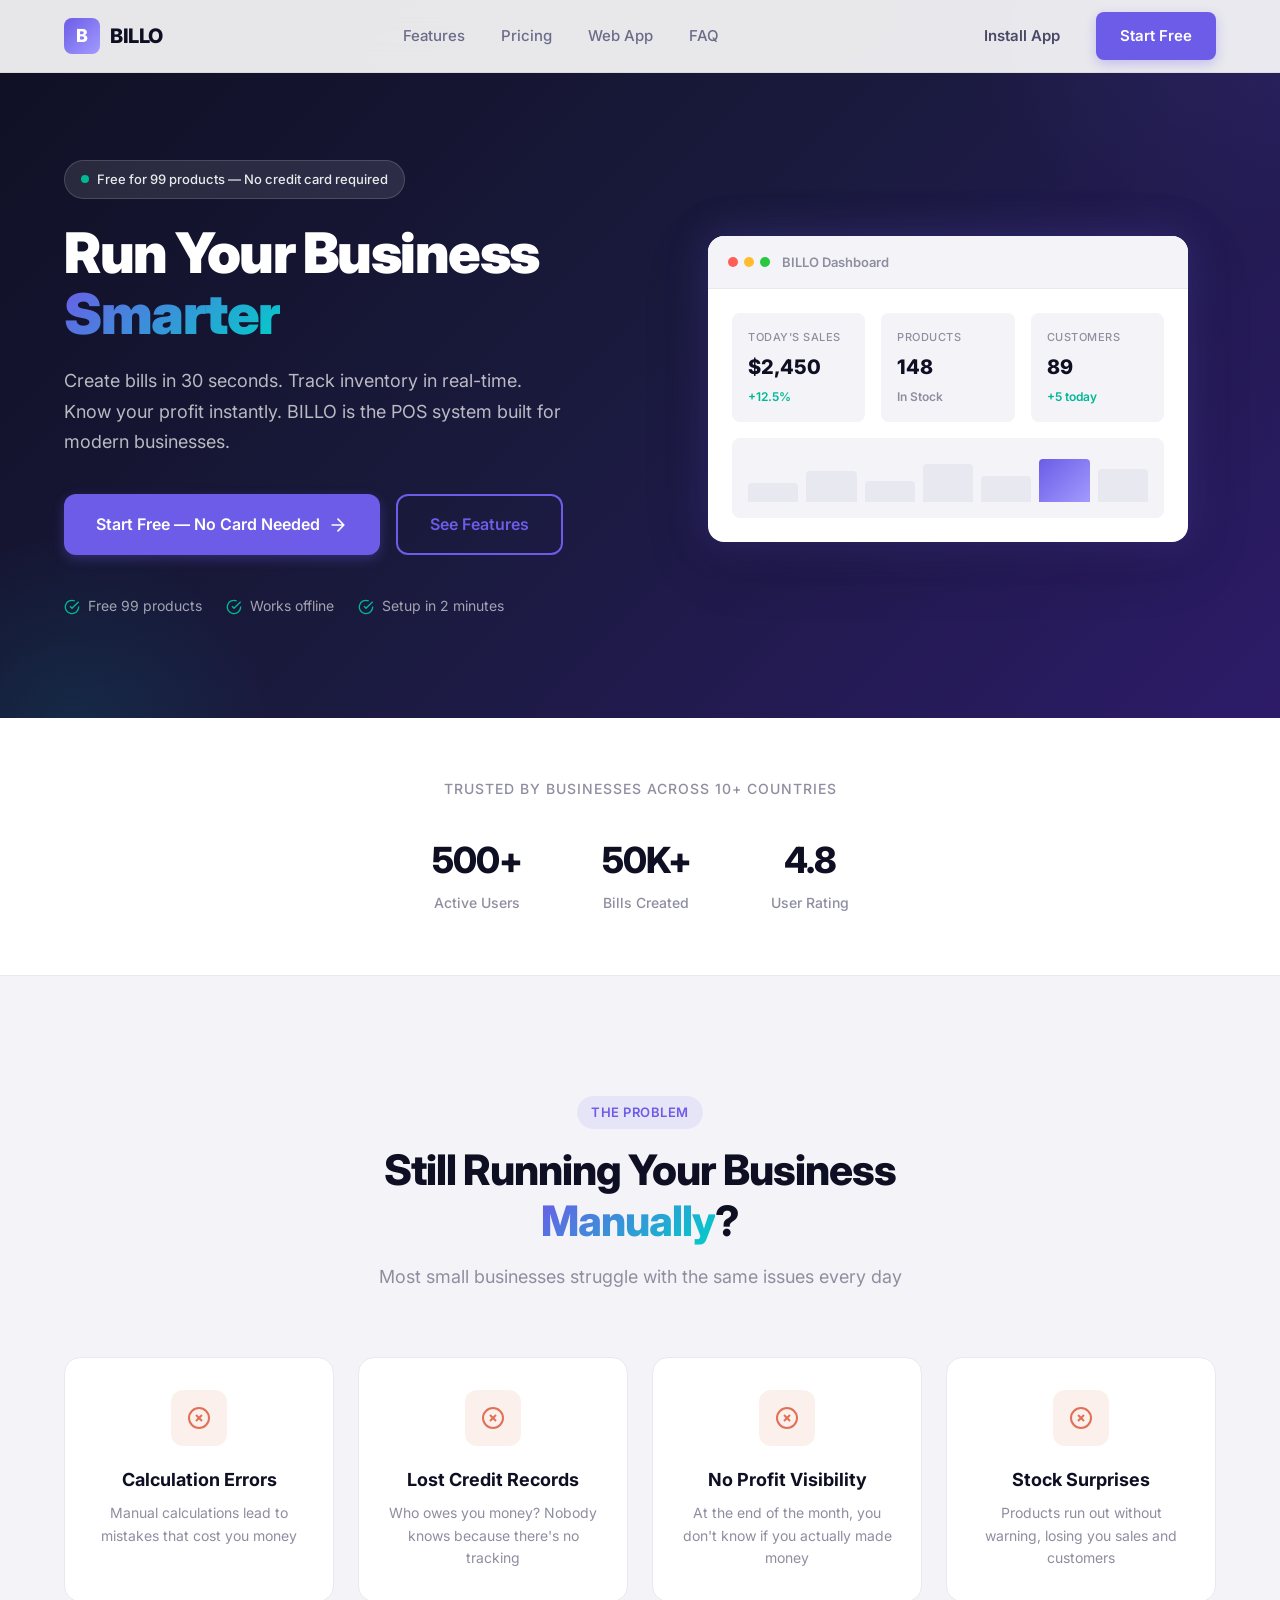
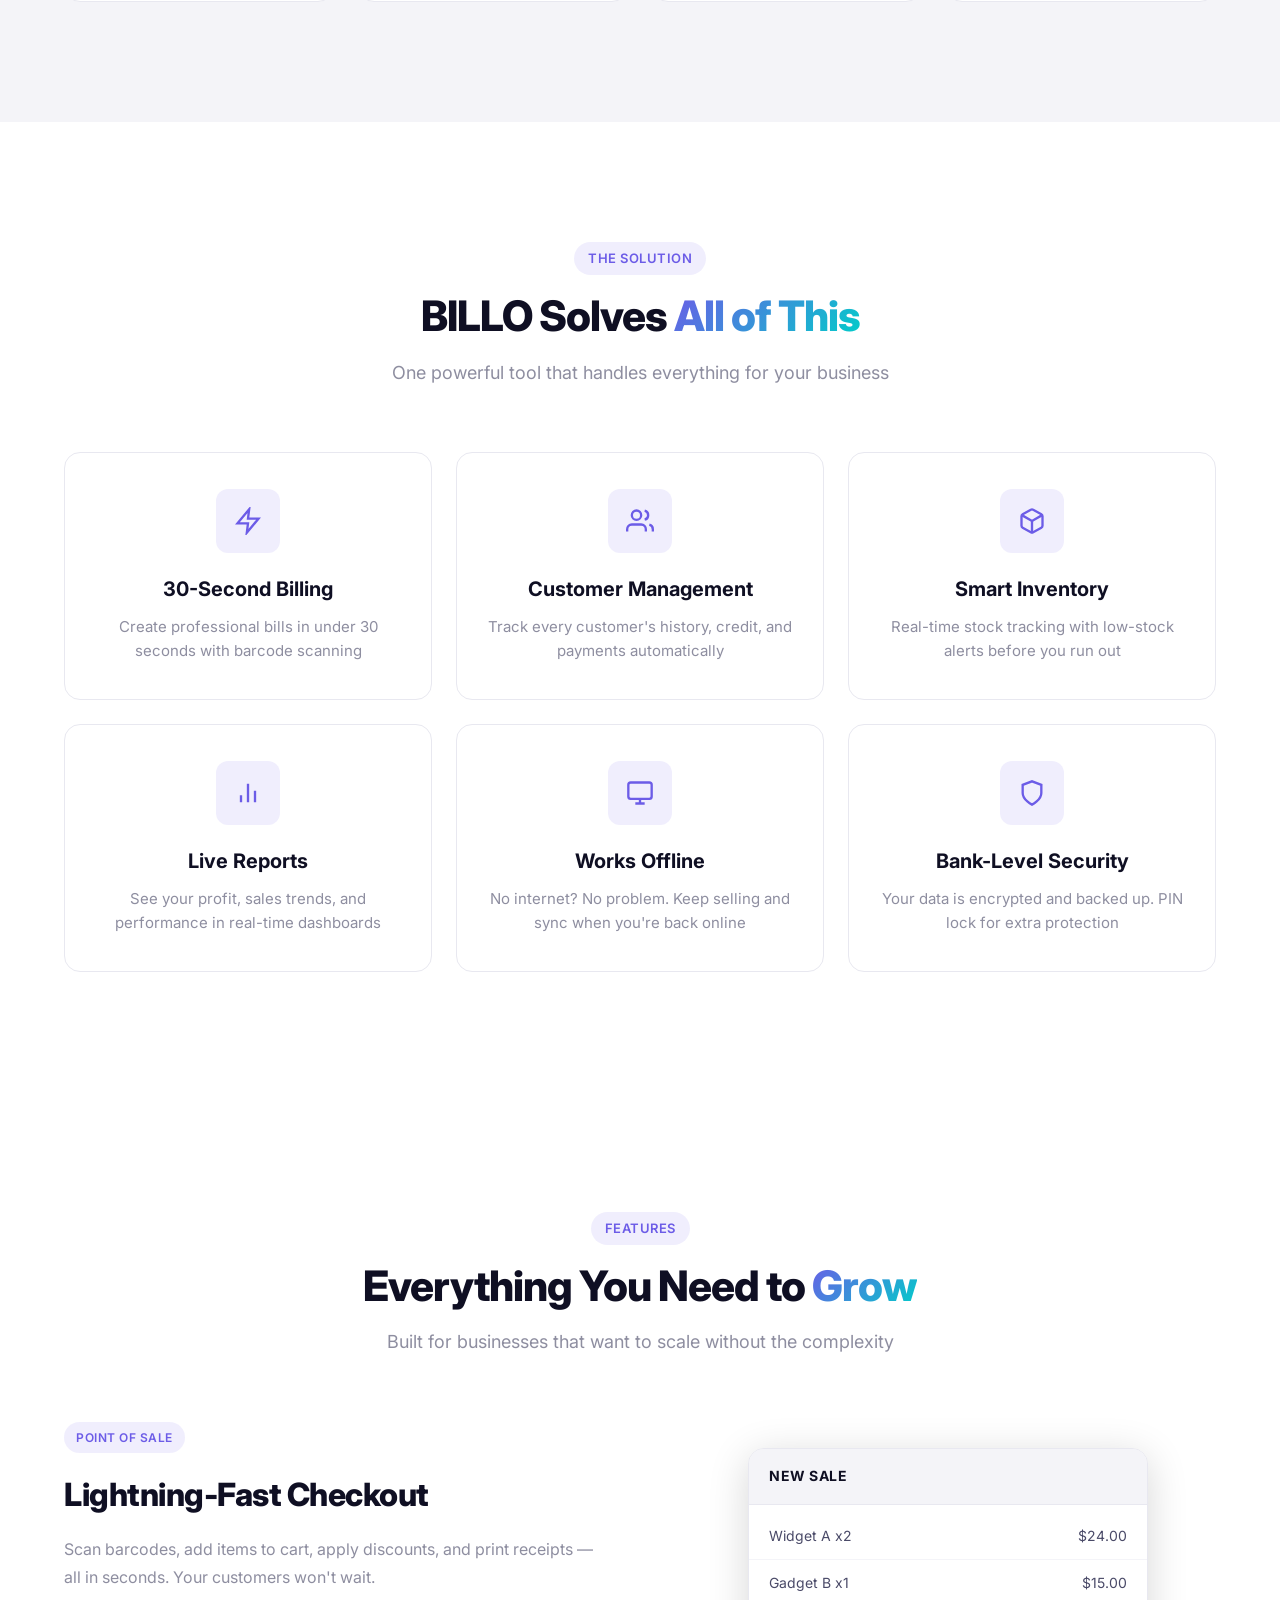
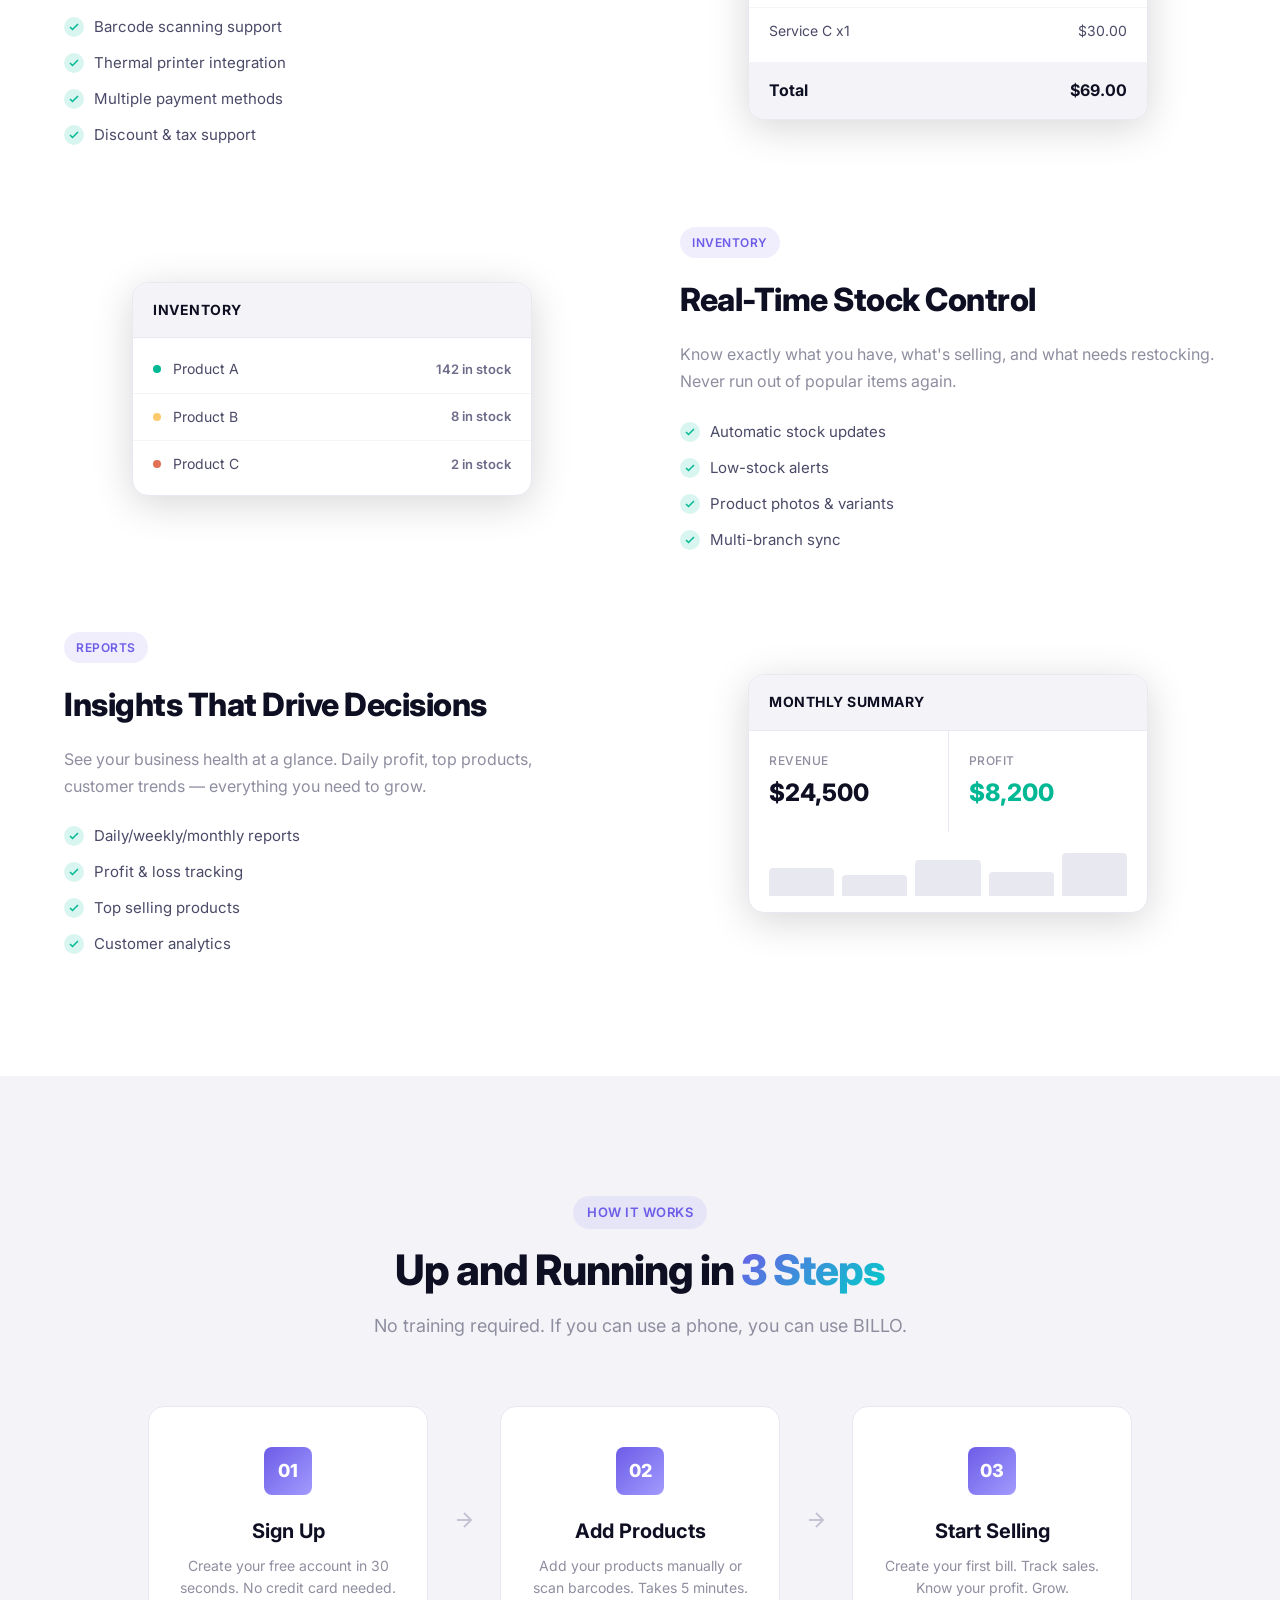
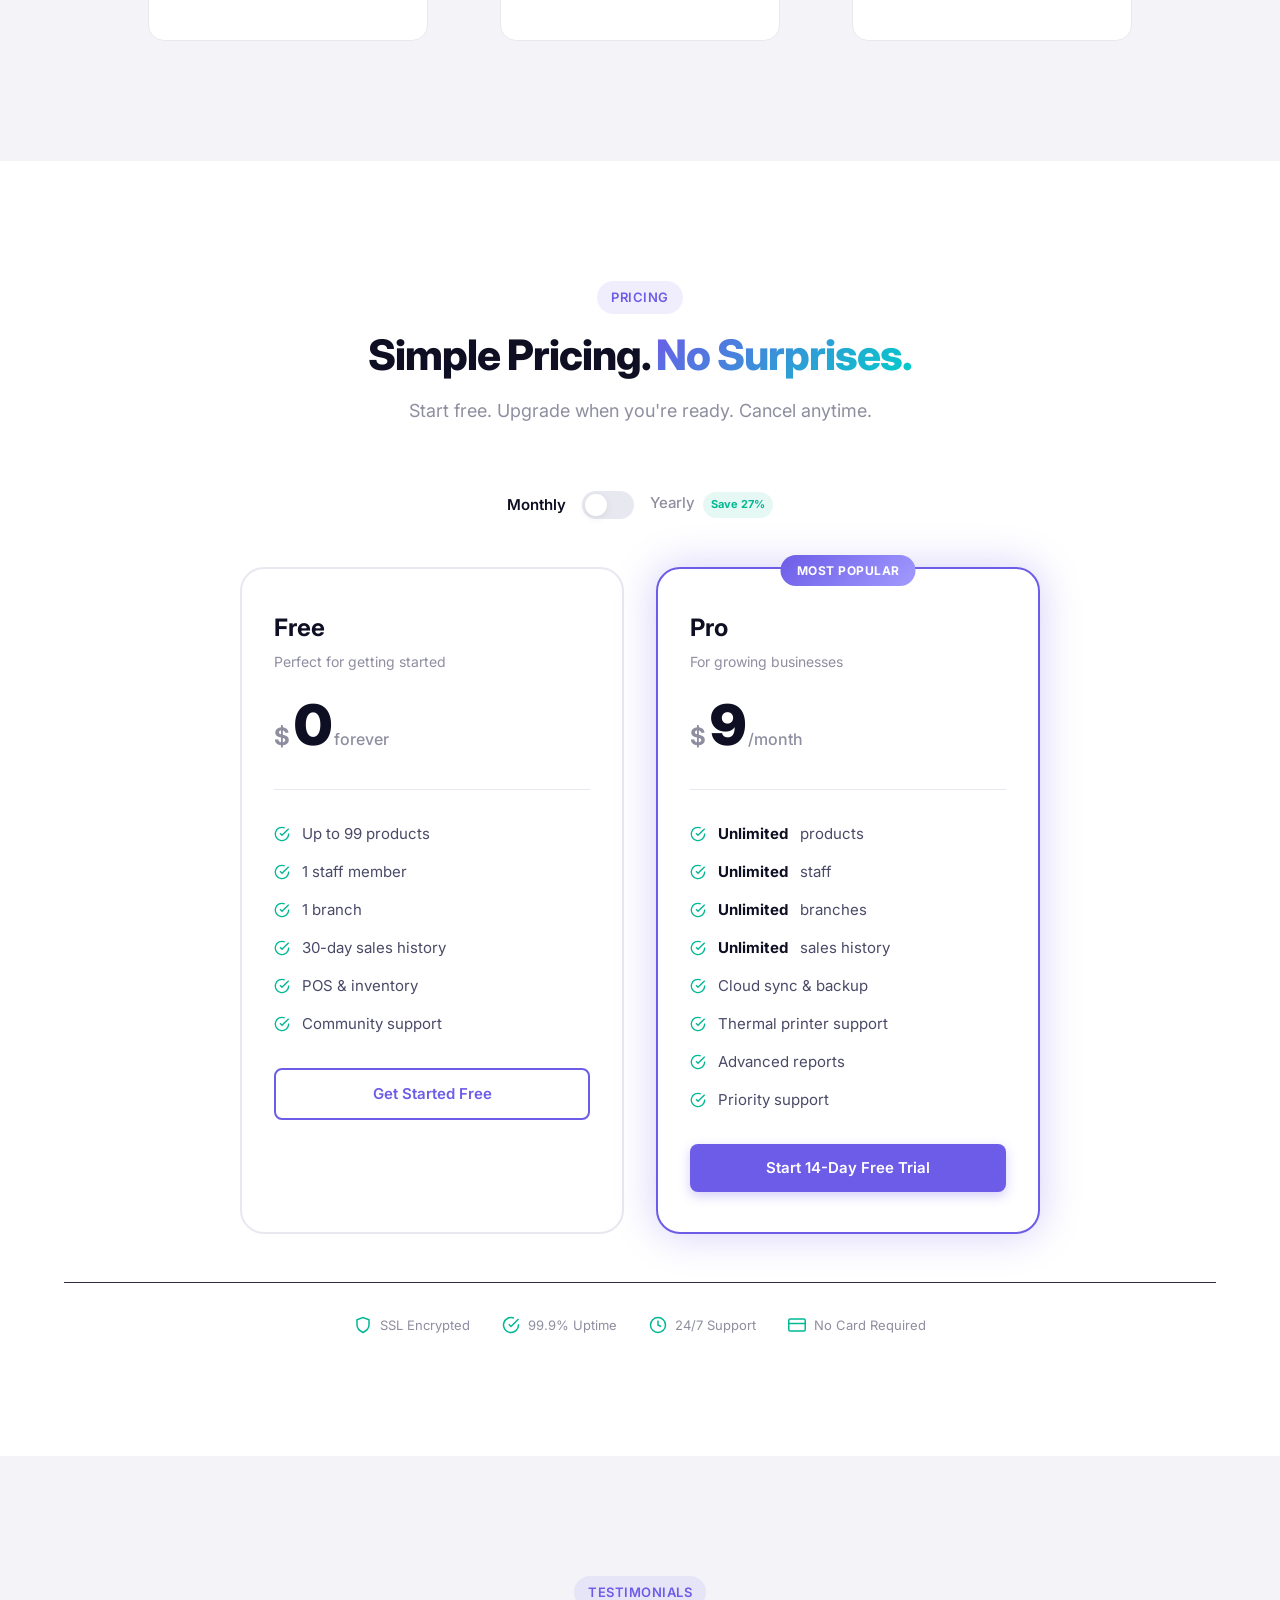
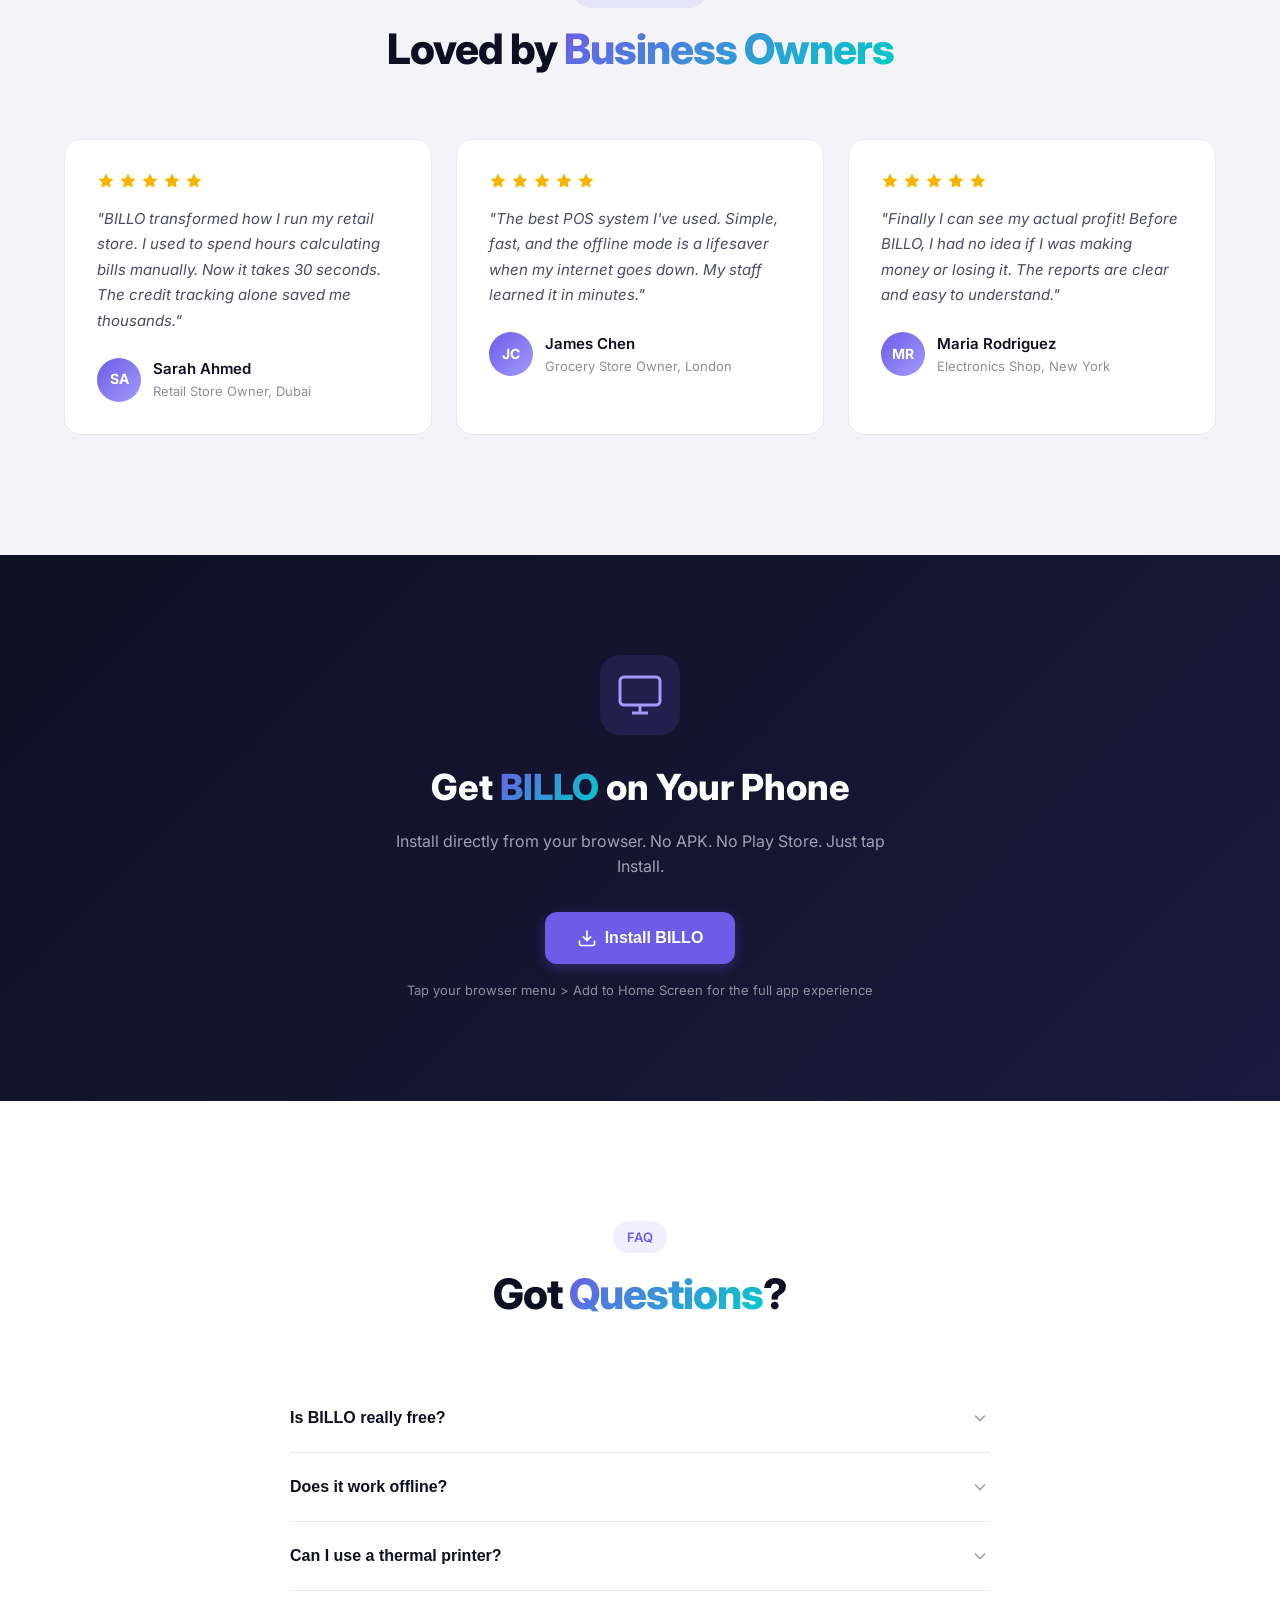
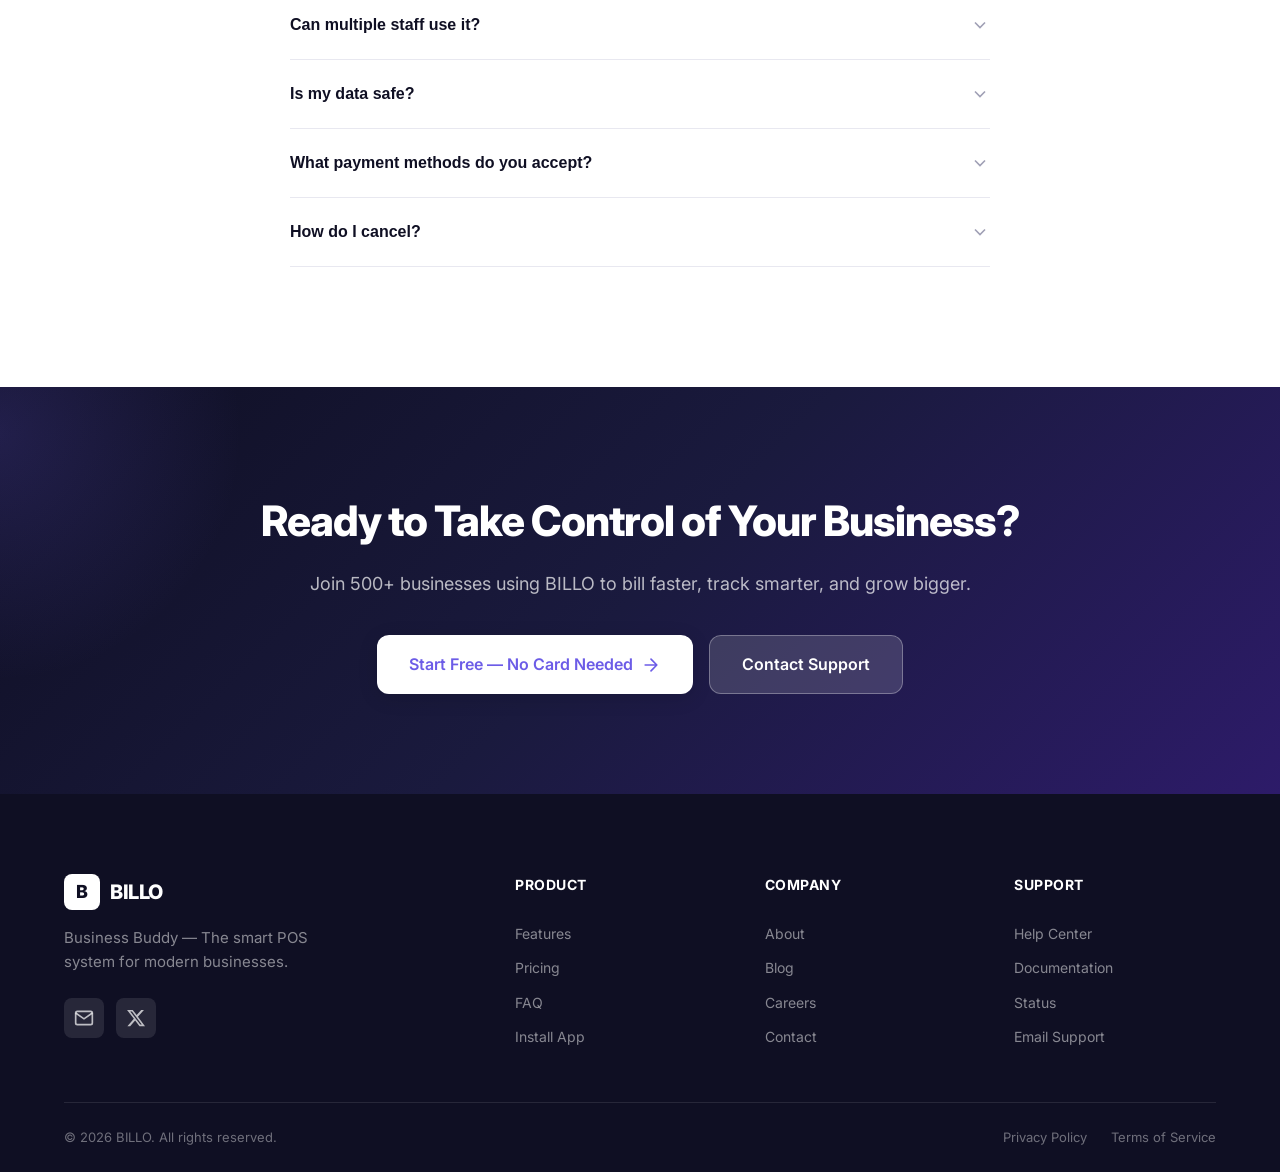
==== commit afaba769: "fix: install button opens app in browser" ====
--- a/index.html
+++ b/index.html
@@ -643,7 +643,7 @@
                     <svg width="20" height="20" viewBox="0 0 24 24" fill="none" stroke="currentColor" stroke-width="2"><path d="M21 15v4a2 2 0 0 1-2 2H5a2 2 0 0 1-2-2v-4"/><polyline points="7 10 12 15 17 10"/><line x1="12" y1="15" x2="12" y2="3"/></svg>
                     Install BILLO
                 </button>
-                <p class="webapp-steps" id="installSteps"></p>
+                <p class="webapp-steps" id="installSteps">Tap your browser menu > Add to Home Screen for the full app experience</p>
             </div>
         </div>
     </section>
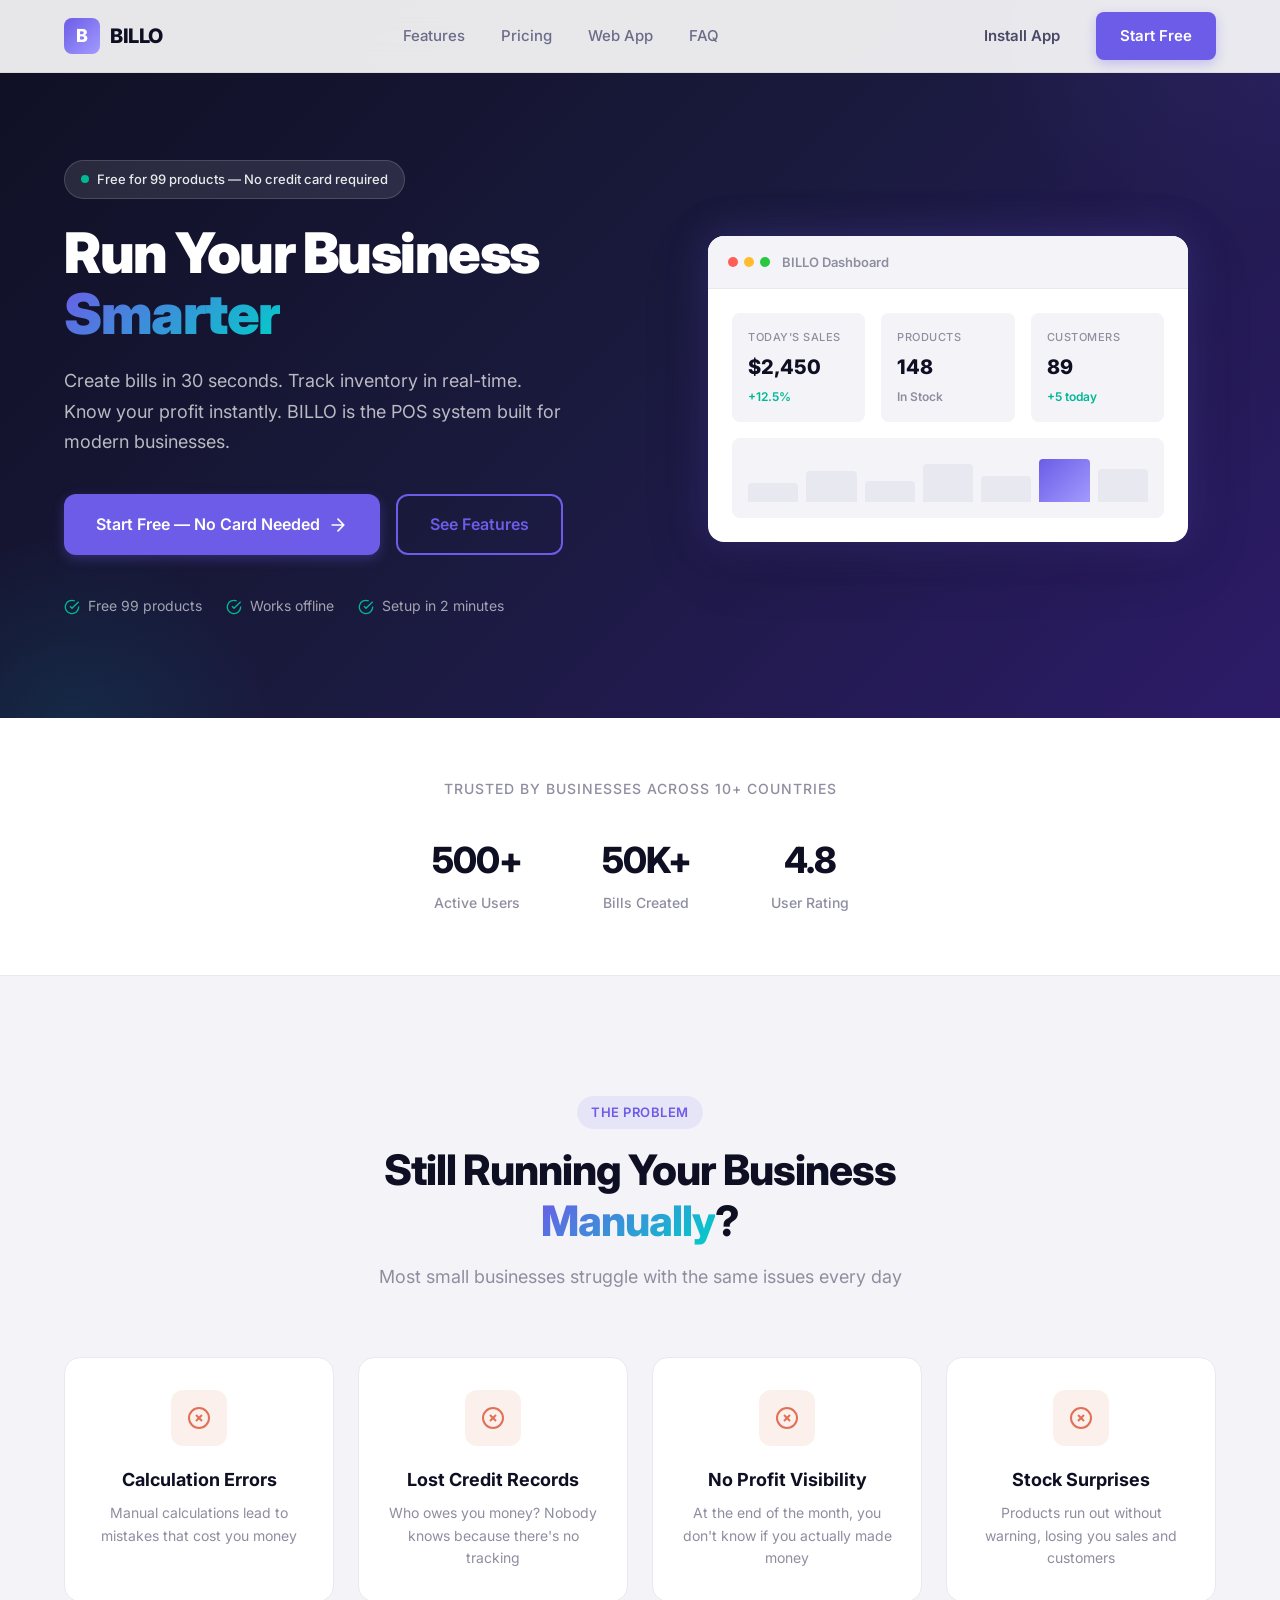
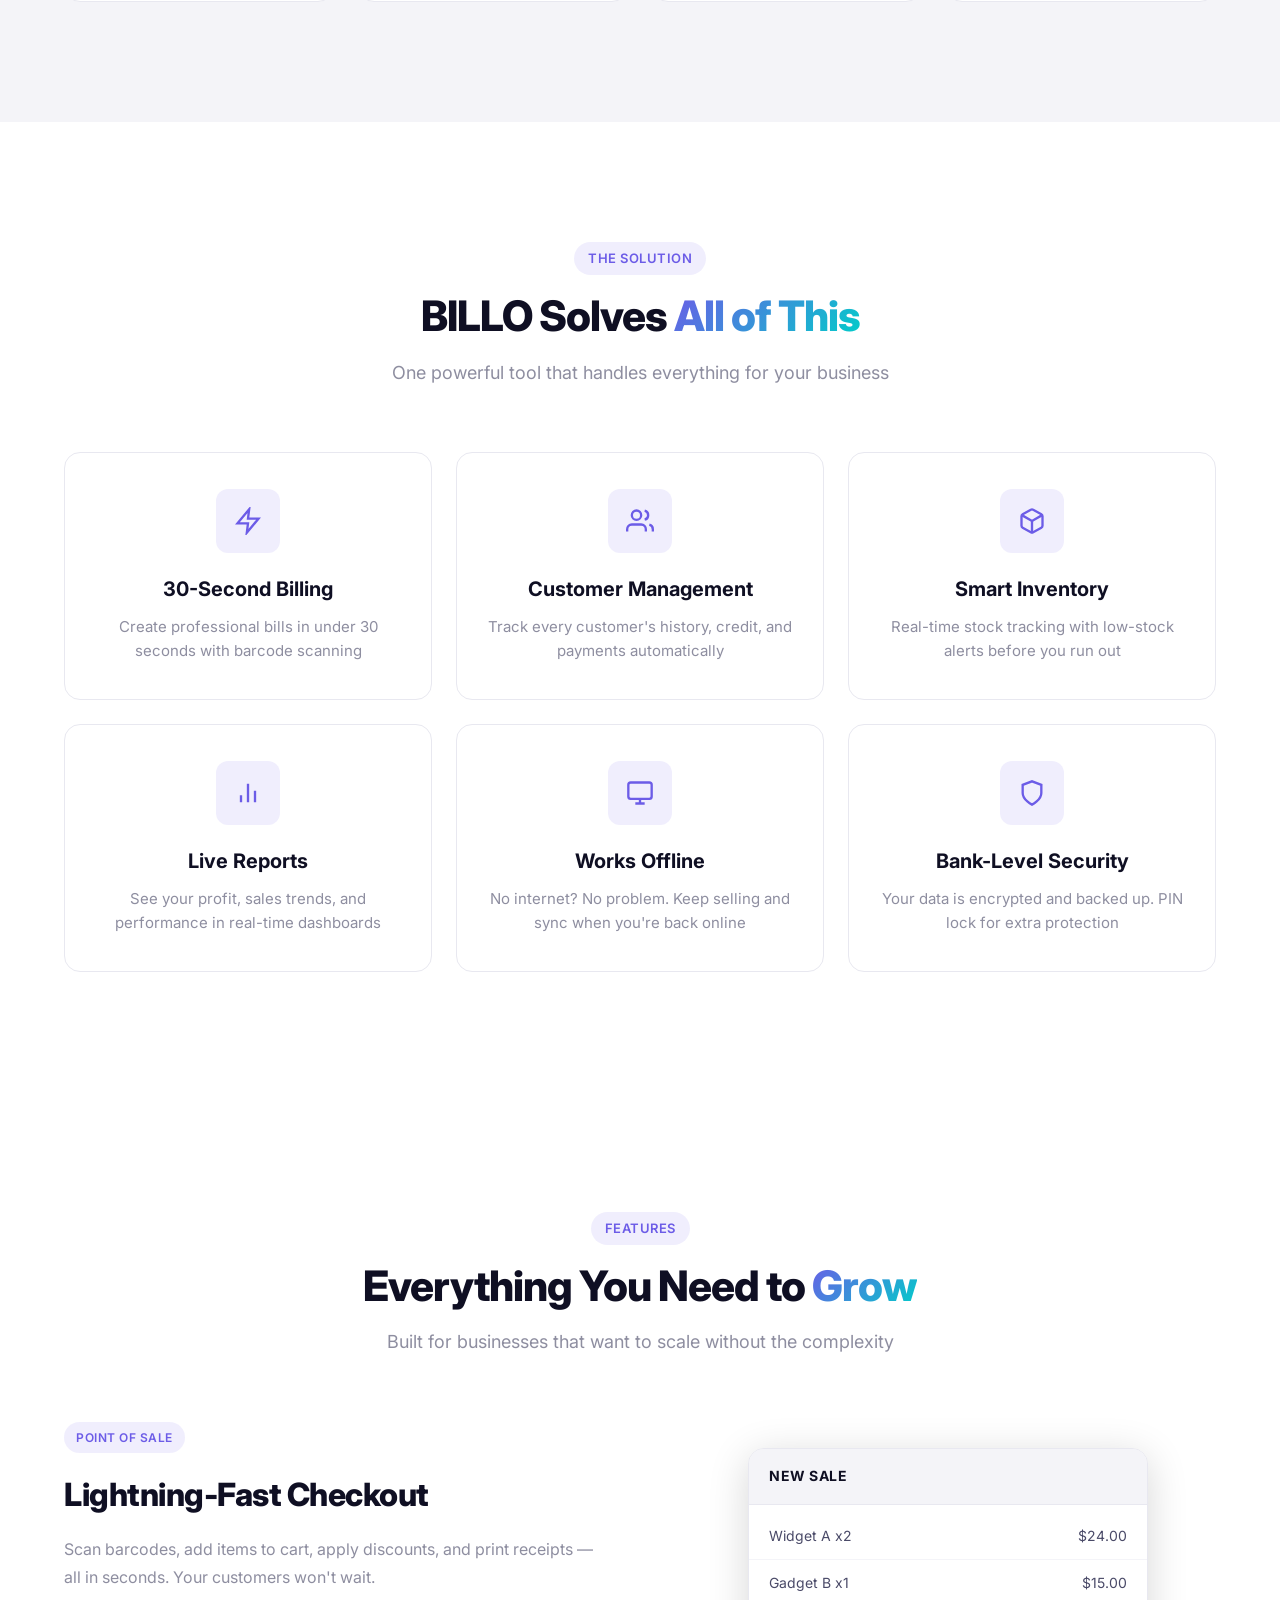
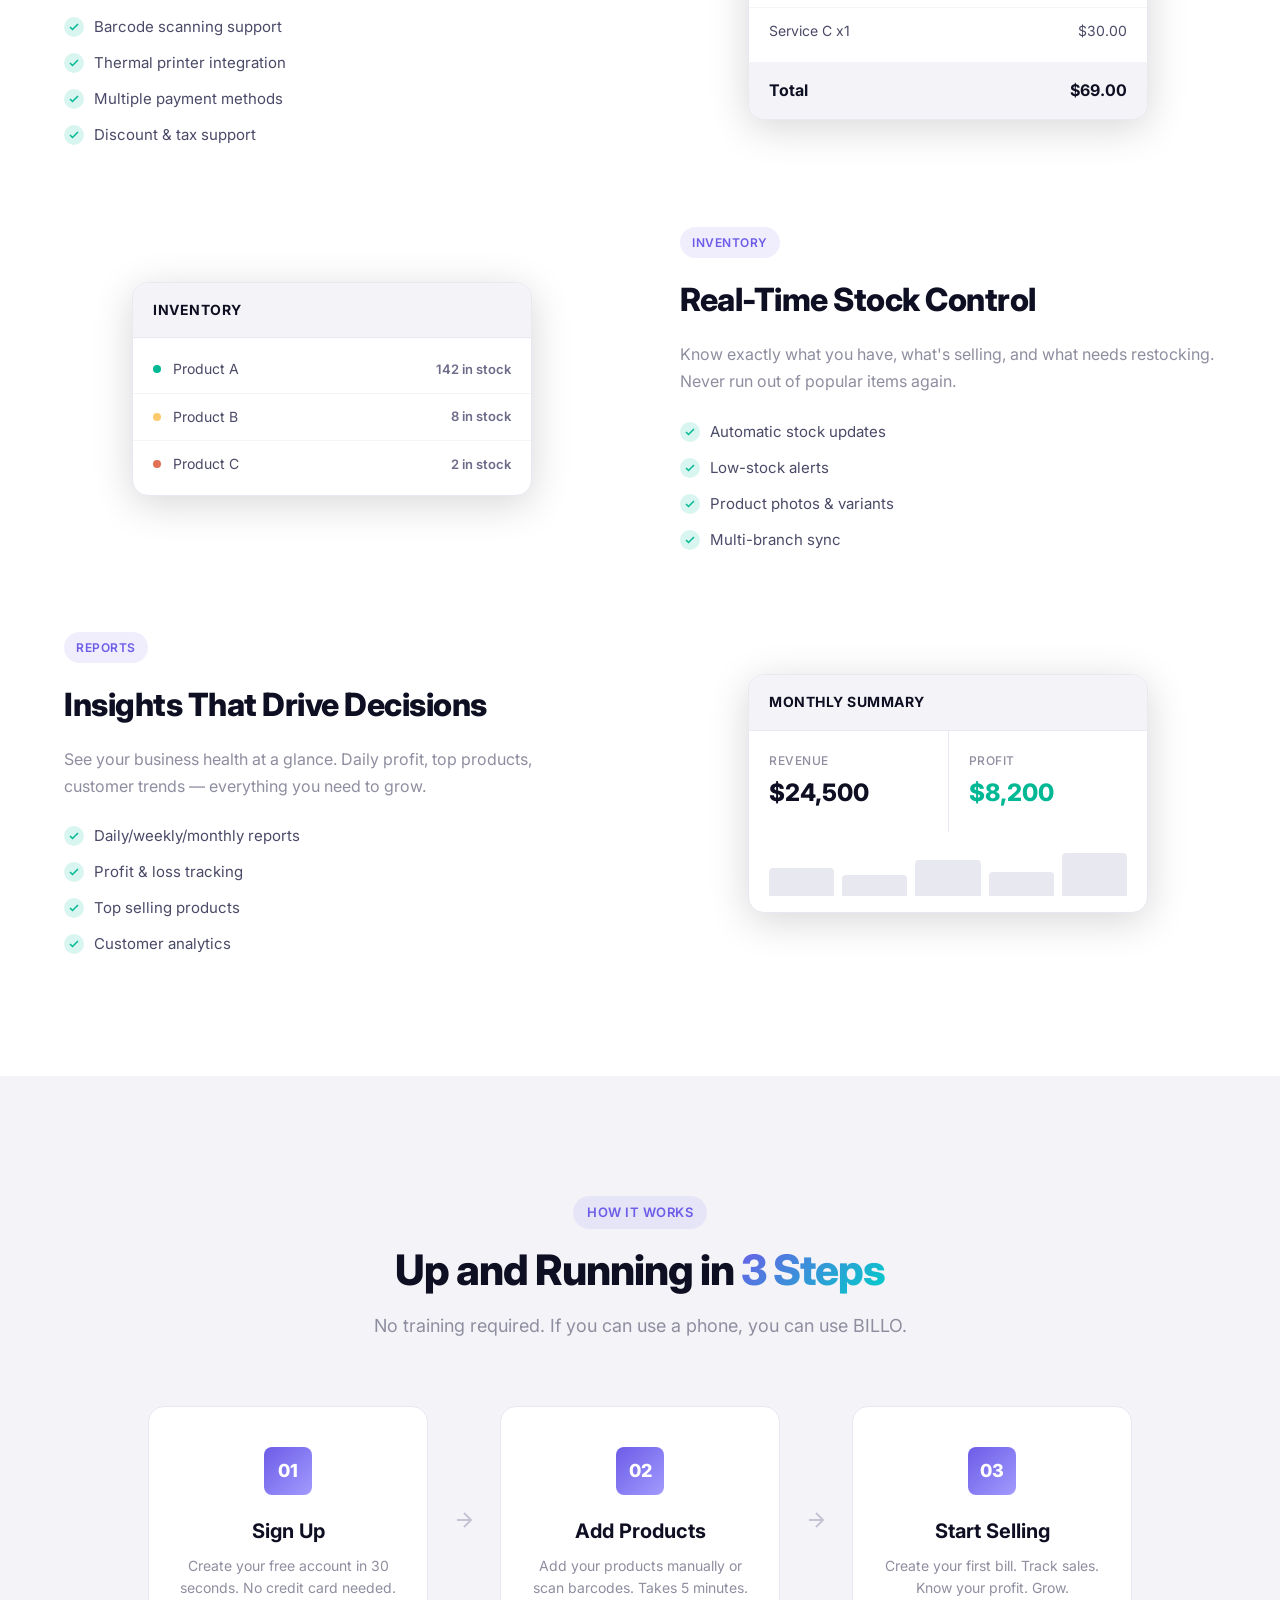
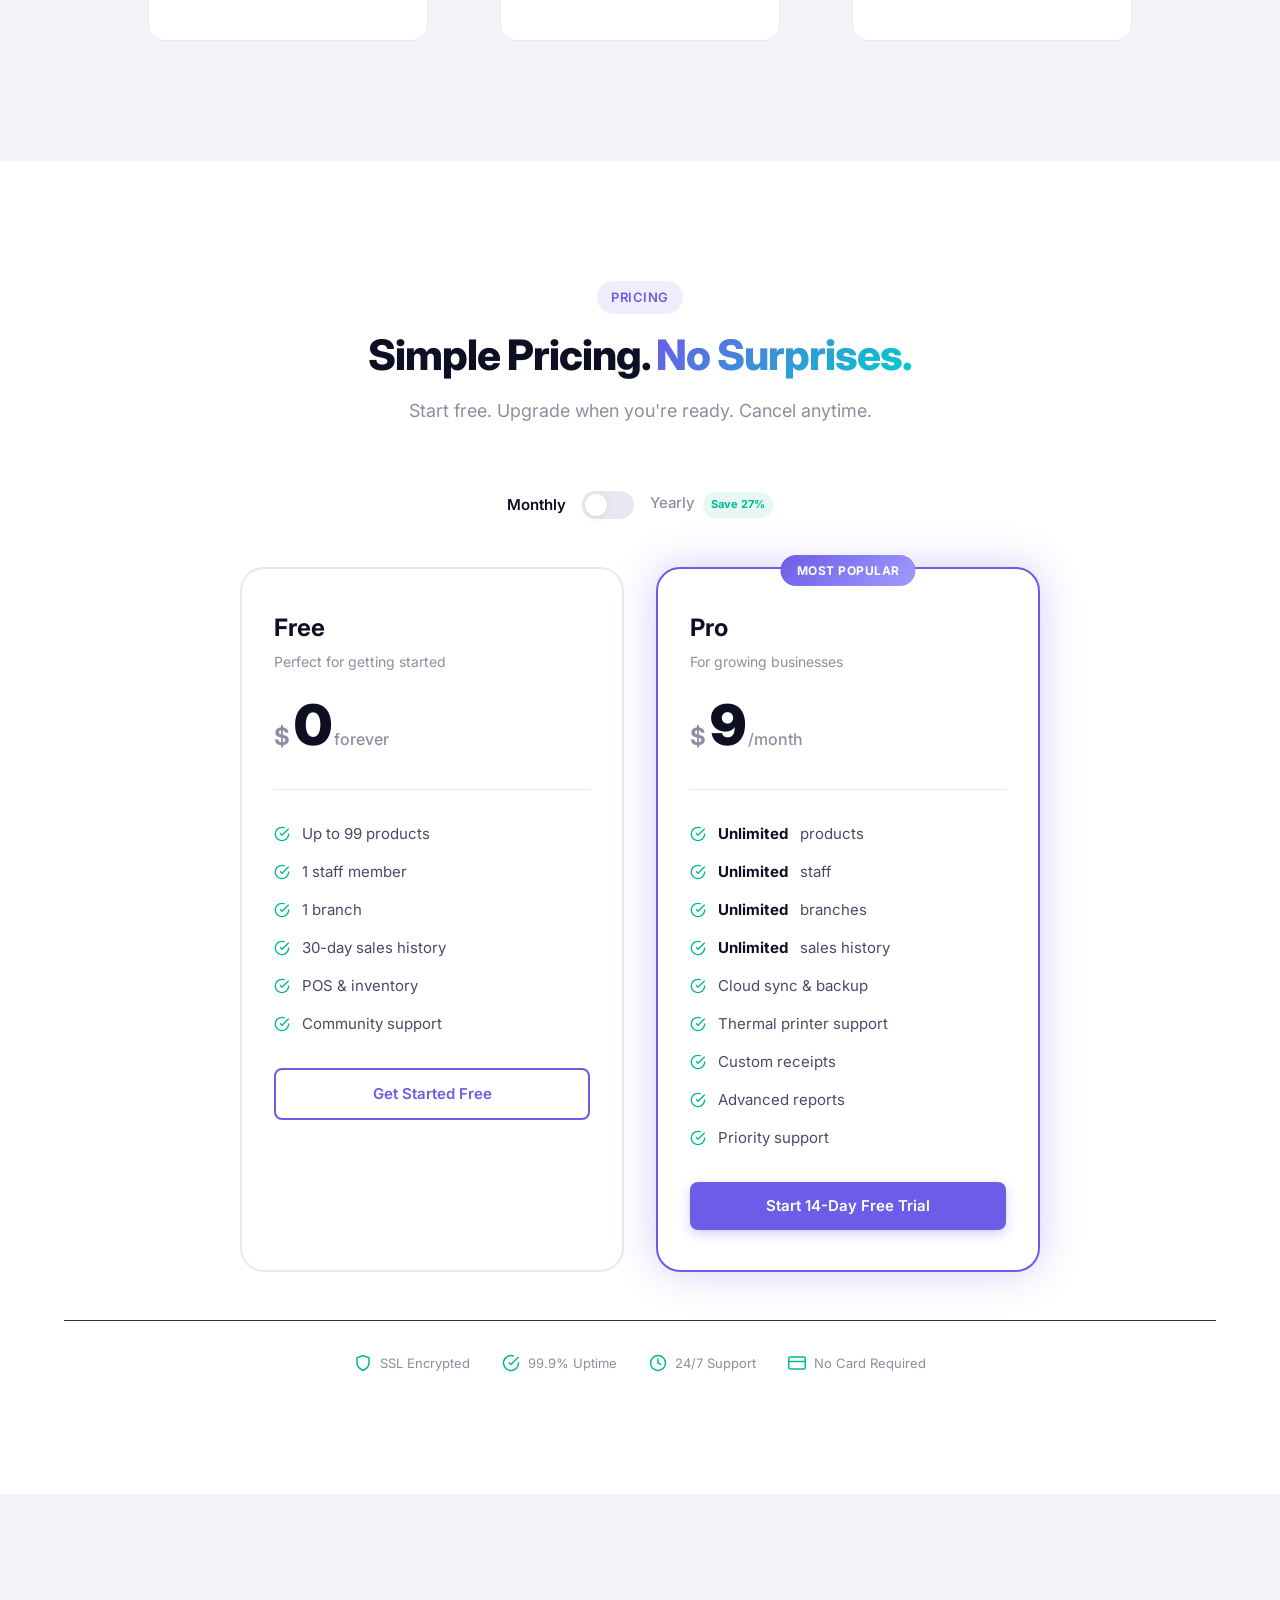
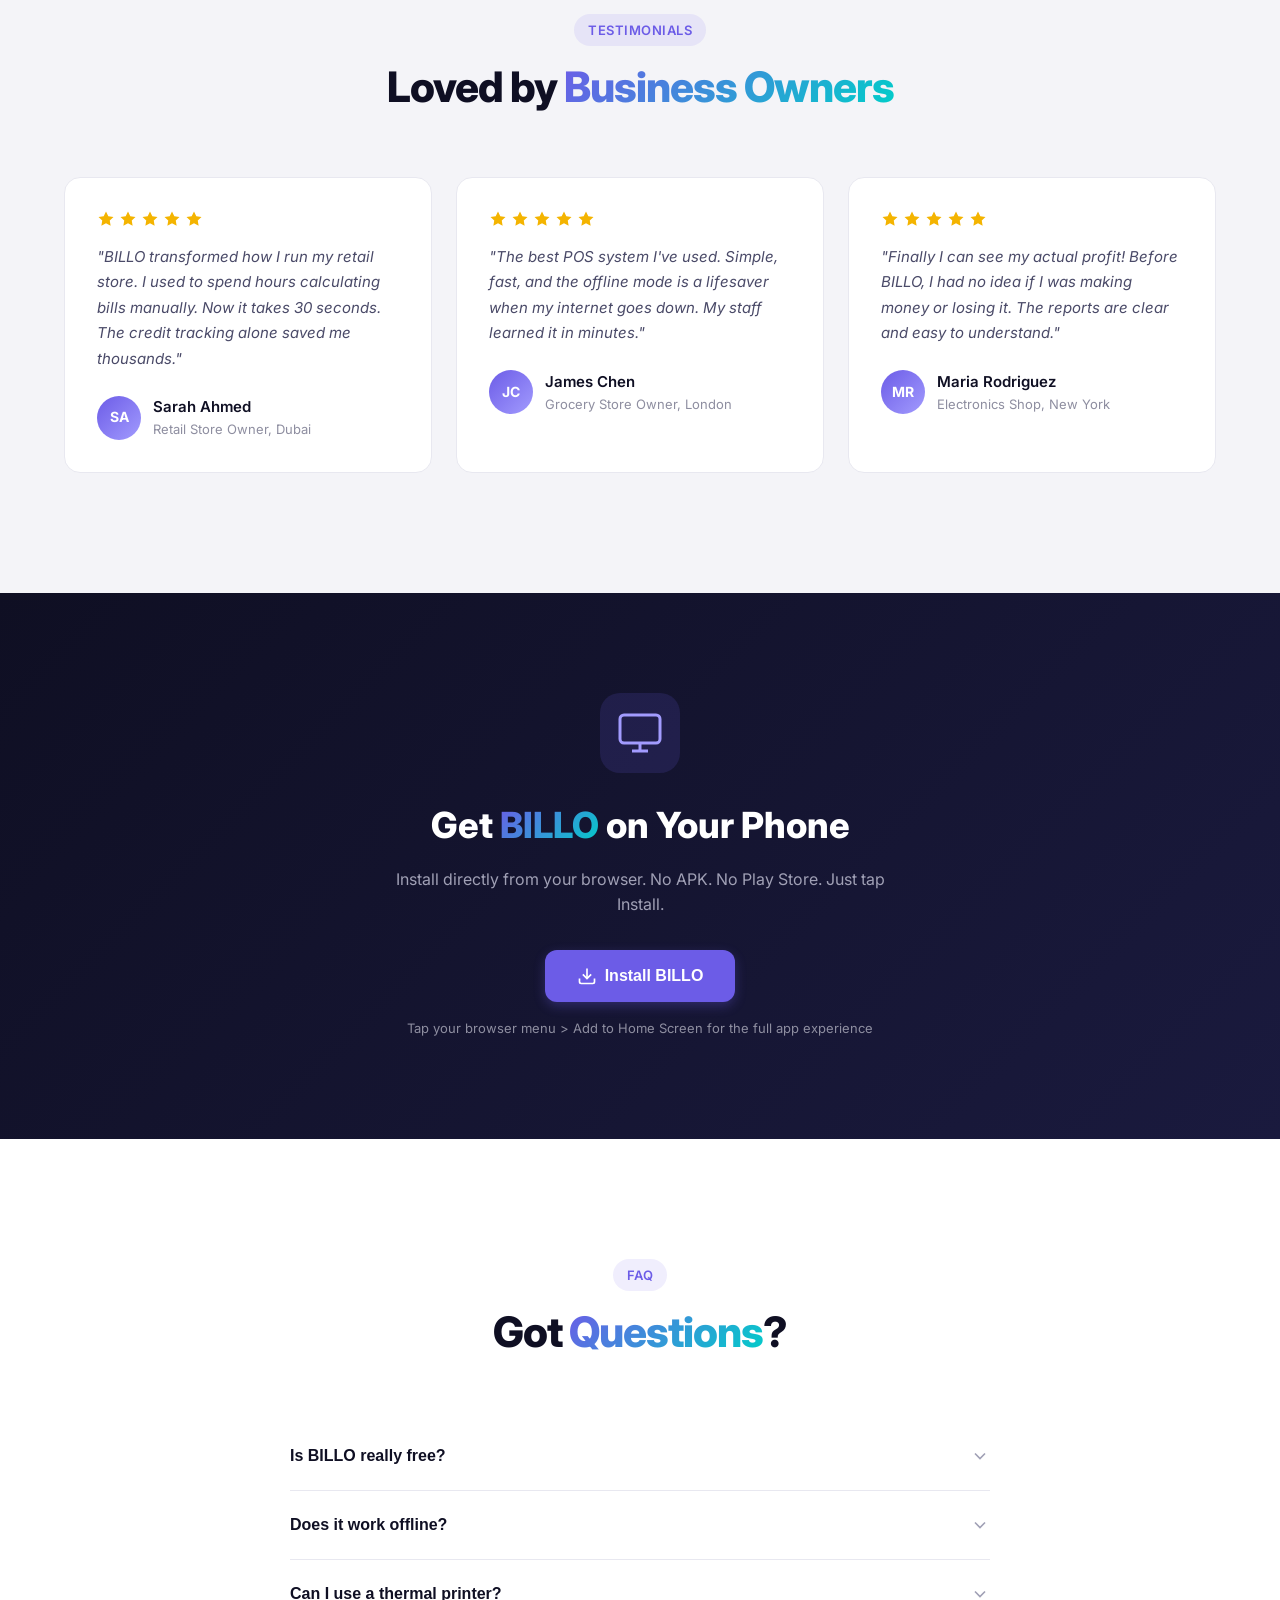
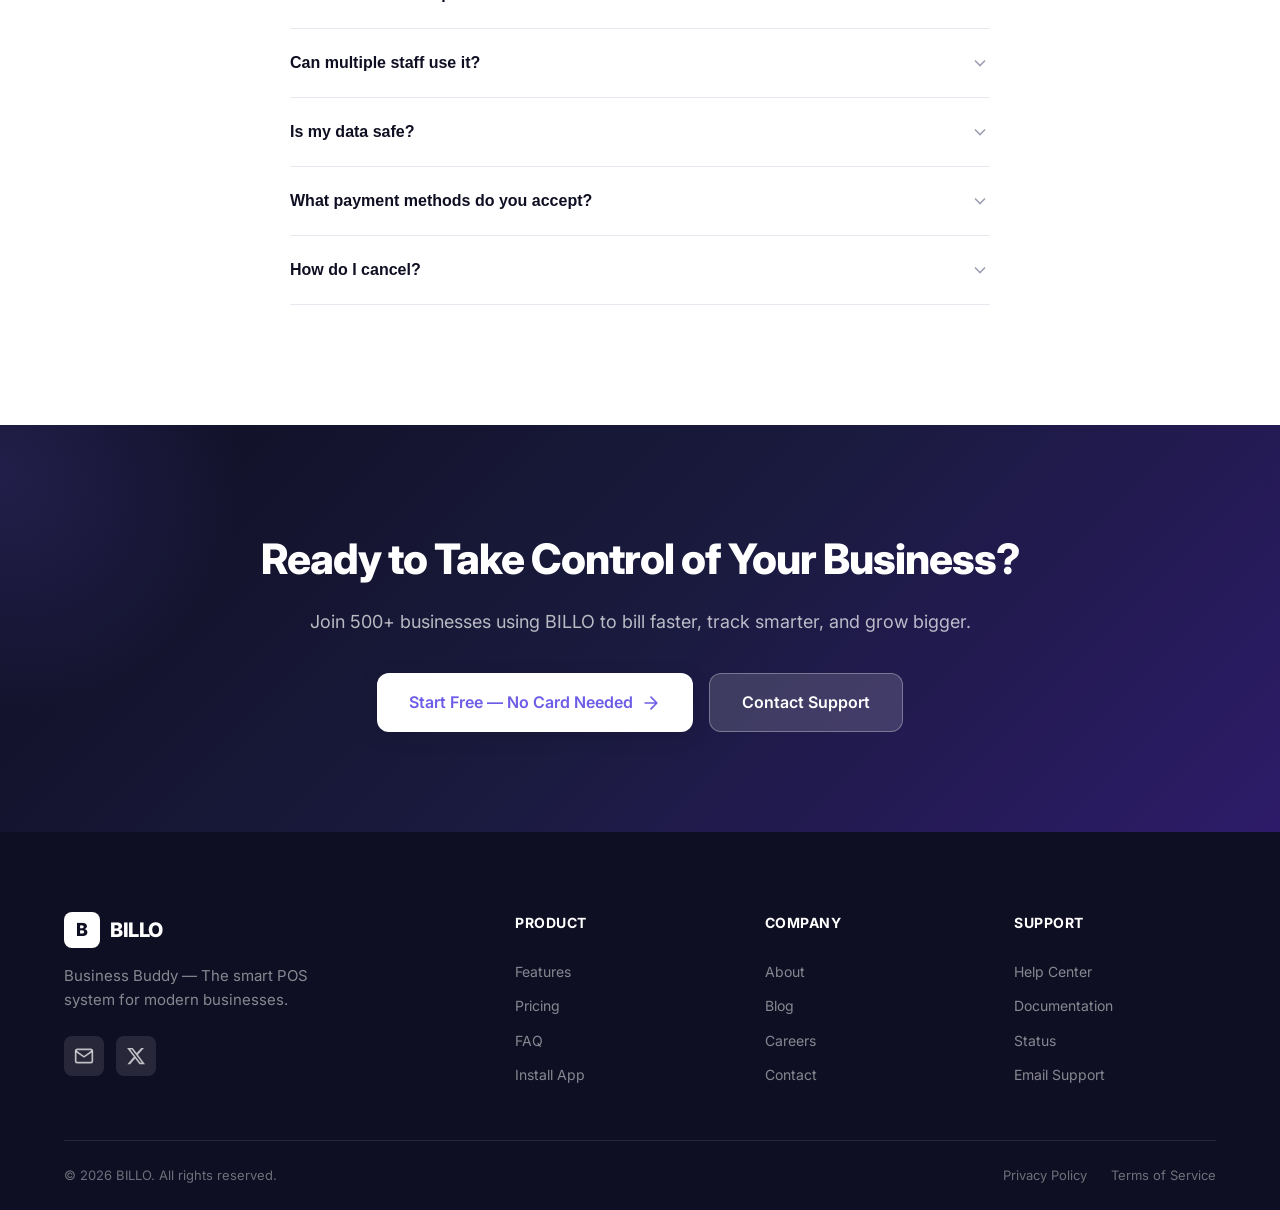
==== commit cd40f250: "feat: 2-tier pricing (Free + Pro) aligned app & website" ====
--- a/index.html
+++ b/index.html
@@ -534,6 +534,10 @@
                         </li>
                         <li>
                             <svg width="16" height="16" viewBox="0 0 24 24" fill="none" stroke="currentColor" stroke-width="2"><path d="M22 11.08V12a10 10 0 1 1-5.93-9.14"/><polyline points="22 4 12 14.01 9 11.01"/></svg>
+                            Custom receipts
+                        </li>
+                        <li>
+                            <svg width="16" height="16" viewBox="0 0 24 24" fill="none" stroke="currentColor" stroke-width="2"><path d="M22 11.08V12a10 10 0 1 1-5.93-9.14"/><polyline points="22 4 12 14.01 9 11.01"/></svg>
                             Advanced reports
                         </li>
                         <li>
